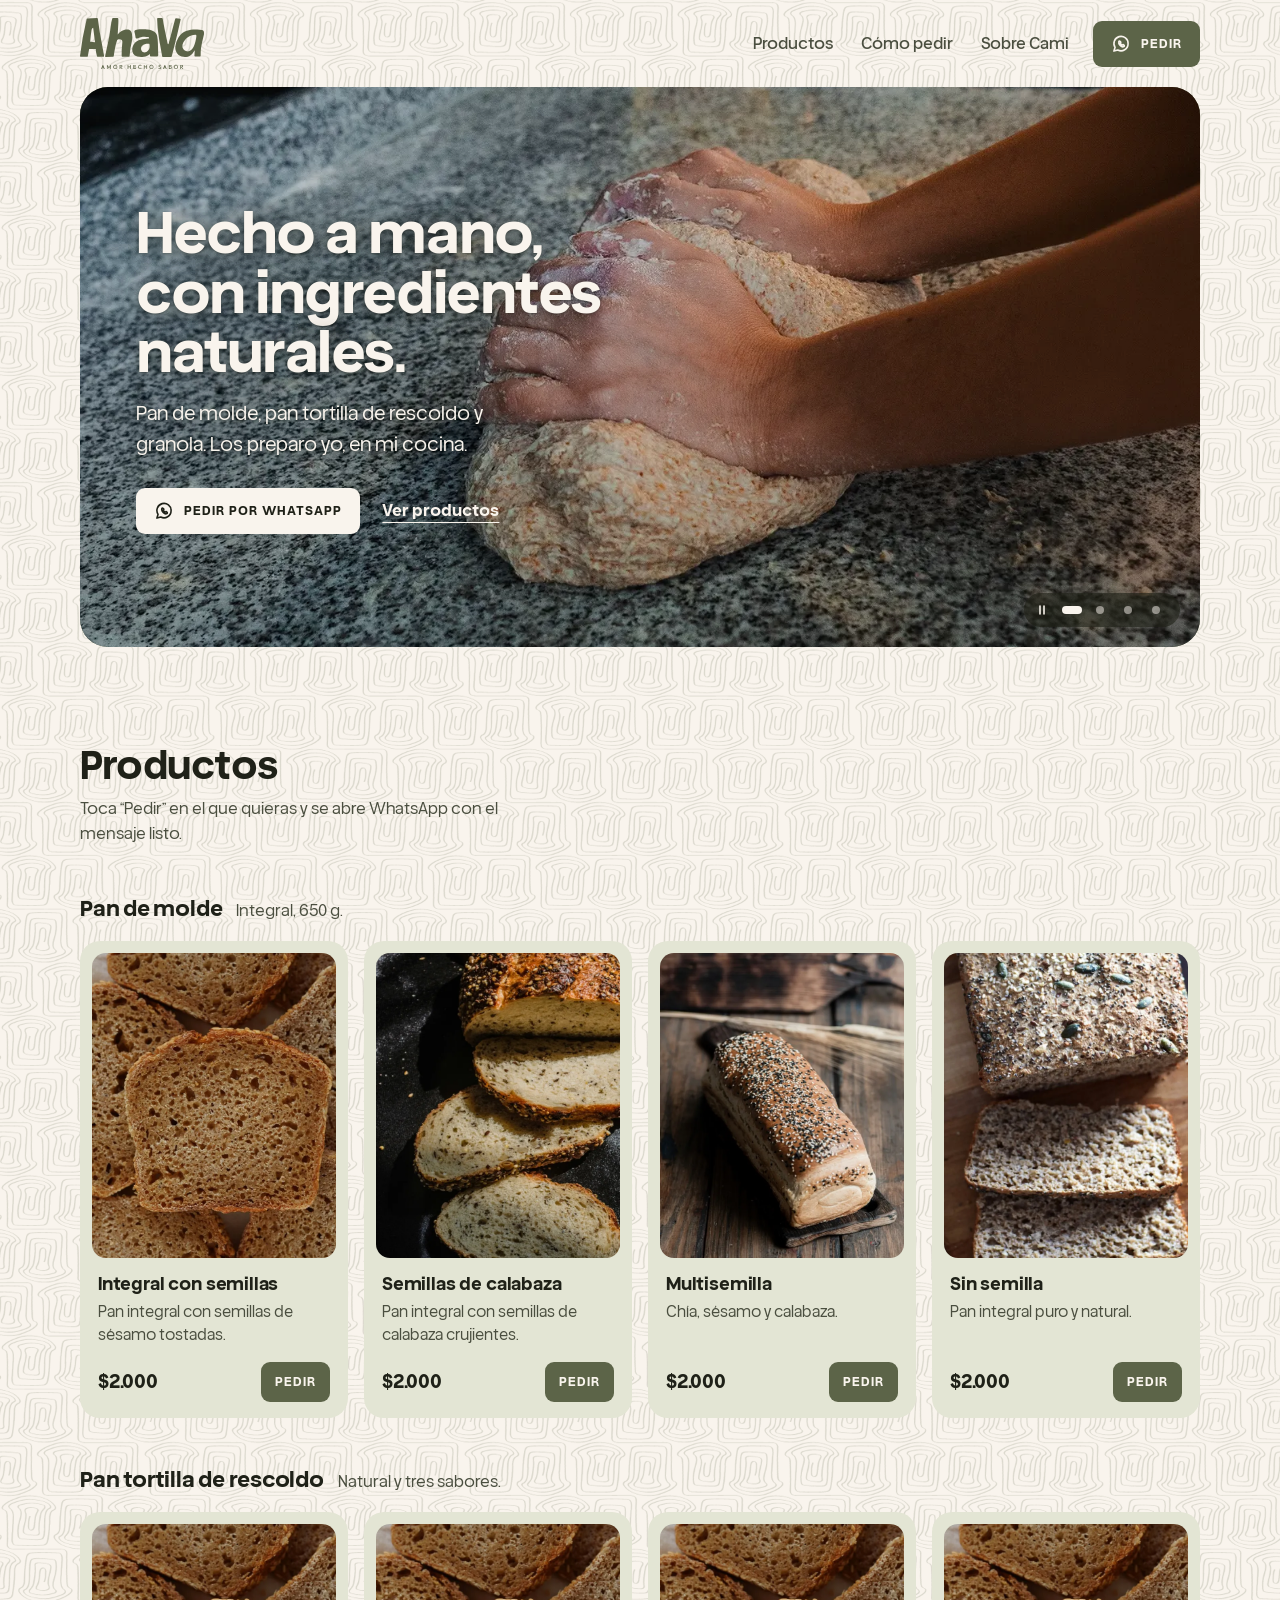
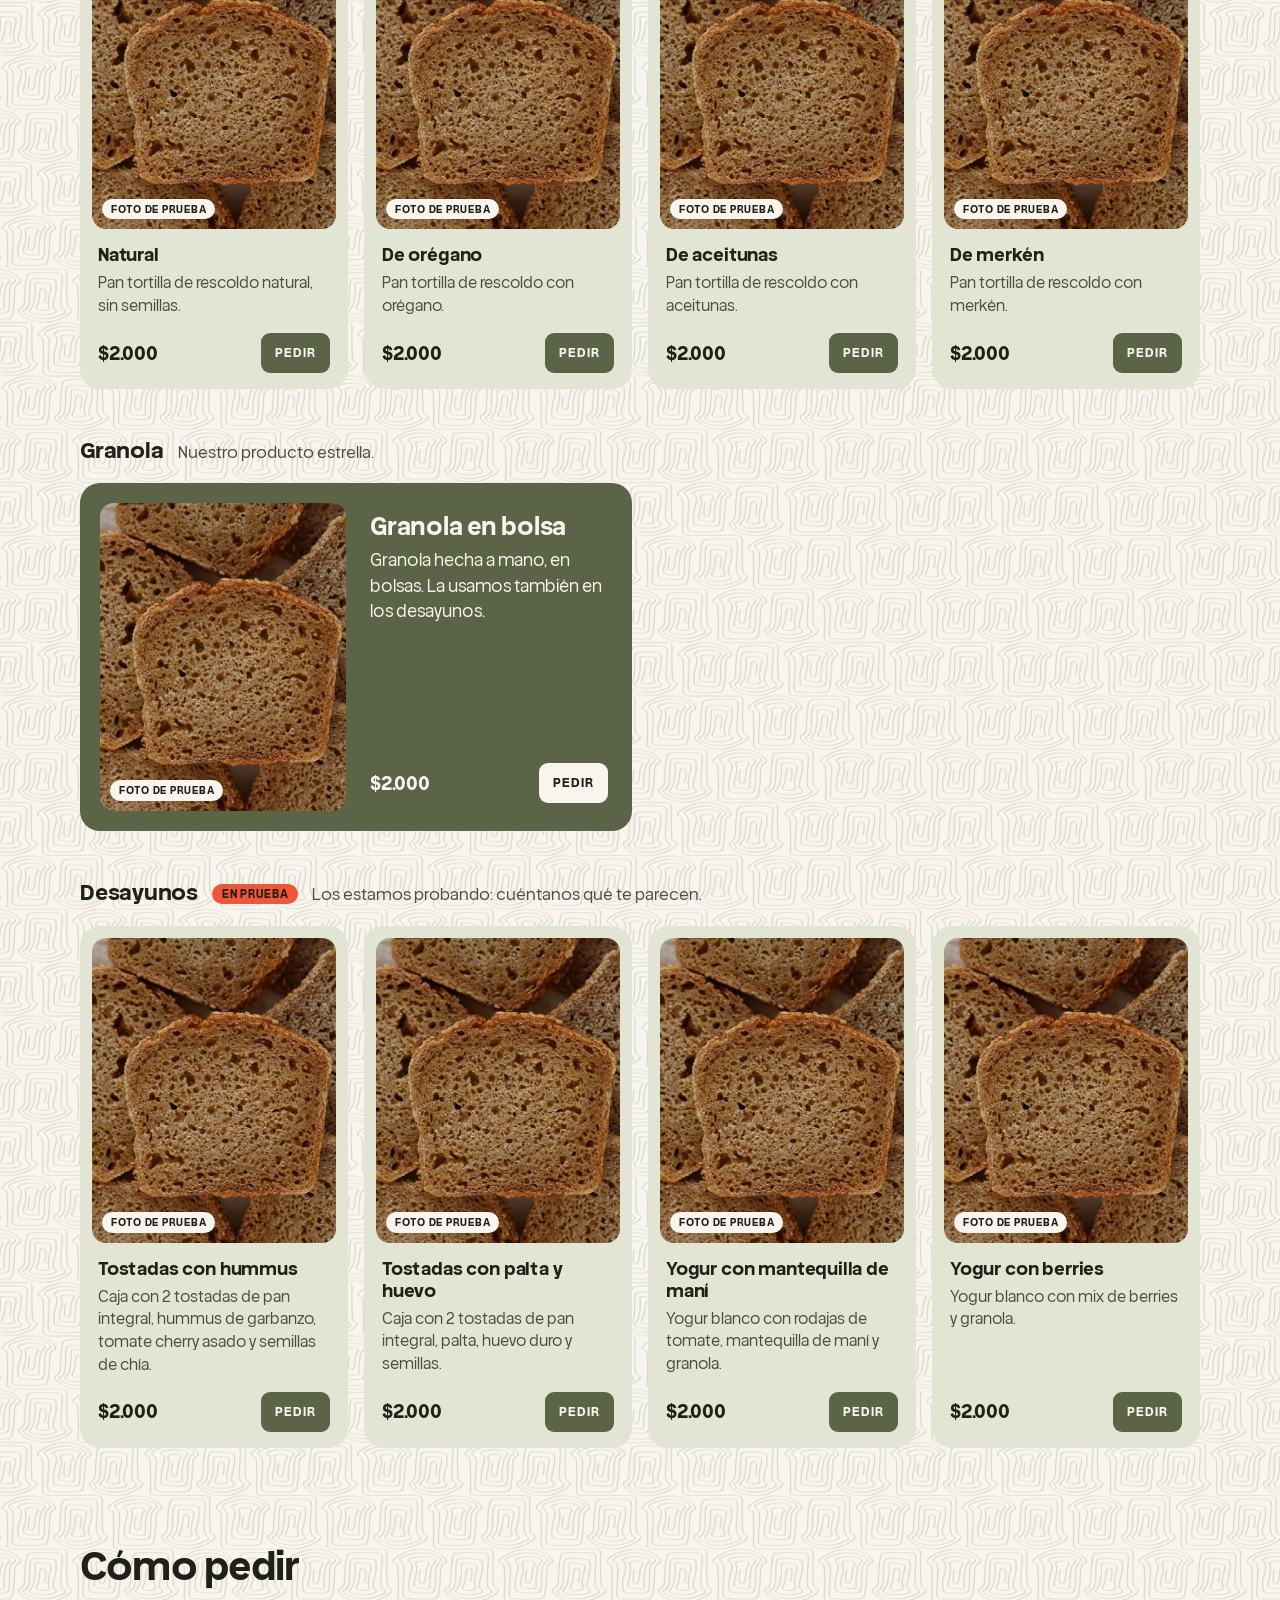
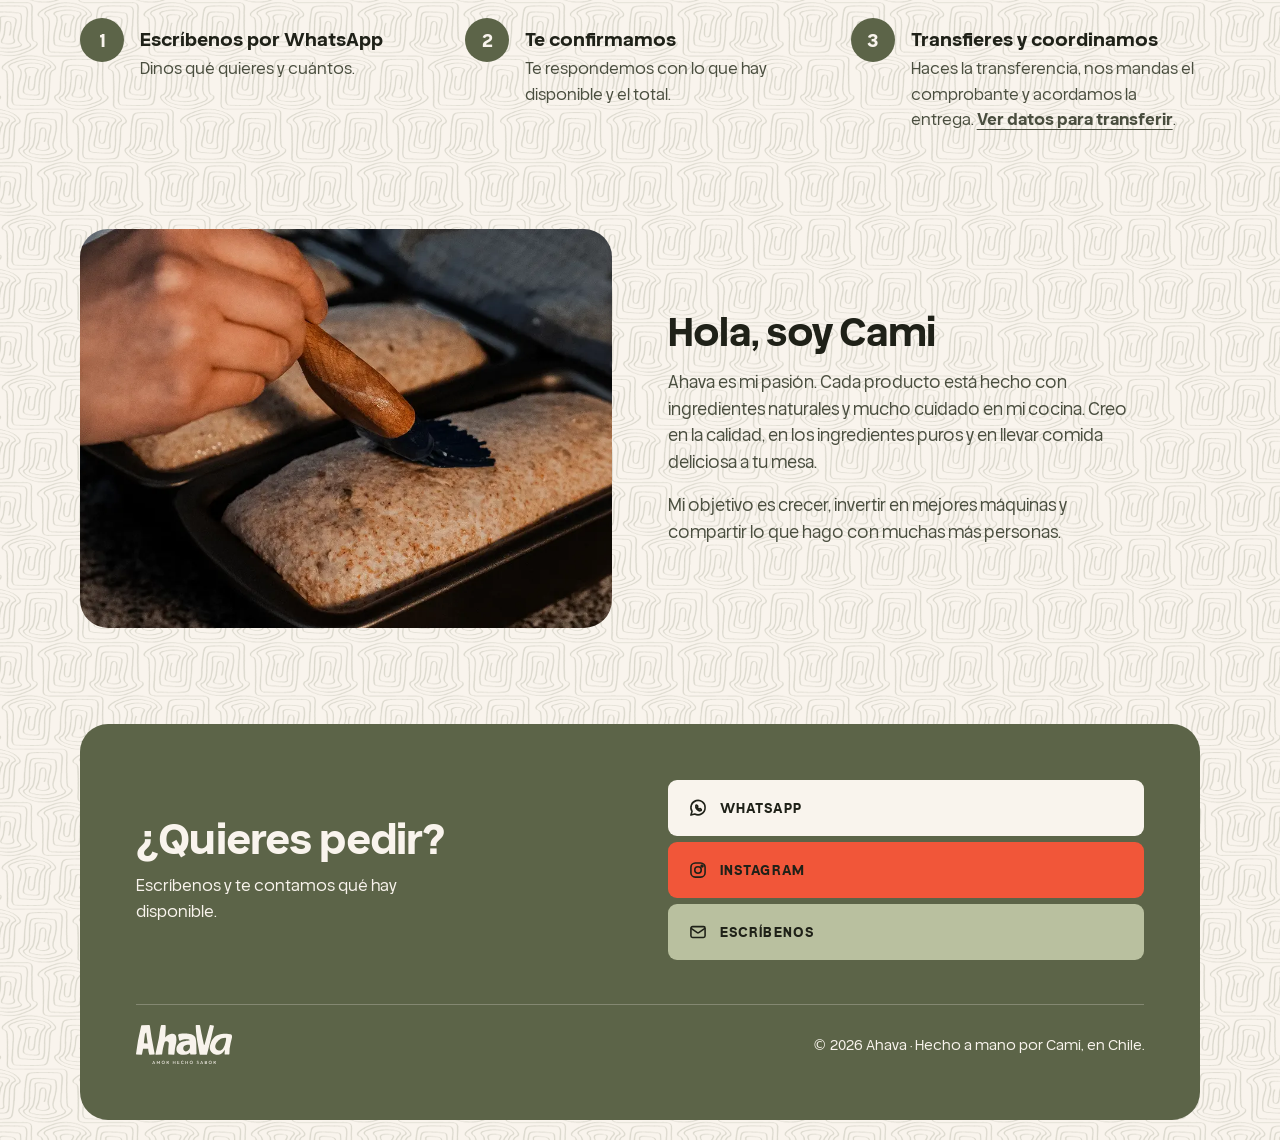
==== index.html @ 0518e3ad "Patrón en el fondo crema de la página, no en las cajas olivo El dibujo original son trazos olivo sob" ====
<!DOCTYPE html>
<html lang="es">
<head>
  <meta charset="UTF-8">
  <meta name="viewport" content="width=device-width, initial-scale=1.0">
  <title>Ahava — Pan de molde, pan tortilla de rescoldo y granola</title>
  <meta name="description" content="Pan de molde, pan tortilla de rescoldo y granola hechos a mano por Cami, con ingredientes naturales. Pídelos por WhatsApp.">
  <meta name="theme-color" content="#5C6448">

  <meta property="og:type" content="website">
  <meta property="og:url" content="https://ahava.cl/">
  <meta property="og:title" content="Ahava — Amor hecho sabor">
  <meta property="og:description" content="Pan de molde, pan tortilla de rescoldo y granola hechos a mano, con ingredientes naturales.">
  <meta property="og:image" content="https://ahava.cl/assets/images/og-cover.jpg">
  <meta property="og:image:width" content="1200">
  <meta property="og:image:height" content="630">
  <meta property="og:locale" content="es_CL">
  <meta name="twitter:card" content="summary_large_image">

  <link rel="icon" href="assets/images/favicon.svg" type="image/svg+xml">
  <link rel="preload" href="assets/fonts/Helvena-Regular.woff2" as="font" type="font/woff2" crossorigin>
  <link rel="preload" href="assets/fonts/Helvena-Bold.woff2" as="font" type="font/woff2" crossorigin>

  <style>
    @font-face { font-family: 'Helvena'; src: url('assets/fonts/Helvena-Regular.woff2') format('woff2'); font-weight: 400; font-style: normal; font-display: swap; }
    @font-face { font-family: 'Helvena'; src: url('assets/fonts/Helvena-Medium.woff2')  format('woff2'); font-weight: 500; font-style: normal; font-display: swap; }
    @font-face { font-family: 'Helvena'; src: url('assets/fonts/Helvena-Bold.woff2')    format('woff2'); font-weight: 700; font-style: normal; font-display: swap; }

    /* ---------------------------------------------------------------
       Ahava — sitio
       Una sola página corta. Tarjetas redondeadas sobre crema, una
       tarjeta de color grande al inicio y otra al final, productos con
       nombre y precio, y un botón para pedir por WhatsApp en todos lados.
       Paleta de la marca: crema, olivo y rojo.
       --------------------------------------------------------------- */
    :root {
      --cream:      #F9F4ED;   /* fondo de página */
      --olive:      #5C6448;   /* tarjetas de color; crema encima 5.64:1 */
      --sage:       #E3E5D4;   /* marco de las tarjetas de producto */
      --sage-deep:  #CFD3BA;
      --sage-mid:   #B9C09F;
      --red:        #F15639;   /* tinta encima 4.76:1 */
      --ink:        #1F2118;   /* sobre crema 15:1 */
      --ink-soft:   #4A4E3F;   /* sobre crema 8:1, sobre sage 6.6:1 */

      --r-card: 28px;
      --r-item: 20px;
      --r-btn: 9px;
      --gutter: 20px;
      --ease: cubic-bezier(0.16, 1, 0.3, 1);
    }

    *, *::before, *::after { margin: 0; padding: 0; box-sizing: border-box; }
    html { -webkit-text-size-adjust: 100%; scroll-behavior: smooth; scroll-padding-top: 24px; }
    body {
      font-family: 'Helvena', system-ui, -apple-system, 'Segoe UI', sans-serif;
      font-size: 1rem;
      line-height: 1.6;
      color: var(--ink);
      background: var(--cream);
    }
    img { display: block; max-width: 100%; height: auto; }
    a { color: inherit; }

    .wrap { width: min(1120px, calc(100% - var(--gutter) * 2)); margin-inline: auto; }

    .icon {
      width: 20px; height: 20px; flex: none;
      fill: none; stroke: currentColor; stroke-width: 1.9;
      stroke-linecap: round; stroke-linejoin: round;
    }
    .icon .solid { fill: currentColor; stroke: none; }

    :focus-visible { outline: 3px solid var(--red); outline-offset: 3px; border-radius: 4px; }

    .skip {
      position: absolute; left: var(--gutter); top: -60px;
      background: var(--olive); color: var(--cream);
      padding: 10px 14px; border-radius: var(--r-btn); z-index: 10;
    }
    .skip:focus { top: 12px; }

    /* --- Botones: color plano, esquina chica, versalitas espaciadas ---- */
    .btn {
      display: inline-flex; align-items: center; justify-content: center; gap: 10px;
      min-height: 46px; padding: 11px 18px;
      border-radius: var(--r-btn);
      font-family: inherit; font-size: 0.8rem; font-weight: 700;
      text-transform: uppercase; letter-spacing: 0.08em; line-height: 1.2;
      text-decoration: none; cursor: pointer; border: 0;
      transition: filter 160ms var(--ease), transform 160ms var(--ease);
    }
    .btn:hover { filter: brightness(1.08); }
    .btn:active { transform: translateY(1px); filter: brightness(0.95); }
    .btn-olive { background: var(--olive); color: var(--cream); }
    .btn-cream { background: var(--cream); color: var(--ink); }

    /* --- Cabecera ------------------------------------------------------ */
    .top { display: flex; align-items: center; justify-content: space-between; gap: 16px; padding: 18px 0; }
    .top .logo img { width: 124px; height: auto; }
    .nav { display: none; gap: 28px; margin-left: auto; margin-right: 8px; }
    .nav a { text-decoration: none; font-weight: 500; color: var(--ink-soft); }
    .nav a:hover { color: var(--ink); text-decoration: underline; text-underline-offset: 5px; }
    @media (min-width: 760px) { .nav { display: flex; } }

    /* --- Portada ------------------------------------------------------- */
    /* La caja entera es el banner: las fotos van a sangre detrás y el texto
       encima. */
    .hero {
      position: relative; isolation: isolate; overflow: hidden;
      background: var(--olive); color: var(--cream);
      border-radius: var(--r-card);
      min-height: 640px;
      padding: clamp(24px, 5vw, 56px);
      display: flex; align-items: flex-end;
    }
    .hero-copy { position: relative; z-index: 2; max-width: 34rem; pointer-events: none; }
    .hero-copy a { pointer-events: auto; }
    .hero h1 {
      font-size: clamp(2.1rem, 5.4vw, 3.6rem);
      font-weight: 700; line-height: 1.04; letter-spacing: -0.025em;
      text-wrap: balance;
    }
    .hero p { margin-top: 18px; font-size: clamp(1.05rem, 1.8vw, 1.2rem); max-width: 36ch; }
    .hero-actions { margin-top: 28px; display: flex; flex-wrap: wrap; align-items: center; gap: 12px 22px; }
    .hero-link { font-weight: 700; text-underline-offset: 6px; }
    /* Solo una capa oscura sutil (10%) sobre las fotos; sin color. */
    .hero-shade {
      position: absolute; inset: 0; z-index: 1; pointer-events: none;
      background: rgba(31, 33, 24, 0.10);
    }
    /* Sin base de color detrás, la única ayuda al texto es una sombra suave. */
    .hero-copy h1, .hero-copy p {
      text-shadow: 0 2px 22px rgba(31, 33, 24, 0.55), 0 1px 3px rgba(31, 33, 24, 0.35);
    }
    /* Banner de fotos: una pista que se desliza con el dedo (scroll-snap, sin
       librerías) y un par de controles encima. */
    .hero-photo { position: absolute; inset: 0; }
    .slides {
      display: flex; height: 100%;
      overflow-x: auto; overscroll-behavior-x: contain;
      scroll-snap-type: x mandatory; scrollbar-width: none;
    }
    .slides::-webkit-scrollbar { display: none; }
    .slide { flex: 0 0 100%; scroll-snap-align: start; scroll-snap-stop: always; }
    .slide img { width: 100%; height: 100%; object-fit: cover; }
    .slider-ui {
      position: absolute; z-index: 3; right: 16px; top: 16px;
      display: flex; align-items: center; gap: 2px;
      padding: 3px 10px 3px 4px; border-radius: 999px;
      background: rgba(31, 33, 24, 0.62);
    }
    .dots { display: flex; }
    .dot, .pp {
      width: 28px; height: 28px; display: grid; place-items: center;
      background: none; border: 0; cursor: pointer; color: var(--cream);
    }
    .dot::before {
      content: ""; width: 8px; height: 8px; border-radius: 999px;
      background: rgba(249, 244, 237, 0.5);
      transition: background-color 200ms var(--ease);
    }
    .dot[aria-current="true"]::before { width: 20px; background: var(--cream); }
    .pp .icon { width: 16px; height: 16px; stroke-width: 2.4; }
    .pp .icon-play { display: none; fill: currentColor; }
    .pp[data-estado="pausado"] .icon-pausa { display: none; }
    .pp[data-estado="pausado"] .icon-play { display: block; }
    @media (min-width: 820px) {
      .hero { min-height: 560px; align-items: center; }
      .slider-ui { top: auto; bottom: 20px; right: 20px; }
    }

    /* --- Secciones ----------------------------------------------------- */
    section { margin-top: clamp(56px, 9vw, 96px); }
    .section-head h2 {
      font-size: clamp(1.7rem, 3.6vw, 2.4rem);
      font-weight: 700; letter-spacing: -0.02em; line-height: 1.1;
    }
    .section-head p { margin-top: 10px; color: var(--ink-soft); max-width: 52ch; }

    /* --- Productos ----------------------------------------------------- */
    .group { margin-top: 44px; }
    .group-head { display: flex; flex-wrap: wrap; align-items: baseline; gap: 4px 14px; margin-bottom: 16px; }
    .group-head h3 { font-size: 1.35rem; font-weight: 700; letter-spacing: -0.01em; }
    .group-head p { color: var(--ink-soft); }
    .tag {
      display: inline-block; padding: 1px 10px; border-radius: 999px;
      background: var(--red); color: var(--ink);
      font-size: 0.72rem; font-weight: 700; text-transform: uppercase; letter-spacing: 0.07em;
      transform: translateY(-2px);
    }

    .cards { display: grid; gap: 16px; grid-template-columns: repeat(auto-fill, minmax(min(100%, 250px), 1fr)); }
    .card {
      display: flex; flex-direction: column;
      background: var(--sage); border-radius: var(--r-item);
      padding: 12px;
    }
    .card img {
      width: 100%; aspect-ratio: 1 / 1; object-fit: cover;
      border-radius: 14px; background: var(--sage-deep);
    }
    @media (min-width: 560px) { .card img { aspect-ratio: 4 / 5; } }
    .media { position: relative; }
    .media .prueba {
      position: absolute; left: 10px; bottom: 10px;
      background: var(--cream); color: var(--ink);
      padding: 3px 9px; border-radius: 999px;
      font-size: 0.66rem; font-weight: 700; text-transform: uppercase; letter-spacing: 0.07em; line-height: 1.4;
    }
    .card-body { flex: 1; display: flex; flex-direction: column; padding: 14px 6px 4px; }
    .card h4 { font-size: 1.1rem; font-weight: 700; line-height: 1.25; letter-spacing: -0.01em; }
    .card .desc { margin-top: 6px; color: var(--ink-soft); font-size: 0.95rem; line-height: 1.5; }
    .card-foot { margin-top: auto; padding-top: 16px; display: flex; align-items: center; justify-content: space-between; gap: 12px; }
    .price { font-size: 1.2rem; font-weight: 700; letter-spacing: -0.01em; }
    .card .btn { min-height: 40px; padding: 9px 14px; }

    /* Producto estrella: ocupa dos columnas y va en el color de la marca. */
    .card.star { background: var(--olive); color: var(--cream); }
    .card.star .desc { color: var(--cream); font-size: 1.05rem; }
    .card.star h4 { font-size: 1.5rem; }
    .card.star .btn { background: var(--cream); color: var(--ink); }
    @media (min-width: 560px) {
      .card.star { grid-column: span 2; padding: 20px; }
      /* Con foto, el destacado va en horizontal: foto a un lado, texto al otro,
         y queda de la misma altura que las tarjetas vecinas. */
      .card.star.with-photo { display: grid; grid-template-columns: 1fr 1fr; gap: 20px; }
      .card.star.with-photo .card-body { padding: 8px 4px; }
    }

    /* --- Cómo pedir ---------------------------------------------------- */
    .steps { margin-top: 32px; list-style: none; display: grid; gap: 28px; }
    .step { display: flex; gap: 16px; align-items: flex-start; }
    .step-n {
      flex: none;
      width: 44px; height: 44px; border-radius: 50%;
      background: var(--olive); color: var(--cream);
      display: grid; place-items: center;
      font-weight: 700; font-size: 1.15rem;
    }
    .step h3 { font-size: 1.15rem; font-weight: 700; line-height: 1.25; padding-top: 9px; }
    .step p { margin-top: 6px; color: var(--ink-soft); }
    .step a { font-weight: 700; text-underline-offset: 4px; }
    @media (min-width: 760px) { .steps { grid-template-columns: repeat(3, 1fr); gap: 36px; } }

    /* --- Sobre Cami ---------------------------------------------------- */
    .about { display: grid; gap: 28px; align-items: center; }
    .about img { width: 100%; aspect-ratio: 4 / 3; object-fit: cover; border-radius: var(--r-card); }
    .about h2 { font-size: clamp(1.7rem, 3.6vw, 2.4rem); font-weight: 700; letter-spacing: -0.02em; line-height: 1.1; }
    .about p { margin-top: 16px; color: var(--ink-soft); max-width: 46ch; font-size: 1.05rem; }
    @media (min-width: 820px) { .about { grid-template-columns: 1fr 1fr; gap: 56px; } }

    /* --- Cierre -------------------------------------------------------- */
    .closing {
      background: var(--olive); color: var(--cream);
      border-radius: var(--r-card);
      padding: clamp(24px, 5vw, 56px);
      margin-top: clamp(56px, 9vw, 96px);
      margin-bottom: 20px;
    }
    .closing-grid { display: grid; gap: 28px; align-items: center; }
    .closing h2 { font-size: clamp(1.8rem, 4vw, 2.6rem); font-weight: 700; letter-spacing: -0.02em; line-height: 1.1; }
    .closing p { margin-top: 12px; max-width: 36ch; }
    .bars { display: grid; gap: 6px; }
    .bar {
      display: flex; align-items: center; gap: 12px;
      min-height: 56px; padding: 0 20px;
      border-radius: var(--r-btn);
      font-size: 0.85rem; font-weight: 700; text-transform: uppercase; letter-spacing: 0.08em;
      text-decoration: none; color: var(--ink);
      transition: filter 160ms var(--ease);
    }
    .bar:hover { filter: brightness(1.06); }
    .bar-whatsapp { background: var(--cream); }
    .bar-instagram { background: var(--red); }
    .bar-mail { background: var(--sage-mid); }
    .legal {
      margin-top: clamp(28px, 5vw, 44px); padding-top: 20px;
      border-top: 1px solid rgba(249, 244, 237, 0.25);
      display: flex; flex-wrap: wrap; align-items: center; justify-content: space-between; gap: 12px 24px;
      font-size: 0.9rem;
    }
    .legal img { width: 96px; height: auto; }
    @media (min-width: 820px) { .closing-grid { grid-template-columns: 1fr 1fr; gap: 56px; } }

    /* Patrón de rebanadas de pan sobre el fondo crema de la página. El mosaico
       (480 px, trazos olivo con la opacidad ya incluida) se repite sin
       costuras; si no carga, el fondo sigue siendo crema liso. */
    body {
      background-image: url('assets/images/patron-tile-crema.png');
      background-size: 320px 320px;
    }

    @media (prefers-reduced-motion: reduce) {
      html { scroll-behavior: auto; }
      .btn, .bar { transition: none; }
    }
  </style>
</head>
<body>
  <svg width="0" height="0" style="position:absolute" aria-hidden="true" focusable="false">
    <defs>
      <symbol id="i-whatsapp" viewBox="0 0 24 24">
        <path d="M20.5 11.7a8.5 8.5 0 0 1-12.4 7.5L3.5 20.5l1.4-4.5A8.5 8.5 0 1 1 20.5 11.7Z"/>
        <path d="M9.4 9.1c.3-.6 1-.7 1.4-.3l.7.7c.3.3.3.7.1 1l-.3.5c-.1.2-.1.5.1.7l1.4 1.4c.2.2.5.2.7.1l.5-.3c.3-.2.8-.2 1 .1l.7.7c.4.4.3 1.1-.3 1.4-1.3.7-2.9.2-4.4-1.3s-2-3.1-1.6-4.7Z"/>
      </symbol>
      <symbol id="i-mail" viewBox="0 0 24 24">
        <path d="M3.5 7.5a2 2 0 0 1 2-2h13a2 2 0 0 1 2 2v9a2 2 0 0 1-2 2h-13a2 2 0 0 1-2-2Z"/>
        <path d="m4.2 8 6.9 4.8a1.6 1.6 0 0 0 1.8 0L19.8 8"/>
      </symbol>
      <symbol id="i-instagram" viewBox="0 0 24 24">
        <rect x="3.5" y="3.5" width="17" height="17" rx="5.2"/>
        <circle cx="12" cy="12" r="3.9"/>
        <circle class="solid" cx="16.9" cy="7.1" r="1.15"/>
      </symbol>
    </defs>
  </svg>

  <a class="skip" href="#productos">Ir a los productos</a>

  <div class="wrap">
    <header class="top">
      <a class="logo" href="#inicio" aria-label="Ahava, ir al inicio">
        <img src="assets/images/logo-ahava-olive.svg" alt="Ahava, amor hecho sabor" width="124" height="51">
      </a>
      <nav class="nav" aria-label="Principal">
        <a href="#productos">Productos</a>
        <a href="#como-pedir">Cómo pedir</a>
        <a href="#cami">Sobre Cami</a>
      </nav>
      <a class="btn btn-olive" data-wa="Hola Cami, quiero hacer un pedido." href="https://wa.me/56968284285" target="_blank" rel="noopener noreferrer">
        <svg class="icon" viewBox="0 0 24 24" aria-hidden="true"><use href="#i-whatsapp"/></svg>
        Pedir
      </a>
    </header>

    <main id="inicio">
      <div class="hero">
        <div class="hero-copy">
          <h1>Hecho a mano, con ingredientes naturales.</h1>
          <p>Pan de molde, pan tortilla de rescoldo y granola. Los preparo yo, en mi cocina.</p>
          <div class="hero-actions">
            <a class="btn btn-cream" data-wa="Hola Cami, quiero hacer un pedido." href="https://wa.me/56968284285" target="_blank" rel="noopener noreferrer">
              <svg class="icon" viewBox="0 0 24 24" aria-hidden="true"><use href="#i-whatsapp"/></svg>
              Pedir por WhatsApp
            </a>
            <a class="hero-link" href="#productos">Ver productos</a>
          </div>
        </div>
        <div class="hero-shade" aria-hidden="true"></div>
        <!-- Banner de fotos (toda la caja). Para agregar una: copiar un
             <figure class="slide"> más; los puntos, el autoavance y la pausa
             se arman solos. -->
        <div class="hero-photo" role="region" aria-roledescription="carrusel" aria-label="Fotos de Ahava">
          <div class="slides" id="slides">
            <figure class="slide">
              <img src="assets/images/hero-amasando.webp" alt="Las manos de Cami amasando masa integral sobre el mesón" width="1400" height="788" style="object-position: 62% 50%" fetchpriority="high">
            </figure>
            <figure class="slide">
              <img src="assets/images/banner-harina.webp" alt="Cami espolvoreando harina sobre dos masas, con el rodillo detrás" width="1500" height="844" decoding="async">
            </figure>
            <figure class="slide">
              <img src="assets/images/banner-moldes.webp" alt="Panes de molde con semillas, listos para el horno" width="1500" height="844" loading="lazy" decoding="async">
            </figure>
            <figure class="slide">
              <img src="assets/images/banner-corteza.webp" alt="Primer plano de panes de molde recién horneados, con semillas" width="1300" height="731" loading="lazy" decoding="async">
            </figure>
          </div>
          <div class="slider-ui">
            <button class="pp" id="pausa" type="button" aria-label="Pausar fotos">
              <svg class="icon icon-pausa" viewBox="0 0 24 24" aria-hidden="true"><path d="M9 6v12M15 6v12"/></svg>
              <svg class="icon icon-play" viewBox="0 0 24 24" aria-hidden="true"><path d="M8 5.5v13l10-6.5Z"/></svg>
            </button>
            <div class="dots" id="puntos"></div>
          </div>
        </div>
      </div>

      <section id="productos" aria-labelledby="productos-titulo">
        <div class="section-head">
          <h2 id="productos-titulo">Productos</h2>
          <p>Toca “Pedir” en el que quieras y se abre WhatsApp con el mensaje listo.</p>
        </div>
        <div id="grupos"></div>
        <noscript><p>Escríbenos por WhatsApp al +56 9 6828 4285 y te contamos qué hay disponible.</p></noscript>
      </section>

      <section id="como-pedir" aria-labelledby="pedir-titulo">
        <div class="section-head">
          <h2 id="pedir-titulo">Cómo pedir</h2>
        </div>
        <ol class="steps">
          <li class="step">
            <span class="step-n" aria-hidden="true">1</span>
            <div>
              <h3>Escríbenos por WhatsApp</h3>
              <p>Dinos qué quieres y cuántos.</p>
            </div>
          </li>
          <li class="step">
            <span class="step-n" aria-hidden="true">2</span>
            <div>
              <h3>Te confirmamos</h3>
              <p>Te respondemos con lo que hay disponible y el total.</p>
            </div>
          </li>
          <li class="step">
            <span class="step-n" aria-hidden="true">3</span>
            <div>
              <h3>Transfieres y coordinamos</h3>
              <p>Haces la transferencia, nos mandas el comprobante y acordamos la entrega. <a href="/transferir">Ver datos para transferir</a>.</p>
            </div>
          </li>
        </ol>
      </section>

      <section id="cami" class="about" aria-labelledby="cami-titulo">
        <img src="assets/images/cami-pincelando.webp" alt="Cami pincelando panes de molde antes de hornearlos" width="1200" height="675" loading="lazy">
        <div>
          <h2 id="cami-titulo">Hola, soy Cami</h2>
          <p>Ahava es mi pasión. Cada producto está hecho con ingredientes naturales y mucho cuidado en mi cocina. Creo en la calidad, en los ingredientes puros y en llevar comida deliciosa a tu mesa.</p>
          <p>Mi objetivo es crecer, invertir en mejores máquinas y compartir lo que hago con muchas más personas.</p>
        </div>
      </section>
    </main>

    <footer class="closing" id="contacto">
      <div class="closing-grid">
        <div>
          <h2>¿Quieres pedir?</h2>
          <p>Escríbenos y te contamos qué hay disponible.</p>
        </div>
        <div class="bars">
          <a class="bar bar-whatsapp" data-wa="Hola Cami, quiero hacer un pedido." href="https://wa.me/56968284285" target="_blank" rel="noopener noreferrer">
            <svg class="icon" viewBox="0 0 24 24" aria-hidden="true"><use href="#i-whatsapp"/></svg>
            WhatsApp
          </a>
          <a class="bar bar-instagram" href="https://instagram.com/ahava.sabor" target="_blank" rel="noopener noreferrer">
            <svg class="icon" viewBox="0 0 24 24" aria-hidden="true"><use href="#i-instagram"/></svg>
            Instagram
          </a>
          <a class="bar bar-mail" href="mailto:cam.sepulvedao@gmail.com?subject=Consulta%20desde%20ahava.cl">
            <svg class="icon" viewBox="0 0 24 24" aria-hidden="true"><use href="#i-mail"/></svg>
            Escríbenos
          </a>
        </div>
      </div>
      <div class="legal">
        <img src="assets/images/logo-ahava.svg" alt="Ahava" width="96" height="40" loading="lazy">
        <span>© <span id="anio">2026</span> Ahava · Hecho a mano por Cami, en Chile.</span>
      </div>
    </footer>
  </div>

  <script>
    var WHATSAPP = '56968284285';
    // Precio provisorio: todos los productos a $2.000 hasta que se definan.
    var PRECIO = 2000;
    var clp = new Intl.NumberFormat('es-CL', { style: 'currency', currency: 'CLP', maximumFractionDigits: 0 });

    // FOTO DE PRUEBA: mientras no existan las fotos reales, esta imagen se repite
    // en los productos sin foto, solo para ver cómo se acomoda el diseño.
    // Cada una lleva la etiqueta "Foto de prueba". Para apagarla: dejar en ''.
    var FOTO_DE_PRUEBA = 'molde-01.webp';

    // Para cambiar un producto, un precio o agregar una foto, se edita acá.
    // img: nombre de archivo en assets/images/ (sin foto, la tarjeta va solo con texto).
    // precio: opcional por producto; si no está, usa PRECIO.
    var GRUPOS = [
      {
        titulo: 'Pan de molde', nota: 'Integral, 650 g.', prefijo: 'Pan de molde ',
        items: [
          { nombre: 'Integral con semillas', desc: 'Pan integral con semillas de sésamo tostadas.', img: 'molde-01.webp' },
          { nombre: 'Semillas de calabaza', desc: 'Pan integral con semillas de calabaza crujientes.', img: 'molde-02.webp' },
          { nombre: 'Multisemilla', desc: 'Chía, sésamo y calabaza.', img: 'molde-03.webp' },
          { nombre: 'Sin semilla', desc: 'Pan integral puro y natural.', img: 'molde-04.webp' }
        ]
      },
      {
        titulo: 'Pan tortilla de rescoldo', nota: 'Natural y tres sabores.', prefijo: 'Pan tortilla de rescoldo ',
        items: [
          { nombre: 'Natural', desc: 'Pan tortilla de rescoldo natural, sin semillas.' },
          { nombre: 'De orégano', desc: 'Pan tortilla de rescoldo con orégano.' },
          { nombre: 'De aceitunas', desc: 'Pan tortilla de rescoldo con aceitunas.' },
          { nombre: 'De merkén', desc: 'Pan tortilla de rescoldo con merkén.' }
        ]
      },
      {
        titulo: 'Granola', nota: 'Nuestro producto estrella.', prefijo: '',
        items: [
          { nombre: 'Granola en bolsa', desc: 'Granola hecha a mano, en bolsas. La usamos también en los desayunos.', estrella: true }
        ]
      },
      {
        titulo: 'Desayunos', etiqueta: 'En prueba', nota: 'Los estamos probando: cuéntanos qué te parecen.', prefijo: 'Desayuno: ',
        items: [
          { nombre: 'Tostadas con hummus', desc: 'Caja con 2 tostadas de pan integral, hummus de garbanzo, tomate cherry asado y semillas de chía.' },
          { nombre: 'Tostadas con palta y huevo', desc: 'Caja con 2 tostadas de pan integral, palta, huevo duro y semillas.' },
          { nombre: 'Yogur con mantequilla de maní', desc: 'Yogur blanco con rodajas de tomate, mantequilla de maní y granola.' },
          { nombre: 'Yogur con berries', desc: 'Yogur blanco con mix de berries y granola.' }
        ]
      }
    ];

    function enlaceWhatsApp(texto) {
      return 'https://wa.me/' + WHATSAPP + '?text=' + encodeURIComponent(texto);
    }

    function el(tag, className, text) {
      var n = document.createElement(tag);
      if (className) n.className = className;
      if (text) n.textContent = text;
      return n;
    }

    var contenedor = document.getElementById('grupos');
    GRUPOS.forEach(function (g) {
      var grupo = el('div', 'group');
      var cabecera = el('div', 'group-head');
      cabecera.appendChild(el('h3', null, g.titulo));
      if (g.etiqueta) cabecera.appendChild(el('span', 'tag', g.etiqueta));
      if (g.nota) cabecera.appendChild(el('p', null, g.nota));
      grupo.appendChild(cabecera);

      var tarjetas = el('div', 'cards');
      g.items.forEach(function (p) {
        var tarjeta = el('article', p.estrella ? 'card star' : 'card');
        // "Pan de molde" + "Sin semilla" => "Pan de molde sin semilla"
        var nombreEnFrase = g.prefijo ? p.nombre.charAt(0).toLowerCase() + p.nombre.slice(1) : p.nombre;
        var completo = g.prefijo + nombreEnFrase;

        var archivo = p.img || FOTO_DE_PRUEBA;
        var esPrueba = !p.img && !!FOTO_DE_PRUEBA;
        if (archivo) {
          var media = el('div', 'media');
          var foto = document.createElement('img');
          foto.src = 'assets/images/' + archivo;
          foto.alt = esPrueba ? '' : completo;
          foto.width = 720;
          foto.height = 960;
          foto.loading = 'lazy';
          media.appendChild(foto);
          if (esPrueba) media.appendChild(el('span', 'prueba', 'Foto de prueba'));
          tarjeta.appendChild(media);
          tarjeta.className += ' with-photo';
        }

        var cuerpo = el('div', 'card-body');
        cuerpo.appendChild(el('h4', null, p.nombre));
        cuerpo.appendChild(el('p', 'desc', p.desc));

        var pie = el('div', 'card-foot');
        pie.appendChild(el('span', 'price', clp.format(p.precio || PRECIO)));
        var pedir = el('a', 'btn btn-olive', 'Pedir');
        pedir.href = enlaceWhatsApp('Hola Cami, quiero pedir: ' + completo + '.');
        pedir.target = '_blank';
        pedir.rel = 'noopener noreferrer';
        pedir.setAttribute('aria-label', 'Pedir ' + completo + ' por WhatsApp');
        pie.appendChild(pedir);

        cuerpo.appendChild(pie);
        tarjeta.appendChild(cuerpo);
        tarjetas.appendChild(tarjeta);
      });
      grupo.appendChild(tarjetas);
      contenedor.appendChild(grupo);
    });

    // Botones generales de pedido: mensaje inicial prellenado.
    document.querySelectorAll('[data-wa]').forEach(function (a) {
      a.href = enlaceWhatsApp(a.getAttribute('data-wa'));
    });

    document.getElementById('anio').textContent = new Date().getFullYear();

    // --- Banner de fotos -------------------------------------------------
    // Avanza solo cada 5,5 s. Se detiene si la persona lo toca, desliza,
    // pasa el mouse o enfoca un control; y tiene un botón de pausa (una
    // animación que arranca sola debe poder detenerse). Con "reducir
    // movimiento" activado en el teléfono no avanza solo.
    (function () {
      var pista = document.getElementById('slides');
      var contenedorPuntos = document.getElementById('puntos');
      var botonPausa = document.getElementById('pausa');
      var fotos = [].slice.call(pista.querySelectorAll('.slide'));
      var total = fotos.length;
      var reducido = window.matchMedia('(prefers-reduced-motion: reduce)').matches;
      var actual = 0;
      var timer = null;
      var pausadoPorPersona = reducido;
      var puntos = [];

      fotos.forEach(function (foto, i) {
        foto.setAttribute('role', 'group');
        foto.setAttribute('aria-roledescription', 'diapositiva');
        foto.setAttribute('aria-label', (i + 1) + ' de ' + total);
        var punto = el('button', 'dot');
        punto.type = 'button';
        punto.setAttribute('aria-label', 'Ver foto ' + (i + 1) + ' de ' + total);
        punto.addEventListener('click', function () { pausar(true); ir(i); });
        contenedorPuntos.appendChild(punto);
        puntos.push(punto);
      });

      if (total < 2) { document.querySelector('.slider-ui').hidden = true; return; }

      function marcar(i) {
        actual = i;
        puntos.forEach(function (p, n) { p.setAttribute('aria-current', n === i ? 'true' : 'false'); });
      }
      function ir(i) {
        pista.scrollTo({ left: i * pista.clientWidth, behavior: reducido ? 'auto' : 'smooth' });
        marcar(i);
      }
      function arrancar() {
        detener();
        if (pausadoPorPersona || document.hidden) return;
        timer = setInterval(function () { ir((actual + 1) % total); }, 5500);
        pista.setAttribute('aria-live', 'off');
      }
      function detener() {
        if (timer) { clearInterval(timer); timer = null; }
        pista.setAttribute('aria-live', 'polite');
      }
      function pausar(porPersona) {
        if (porPersona) pausadoPorPersona = true;
        detener();
        botonPausa.dataset.estado = 'pausado';
        botonPausa.setAttribute('aria-label', 'Reanudar fotos');
      }
      function reanudar() {
        pausadoPorPersona = false;
        botonPausa.dataset.estado = 'activo';
        botonPausa.setAttribute('aria-label', 'Pausar fotos');
        arrancar();
      }

      botonPausa.addEventListener('click', function () {
        if (pausadoPorPersona) reanudar(); else pausar(true);
      });

      // Seguir con el dedo o el trackpad: marcar el punto de la foto visible.
      var esperando = false;
      pista.addEventListener('scroll', function () {
        if (esperando) return;
        esperando = true;
        requestAnimationFrame(function () {
          esperando = false;
          marcar(Math.round(pista.scrollLeft / pista.clientWidth));
        });
      }, { passive: true });

      // Si la persona la toca o desliza, ya no avanza sola.
      ['pointerdown', 'touchstart', 'wheel'].forEach(function (ev) {
        pista.addEventListener(ev, function () { pausar(true); }, { passive: true });
      });

      var zona = document.querySelector('.hero');
      zona.addEventListener('mouseenter', detener);
      zona.addEventListener('mouseleave', arrancar);
      zona.addEventListener('focusin', detener);
      zona.addEventListener('focusout', arrancar);
      document.addEventListener('visibilitychange', function () { document.hidden ? detener() : arrancar(); });
      window.addEventListener('resize', function () { pista.scrollLeft = actual * pista.clientWidth; });

      marcar(0);
      if (reducido) {
        botonPausa.dataset.estado = 'pausado';
        botonPausa.setAttribute('aria-label', 'Reanudar fotos');
      } else {
        arrancar();
      }
    })();
  </script>
</body>
</html>
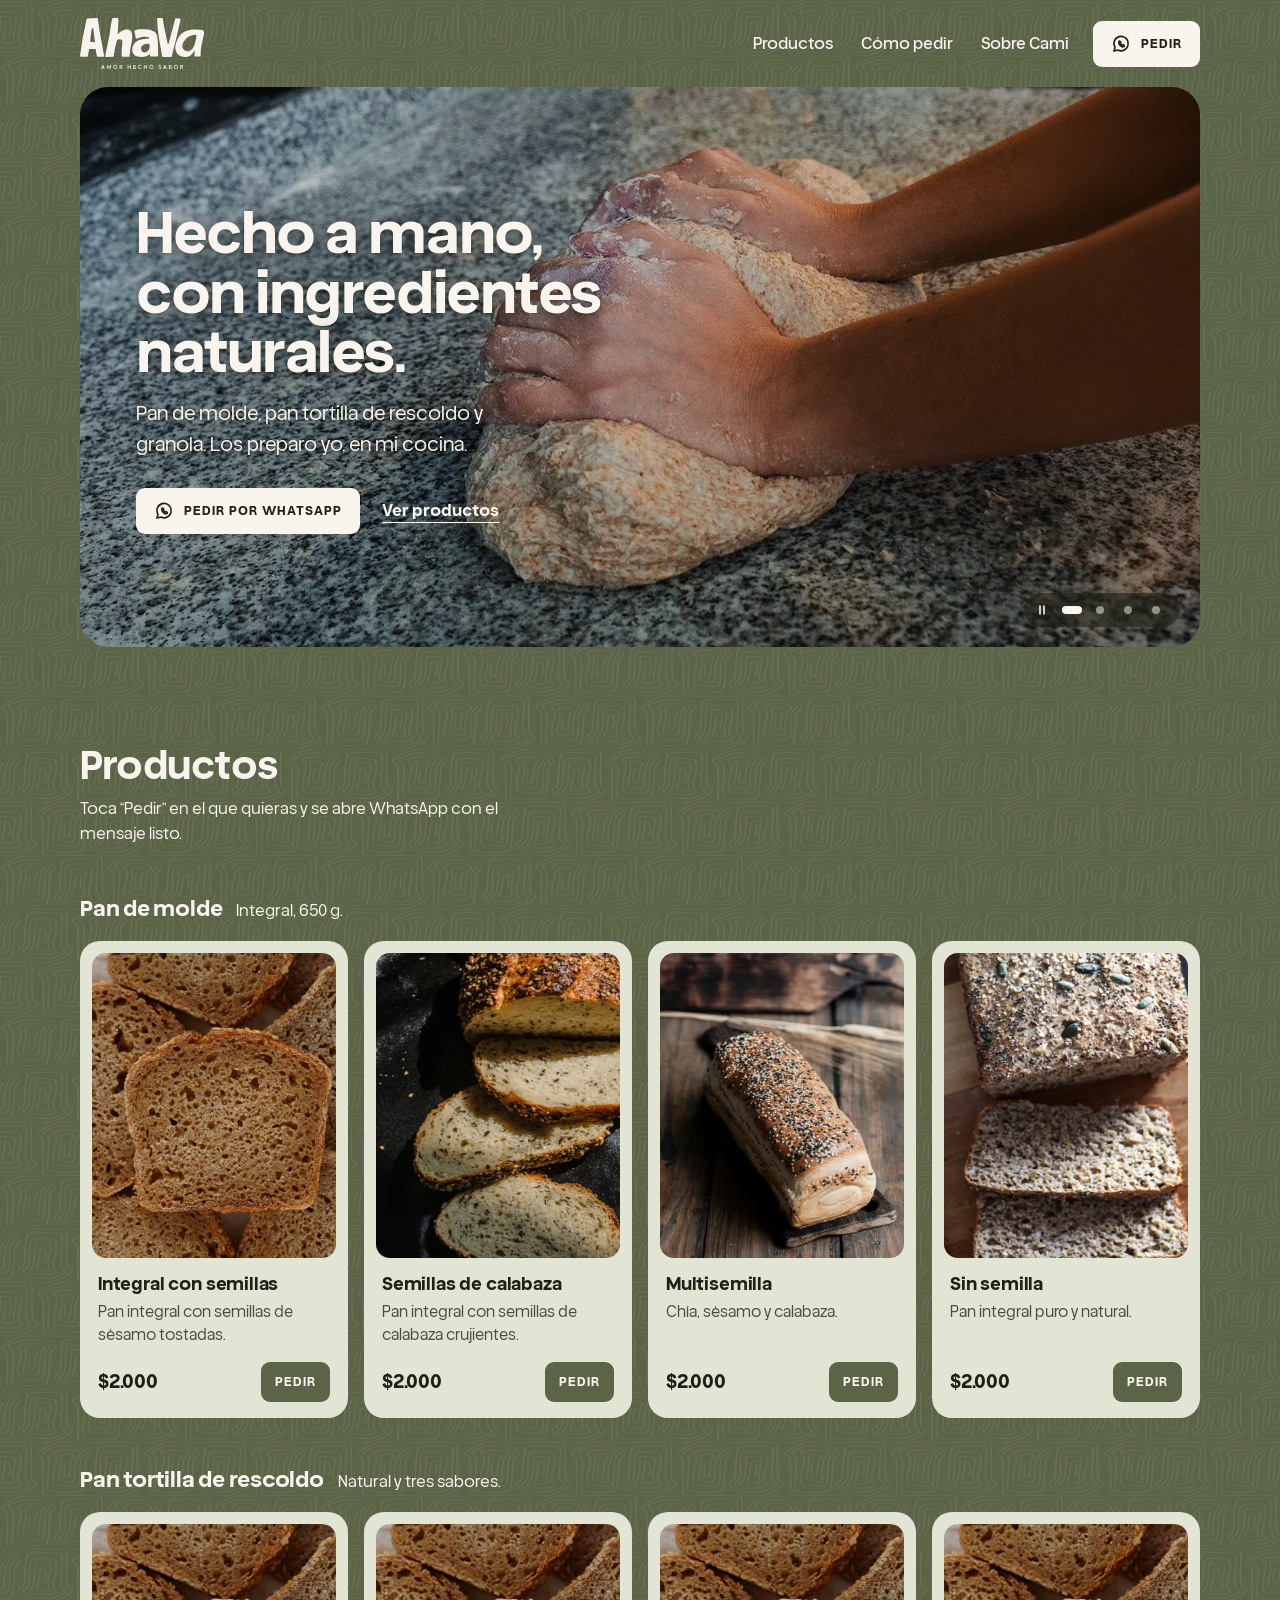
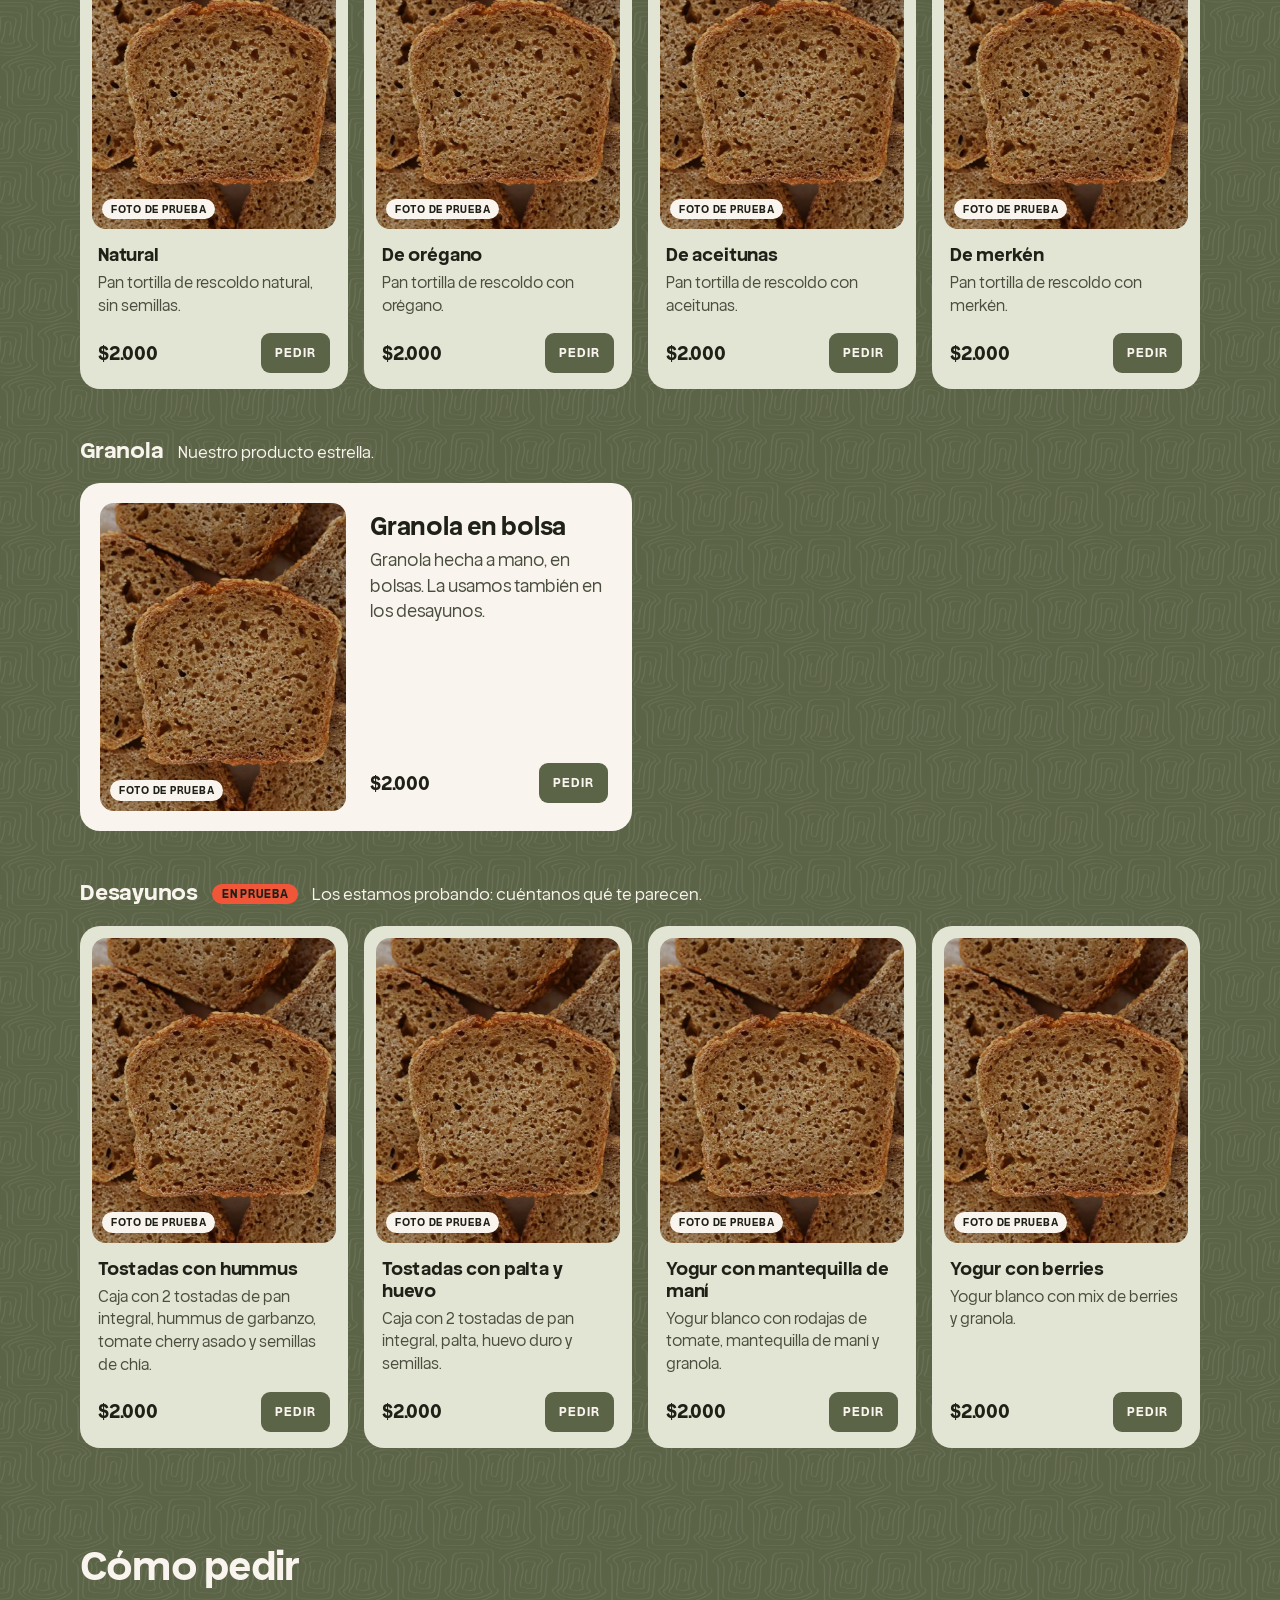
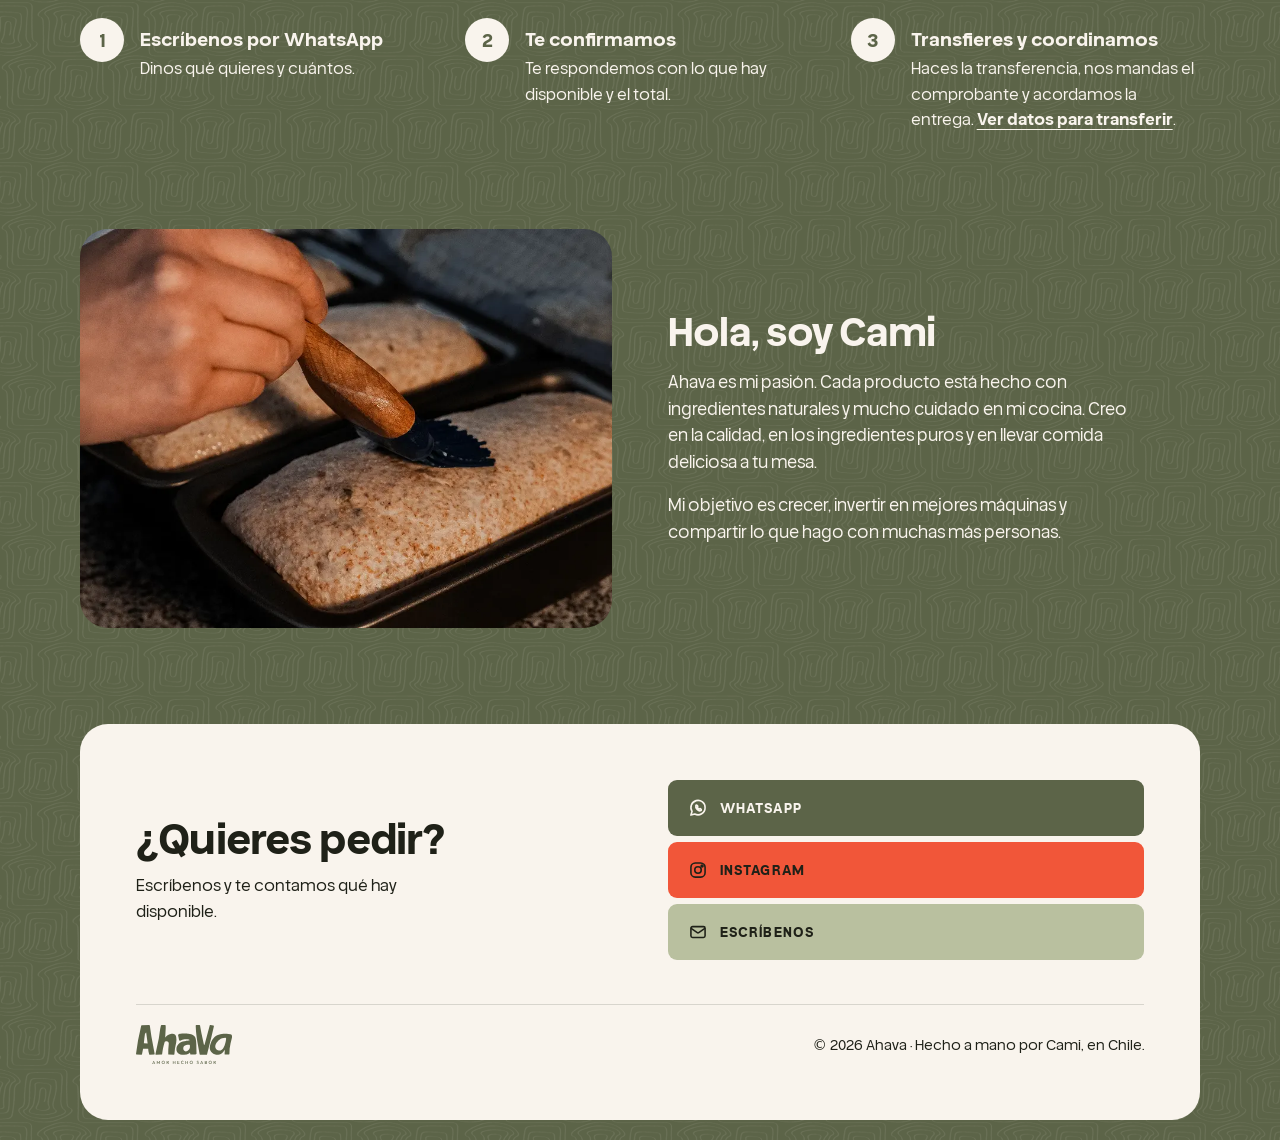
==== commit 0f81260f: "Fondo de página en olivo, con el patrón en trazos crema El fondo pasa de crema a olivo (#5C6448). Pa" ====
--- a/index.html
+++ b/index.html
@@ -56,8 +56,8 @@
       font-family: 'Helvena', system-ui, -apple-system, 'Segoe UI', sans-serif;
       font-size: 1rem;
       line-height: 1.6;
-      color: var(--ink);
-      background: var(--cream);
+      color: var(--cream);
+      background-color: var(--olive);
     }
     img { display: block; max-width: 100%; height: auto; }
     a { color: inherit; }
@@ -71,11 +71,16 @@
     }
     .icon .solid { fill: currentColor; stroke: none; }
 
-    :focus-visible { outline: 3px solid var(--red); outline-offset: 3px; border-radius: 4px; }
+    /* Doble anillo (tinta por dentro, crema por fuera): se ve igual sobre el
+       olivo de la página que sobre las tarjetas claras. */
+    :focus-visible {
+      outline: 3px solid var(--cream); outline-offset: 3px;
+      box-shadow: 0 0 0 3px var(--ink); border-radius: 4px;
+    }
 
     .skip {
       position: absolute; left: var(--gutter); top: -60px;
-      background: var(--olive); color: var(--cream);
+      background: var(--cream); color: var(--ink);
       padding: 10px 14px; border-radius: var(--r-btn); z-index: 10;
     }
     .skip:focus { top: 12px; }
@@ -99,8 +104,8 @@
     .top { display: flex; align-items: center; justify-content: space-between; gap: 16px; padding: 18px 0; }
     .top .logo img { width: 124px; height: auto; }
     .nav { display: none; gap: 28px; margin-left: auto; margin-right: 8px; }
-    .nav a { text-decoration: none; font-weight: 500; color: var(--ink-soft); }
-    .nav a:hover { color: var(--ink); text-decoration: underline; text-underline-offset: 5px; }
+    .nav a { text-decoration: none; font-weight: 500; }
+    .nav a:hover { text-decoration: underline; text-underline-offset: 5px; }
     @media (min-width: 760px) { .nav { display: flex; } }
 
     /* --- Portada ------------------------------------------------------- */
@@ -176,13 +181,12 @@
       font-size: clamp(1.7rem, 3.6vw, 2.4rem);
       font-weight: 700; letter-spacing: -0.02em; line-height: 1.1;
     }
-    .section-head p { margin-top: 10px; color: var(--ink-soft); max-width: 52ch; }
+    .section-head p { margin-top: 10px; max-width: 52ch; }
 
     /* --- Productos ----------------------------------------------------- */
     .group { margin-top: 44px; }
     .group-head { display: flex; flex-wrap: wrap; align-items: baseline; gap: 4px 14px; margin-bottom: 16px; }
     .group-head h3 { font-size: 1.35rem; font-weight: 700; letter-spacing: -0.01em; }
-    .group-head p { color: var(--ink-soft); }
     .tag {
       display: inline-block; padding: 1px 10px; border-radius: 999px;
       background: var(--red); color: var(--ink);
@@ -193,7 +197,7 @@
     .cards { display: grid; gap: 16px; grid-template-columns: repeat(auto-fill, minmax(min(100%, 250px), 1fr)); }
     .card {
       display: flex; flex-direction: column;
-      background: var(--sage); border-radius: var(--r-item);
+      background: var(--sage); color: var(--ink); border-radius: var(--r-item);
       padding: 12px;
     }
     .card img {
@@ -216,10 +220,9 @@
     .card .btn { min-height: 40px; padding: 9px 14px; }
 
     /* Producto estrella: ocupa dos columnas y va en el color de la marca. */
-    .card.star { background: var(--olive); color: var(--cream); }
-    .card.star .desc { color: var(--cream); font-size: 1.05rem; }
+    .card.star { background: var(--cream); }
+    .card.star .desc { font-size: 1.05rem; }
     .card.star h4 { font-size: 1.5rem; }
-    .card.star .btn { background: var(--cream); color: var(--ink); }
     @media (min-width: 560px) {
       .card.star { grid-column: span 2; padding: 20px; }
       /* Con foto, el destacado va en horizontal: foto a un lado, texto al otro,
@@ -234,12 +237,12 @@
     .step-n {
       flex: none;
       width: 44px; height: 44px; border-radius: 50%;
-      background: var(--olive); color: var(--cream);
+      background: var(--cream); color: var(--olive);
       display: grid; place-items: center;
       font-weight: 700; font-size: 1.15rem;
     }
     .step h3 { font-size: 1.15rem; font-weight: 700; line-height: 1.25; padding-top: 9px; }
-    .step p { margin-top: 6px; color: var(--ink-soft); }
+    .step p { margin-top: 6px; }
     .step a { font-weight: 700; text-underline-offset: 4px; }
     @media (min-width: 760px) { .steps { grid-template-columns: repeat(3, 1fr); gap: 36px; } }
 
@@ -247,12 +250,12 @@
     .about { display: grid; gap: 28px; align-items: center; }
     .about img { width: 100%; aspect-ratio: 4 / 3; object-fit: cover; border-radius: var(--r-card); }
     .about h2 { font-size: clamp(1.7rem, 3.6vw, 2.4rem); font-weight: 700; letter-spacing: -0.02em; line-height: 1.1; }
-    .about p { margin-top: 16px; color: var(--ink-soft); max-width: 46ch; font-size: 1.05rem; }
+    .about p { margin-top: 16px; max-width: 46ch; font-size: 1.05rem; }
     @media (min-width: 820px) { .about { grid-template-columns: 1fr 1fr; gap: 56px; } }
 
     /* --- Cierre -------------------------------------------------------- */
     .closing {
-      background: var(--olive); color: var(--cream);
+      background: var(--cream); color: var(--ink);
       border-radius: var(--r-card);
       padding: clamp(24px, 5vw, 56px);
       margin-top: clamp(56px, 9vw, 96px);
@@ -271,23 +274,24 @@
       transition: filter 160ms var(--ease);
     }
     .bar:hover { filter: brightness(1.06); }
-    .bar-whatsapp { background: var(--cream); }
+    .bar-whatsapp { background: var(--olive); color: var(--cream); }
     .bar-instagram { background: var(--red); }
     .bar-mail { background: var(--sage-mid); }
     .legal {
       margin-top: clamp(28px, 5vw, 44px); padding-top: 20px;
-      border-top: 1px solid rgba(249, 244, 237, 0.25);
+      border-top: 1px solid rgba(31, 33, 24, 0.15);
       display: flex; flex-wrap: wrap; align-items: center; justify-content: space-between; gap: 12px 24px;
       font-size: 0.9rem;
     }
     .legal img { width: 96px; height: auto; }
     @media (min-width: 820px) { .closing-grid { grid-template-columns: 1fr 1fr; gap: 56px; } }
 
-    /* Patrón de rebanadas de pan sobre el fondo crema de la página. El mosaico
-       (480 px, trazos olivo con la opacidad ya incluida) se repite sin
-       costuras; si no carga, el fondo sigue siendo crema liso. */
+    /* Patrón de rebanadas de pan sobre el olivo de la página. El mosaico
+       (480 px, trazos crema al 10% ya incluido) se repite sin costuras; si
+       no carga, el fondo sigue siendo olivo liso. Con el 10% el peor caso de
+       lectura (un trazo bajo el texto crema) queda en 4,57:1. */
     body {
-      background-image: url('assets/images/patron-tile-crema.png');
+      background-image: url('assets/images/patron-tile-olivo.png');
       background-size: 320px 320px;
     }
 
@@ -321,14 +325,14 @@
   <div class="wrap">
     <header class="top">
       <a class="logo" href="#inicio" aria-label="Ahava, ir al inicio">
-        <img src="assets/images/logo-ahava-olive.svg" alt="Ahava, amor hecho sabor" width="124" height="51">
+        <img src="assets/images/logo-ahava.svg" alt="Ahava, amor hecho sabor" width="124" height="51">
       </a>
       <nav class="nav" aria-label="Principal">
         <a href="#productos">Productos</a>
         <a href="#como-pedir">Cómo pedir</a>
         <a href="#cami">Sobre Cami</a>
       </nav>
-      <a class="btn btn-olive" data-wa="Hola Cami, quiero hacer un pedido." href="https://wa.me/56968284285" target="_blank" rel="noopener noreferrer">
+      <a class="btn btn-cream" data-wa="Hola Cami, quiero hacer un pedido." href="https://wa.me/56968284285" target="_blank" rel="noopener noreferrer">
         <svg class="icon" viewBox="0 0 24 24" aria-hidden="true"><use href="#i-whatsapp"/></svg>
         Pedir
       </a>
@@ -446,7 +450,7 @@
         </div>
       </div>
       <div class="legal">
-        <img src="assets/images/logo-ahava.svg" alt="Ahava" width="96" height="40" loading="lazy">
+        <img src="assets/images/logo-ahava-olive.svg" alt="Ahava" width="96" height="40" loading="lazy">
         <span>© <span id="anio">2026</span> Ahava · Hecho a mano por Cami, en Chile.</span>
       </div>
     </footer>
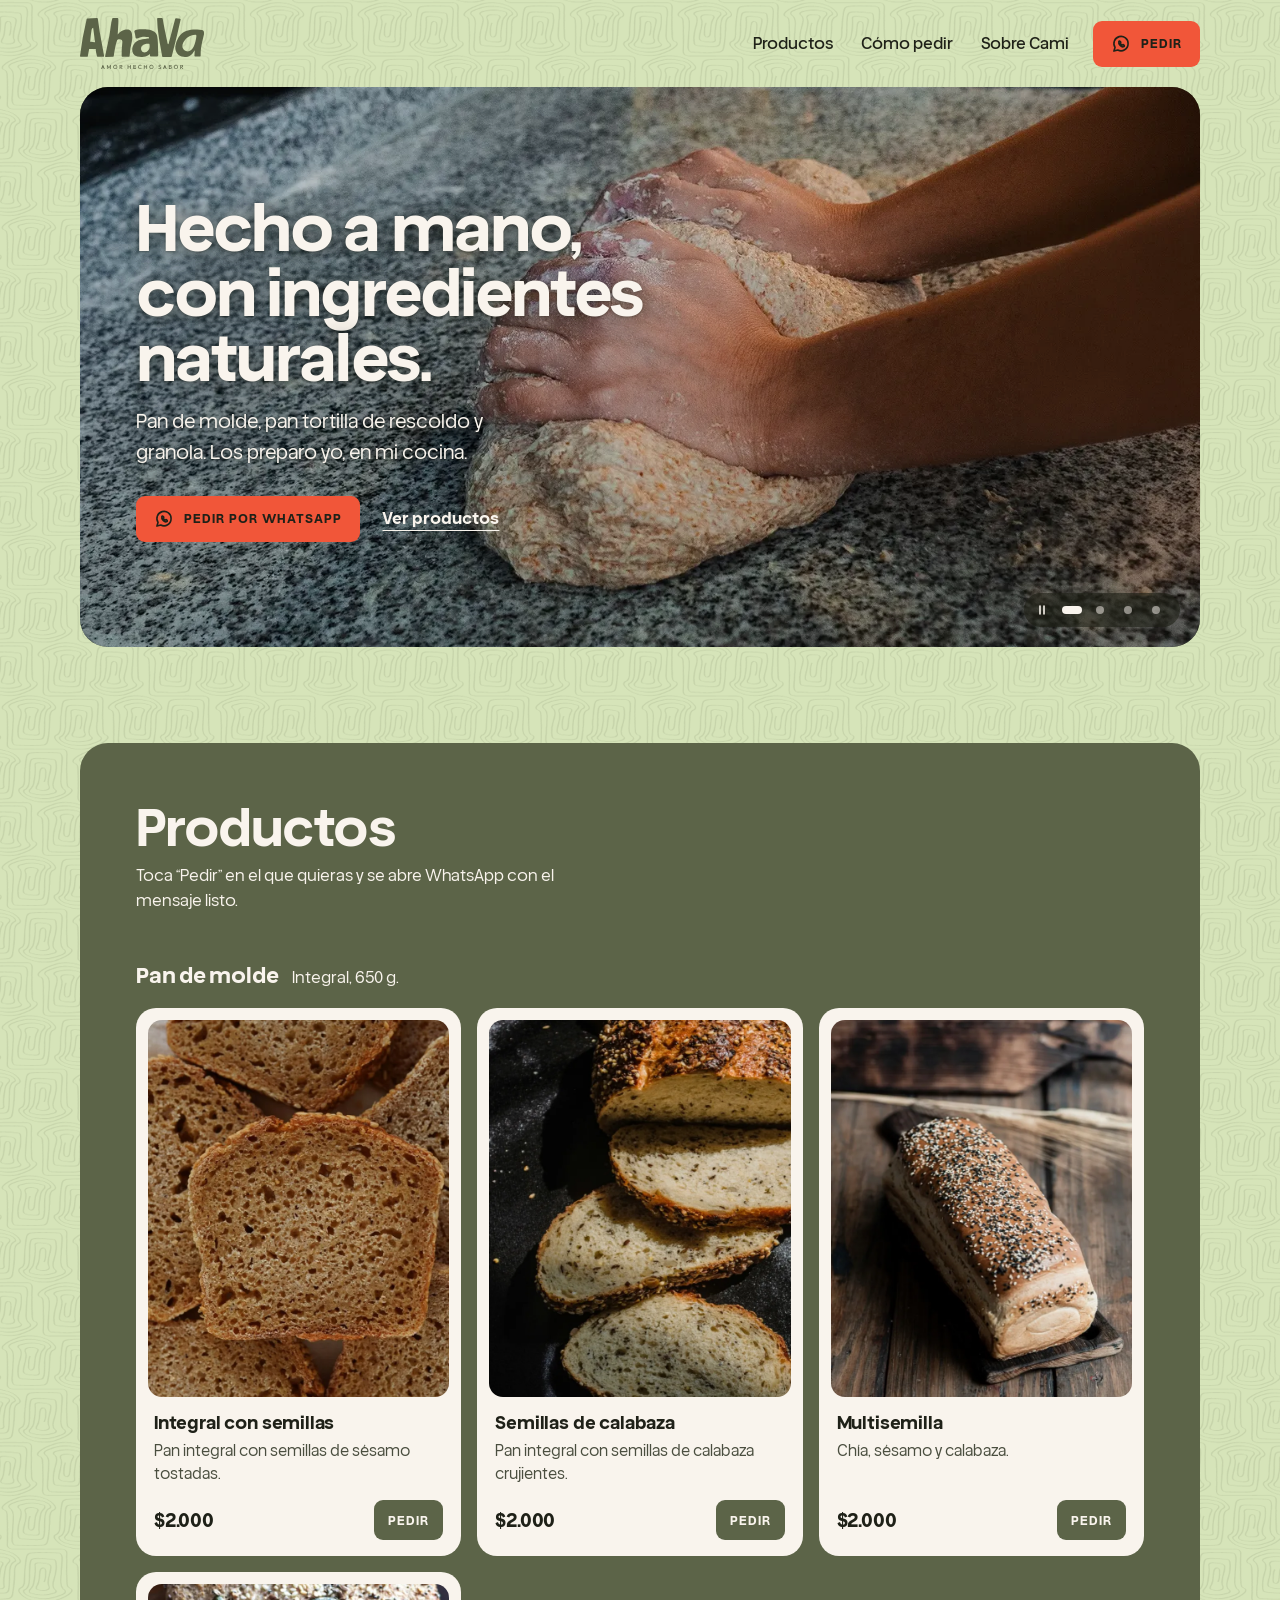
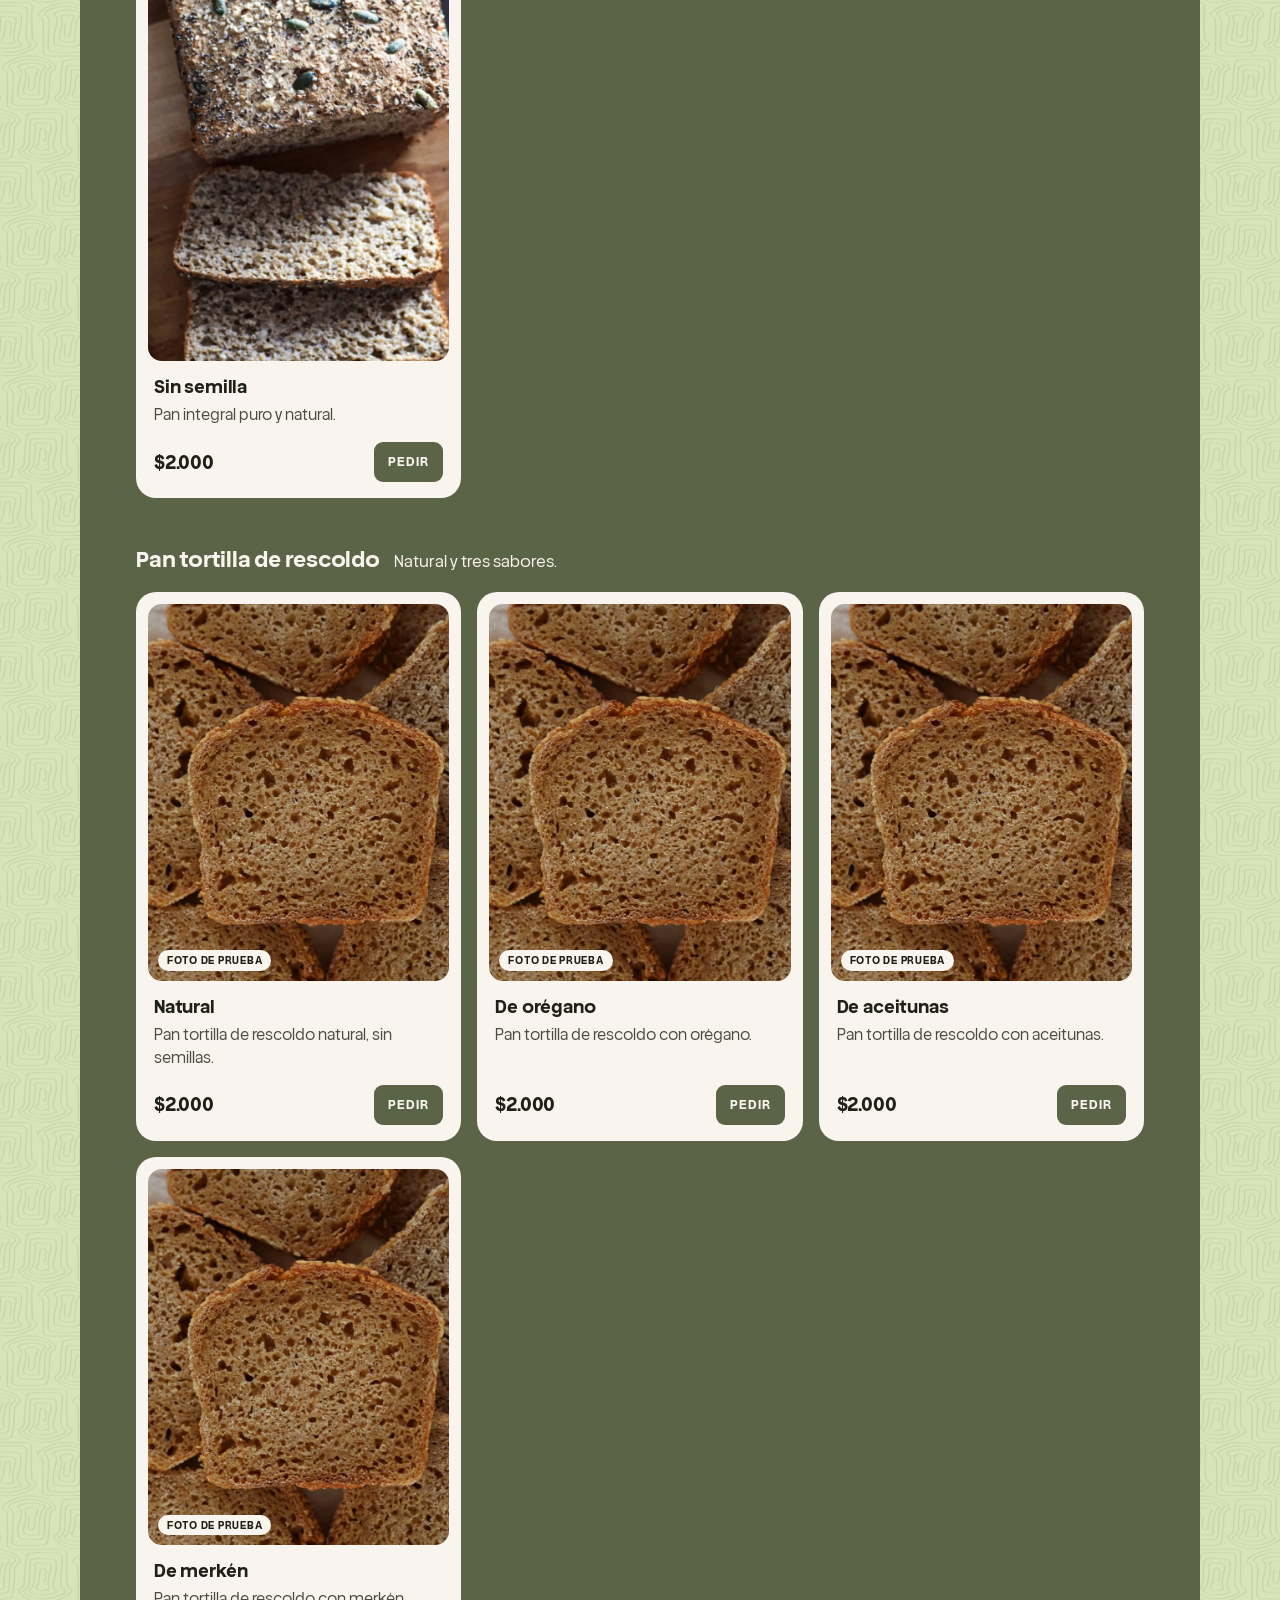
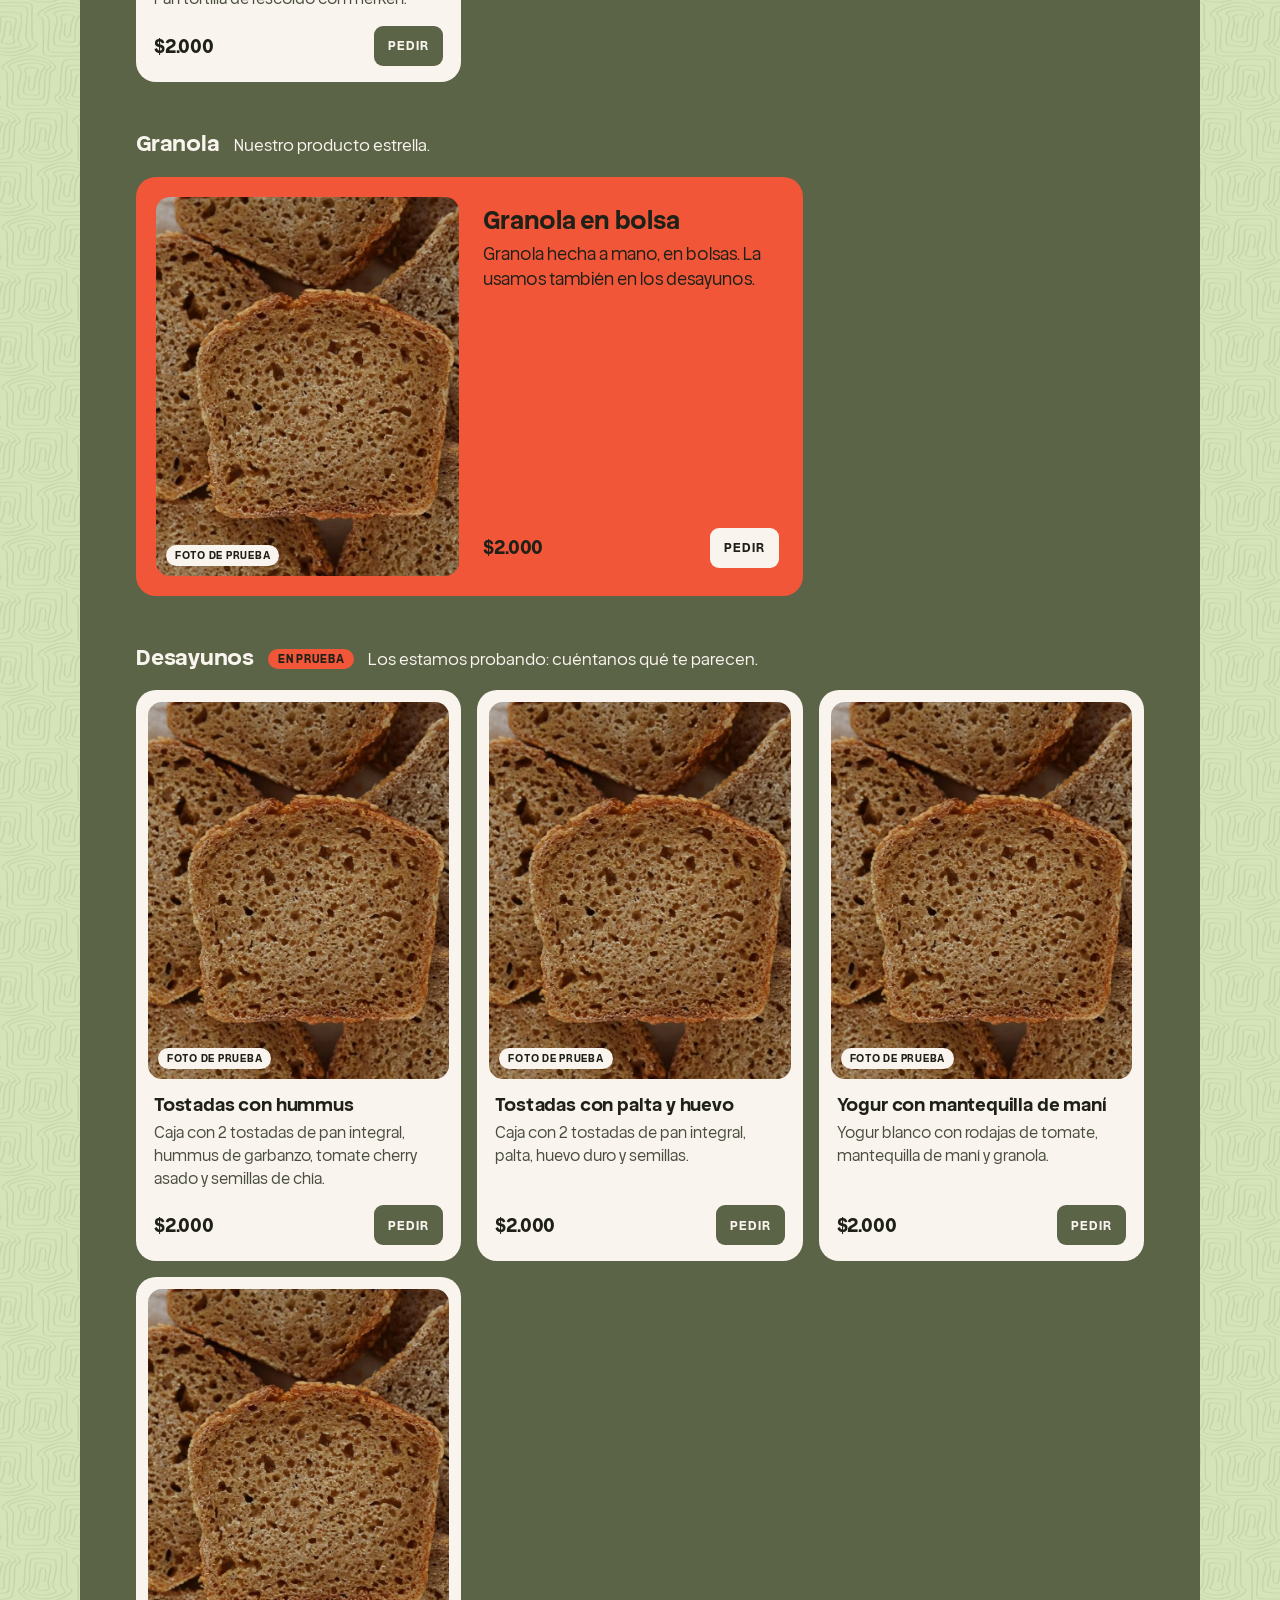
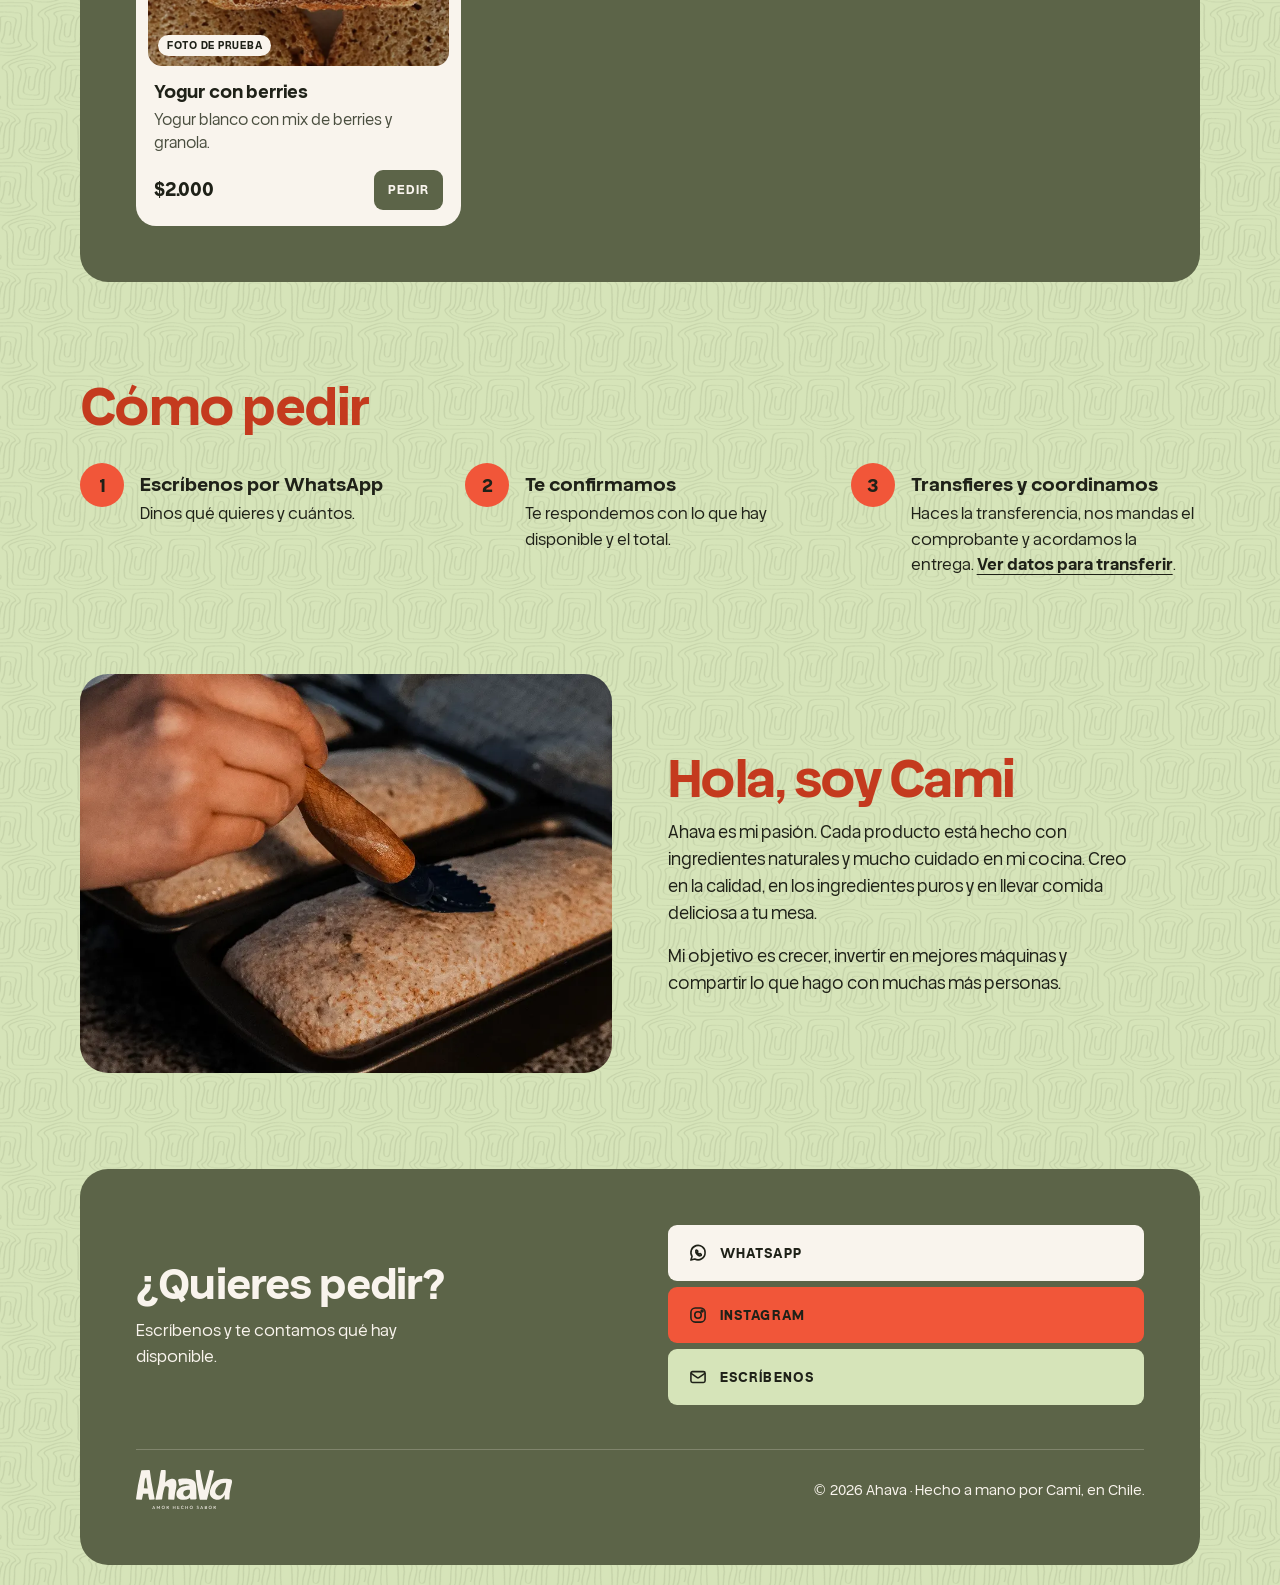
==== commit e3299308: "Look refrescante: pared menta, mesa olivo y naranja como toque vivo Fondo de página en menta con el " ====
--- a/index.html
+++ b/index.html
@@ -5,7 +5,7 @@
   <meta name="viewport" content="width=device-width, initial-scale=1.0">
   <title>Ahava — Pan de molde, pan tortilla de rescoldo y granola</title>
   <meta name="description" content="Pan de molde, pan tortilla de rescoldo y granola hechos a mano por Cami, con ingredientes naturales. Pídelos por WhatsApp.">
-  <meta name="theme-color" content="#5C6448">
+  <meta name="theme-color" content="#D6E4B9">
 
   <meta property="og:type" content="website">
   <meta property="og:url" content="https://ahava.cl/">
@@ -28,20 +28,23 @@
 
     /* ---------------------------------------------------------------
        Ahava — sitio
-       Una sola página corta. Tarjetas redondeadas sobre crema, una
-       tarjeta de color grande al inicio y otra al final, productos con
-       nombre y precio, y un botón para pedir por WhatsApp en todos lados.
-       Paleta de la marca: crema, olivo y rojo.
+       Una sola página corta, pensada fresca: pared menta de fondo, una
+       "mesa" olivo para los productos y el cierre, y el naranja-rojo como
+       el toque vivo (botones, destacado, títulos grandes). Tarjetas
+       redondeadas, un botón para pedir por WhatsApp en todos lados.
+       Paleta de la marca: crema, olivo y rojo, más la menta de la pared.
        --------------------------------------------------------------- */
     :root {
-      --cream:      #F9F4ED;   /* fondo de página */
-      --olive:      #5C6448;   /* tarjetas de color; crema encima 5.64:1 */
-      --sage:       #E3E5D4;   /* marco de las tarjetas de producto */
+      --mint:       #D6E4B9;   /* pared: fondo de página; tinta encima 12:1 */
+      --cream:      #F9F4ED;   /* tarjetas claras y texto sobre olivo */
+      --olive:      #5C6448;   /* mesa; crema encima 5.69:1, menta 4.64:1 */
+      --sage:       #E3E5D4;
       --sage-deep:  #CFD3BA;
       --sage-mid:   #B9C09F;
-      --red:        #F15639;   /* tinta encima 4.76:1 */
+      --red:        #F15639;   /* fondos con tinta encima 4.76:1 */
+      --orange:     #C43A1E;   /* títulos grandes sobre menta; 3,9:1 liso, 3,2:1 sobre un trazo */
       --ink:        #1F2118;   /* sobre crema 15:1 */
-      --ink-soft:   #4A4E3F;   /* sobre crema 8:1, sobre sage 6.6:1 */
+      --ink-soft:   #4A4E3F;   /* sobre crema 8:1 */
 
       --r-card: 28px;
       --r-item: 20px;
@@ -56,8 +59,8 @@
       font-family: 'Helvena', system-ui, -apple-system, 'Segoe UI', sans-serif;
       font-size: 1rem;
       line-height: 1.6;
-      color: var(--cream);
-      background-color: var(--olive);
+      color: var(--ink);
+      background-color: var(--mint);
     }
     img { display: block; max-width: 100%; height: auto; }
     a { color: inherit; }
@@ -71,8 +74,8 @@
     }
     .icon .solid { fill: currentColor; stroke: none; }
 
-    /* Doble anillo (tinta por dentro, crema por fuera): se ve igual sobre el
-       olivo de la página que sobre las tarjetas claras. */
+    /* Doble anillo (tinta por dentro, crema por fuera): se ve igual sobre la
+       menta de la página que sobre el olivo de la mesa. */
     :focus-visible {
       outline: 3px solid var(--cream); outline-offset: 3px;
       box-shadow: 0 0 0 3px var(--ink); border-radius: 4px;
@@ -99,6 +102,7 @@
     .btn:active { transform: translateY(1px); filter: brightness(0.95); }
     .btn-olive { background: var(--olive); color: var(--cream); }
     .btn-cream { background: var(--cream); color: var(--ink); }
+    .btn-red { background: var(--red); color: var(--ink); }
 
     /* --- Cabecera ------------------------------------------------------ */
     .top { display: flex; align-items: center; justify-content: space-between; gap: 16px; padding: 18px 0; }
@@ -122,8 +126,8 @@
     .hero-copy { position: relative; z-index: 2; max-width: 34rem; pointer-events: none; }
     .hero-copy a { pointer-events: auto; }
     .hero h1 {
-      font-size: clamp(2.1rem, 5.4vw, 3.6rem);
-      font-weight: 700; line-height: 1.04; letter-spacing: -0.025em;
+      font-size: clamp(2.2rem, 5.8vw, 4rem);
+      font-weight: 700; line-height: 1.02; letter-spacing: -0.03em;
       text-wrap: balance;
     }
     .hero p { margin-top: 18px; font-size: clamp(1.05rem, 1.8vw, 1.2rem); max-width: 36ch; }
@@ -177,13 +181,22 @@
 
     /* --- Secciones ----------------------------------------------------- */
     section { margin-top: clamp(56px, 9vw, 96px); }
-    .section-head h2 {
-      font-size: clamp(1.7rem, 3.6vw, 2.4rem);
-      font-weight: 700; letter-spacing: -0.02em; line-height: 1.1;
+    /* Títulos grandes y anchos, en naranja sobre la menta (como el cartel
+       de referencia). */
+    .section-head h2, .about h2 {
+      font-size: clamp(2rem, 5vw, 3.2rem);
+      font-weight: 700; letter-spacing: -0.03em; line-height: 1.04;
+      color: var(--orange);
     }
     .section-head p { margin-top: 10px; max-width: 52ch; }
 
-    /* --- Productos ----------------------------------------------------- */
+    /* --- Productos: la "mesa" olivo ------------------------------------ */
+    .table {
+      background: var(--olive); color: var(--cream);
+      border-radius: var(--r-card);
+      padding: clamp(24px, 5vw, 56px);
+    }
+    .table .section-head h2 { color: var(--cream); }
     .group { margin-top: 44px; }
     .group-head { display: flex; flex-wrap: wrap; align-items: baseline; gap: 4px 14px; margin-bottom: 16px; }
     .group-head h3 { font-size: 1.35rem; font-weight: 700; letter-spacing: -0.01em; }
@@ -197,7 +210,7 @@
     .cards { display: grid; gap: 16px; grid-template-columns: repeat(auto-fill, minmax(min(100%, 250px), 1fr)); }
     .card {
       display: flex; flex-direction: column;
-      background: var(--sage); color: var(--ink); border-radius: var(--r-item);
+      background: var(--cream); color: var(--ink); border-radius: var(--r-item);
       padding: 12px;
     }
     .card img {
@@ -219,9 +232,10 @@
     .price { font-size: 1.2rem; font-weight: 700; letter-spacing: -0.01em; }
     .card .btn { min-height: 40px; padding: 9px 14px; }
 
-    /* Producto estrella: ocupa dos columnas y va en el color de la marca. */
-    .card.star { background: var(--cream); }
-    .card.star .desc { font-size: 1.05rem; }
+    /* Producto estrella: ocupa dos columnas y es el toque vivo de la mesa. */
+    .card.star { background: var(--red); }
+    .card.star .desc { color: var(--ink); font-size: 1.05rem; }
+    .card.star .btn { background: var(--cream); color: var(--ink); }
     .card.star h4 { font-size: 1.5rem; }
     @media (min-width: 560px) {
       .card.star { grid-column: span 2; padding: 20px; }
@@ -237,7 +251,7 @@
     .step-n {
       flex: none;
       width: 44px; height: 44px; border-radius: 50%;
-      background: var(--cream); color: var(--olive);
+      background: var(--red); color: var(--ink);
       display: grid; place-items: center;
       font-weight: 700; font-size: 1.15rem;
     }
@@ -249,13 +263,12 @@
     /* --- Sobre Cami ---------------------------------------------------- */
     .about { display: grid; gap: 28px; align-items: center; }
     .about img { width: 100%; aspect-ratio: 4 / 3; object-fit: cover; border-radius: var(--r-card); }
-    .about h2 { font-size: clamp(1.7rem, 3.6vw, 2.4rem); font-weight: 700; letter-spacing: -0.02em; line-height: 1.1; }
     .about p { margin-top: 16px; max-width: 46ch; font-size: 1.05rem; }
     @media (min-width: 820px) { .about { grid-template-columns: 1fr 1fr; gap: 56px; } }
 
     /* --- Cierre -------------------------------------------------------- */
     .closing {
-      background: var(--cream); color: var(--ink);
+      background: var(--olive); color: var(--cream);
       border-radius: var(--r-card);
       padding: clamp(24px, 5vw, 56px);
       margin-top: clamp(56px, 9vw, 96px);
@@ -274,24 +287,24 @@
       transition: filter 160ms var(--ease);
     }
     .bar:hover { filter: brightness(1.06); }
-    .bar-whatsapp { background: var(--olive); color: var(--cream); }
+    .bar-whatsapp { background: var(--cream); }
     .bar-instagram { background: var(--red); }
-    .bar-mail { background: var(--sage-mid); }
+    .bar-mail { background: var(--mint); }
     .legal {
       margin-top: clamp(28px, 5vw, 44px); padding-top: 20px;
-      border-top: 1px solid rgba(31, 33, 24, 0.15);
+      border-top: 1px solid rgba(249, 244, 237, 0.22);
       display: flex; flex-wrap: wrap; align-items: center; justify-content: space-between; gap: 12px 24px;
       font-size: 0.9rem;
     }
     .legal img { width: 96px; height: auto; }
     @media (min-width: 820px) { .closing-grid { grid-template-columns: 1fr 1fr; gap: 56px; } }
 
-    /* Patrón de rebanadas de pan sobre el olivo de la página. El mosaico
-       (480 px, trazos crema al 10% ya incluido) se repite sin costuras; si
-       no carga, el fondo sigue siendo olivo liso. Con el 10% el peor caso de
-       lectura (un trazo bajo el texto crema) queda en 4,57:1. */
+    /* Patrón de rebanadas de pan sobre la menta de la página. El mosaico
+       (480 px, trazos olivo al 14% ya incluido) se repite sin costuras; si
+       no carga, el fondo sigue siendo menta lisa. El peor caso de lectura
+       (un trazo bajo el texto de tinta) queda en 10:1. */
     body {
-      background-image: url('assets/images/patron-tile-olivo.png');
+      background-image: url('assets/images/patron-tile-menta.png');
       background-size: 320px 320px;
     }
 
@@ -325,14 +338,14 @@
   <div class="wrap">
     <header class="top">
       <a class="logo" href="#inicio" aria-label="Ahava, ir al inicio">
-        <img src="assets/images/logo-ahava.svg" alt="Ahava, amor hecho sabor" width="124" height="51">
+        <img src="assets/images/logo-ahava-olive.svg" alt="Ahava, amor hecho sabor" width="124" height="51">
       </a>
       <nav class="nav" aria-label="Principal">
         <a href="#productos">Productos</a>
         <a href="#como-pedir">Cómo pedir</a>
         <a href="#cami">Sobre Cami</a>
       </nav>
-      <a class="btn btn-cream" data-wa="Hola Cami, quiero hacer un pedido." href="https://wa.me/56968284285" target="_blank" rel="noopener noreferrer">
+      <a class="btn btn-red" data-wa="Hola Cami, quiero hacer un pedido." href="https://wa.me/56968284285" target="_blank" rel="noopener noreferrer">
         <svg class="icon" viewBox="0 0 24 24" aria-hidden="true"><use href="#i-whatsapp"/></svg>
         Pedir
       </a>
@@ -344,7 +357,7 @@
           <h1>Hecho a mano, con ingredientes naturales.</h1>
           <p>Pan de molde, pan tortilla de rescoldo y granola. Los preparo yo, en mi cocina.</p>
           <div class="hero-actions">
-            <a class="btn btn-cream" data-wa="Hola Cami, quiero hacer un pedido." href="https://wa.me/56968284285" target="_blank" rel="noopener noreferrer">
+            <a class="btn btn-red" data-wa="Hola Cami, quiero hacer un pedido." href="https://wa.me/56968284285" target="_blank" rel="noopener noreferrer">
               <svg class="icon" viewBox="0 0 24 24" aria-hidden="true"><use href="#i-whatsapp"/></svg>
               Pedir por WhatsApp
             </a>
@@ -380,7 +393,7 @@
         </div>
       </div>
 
-      <section id="productos" aria-labelledby="productos-titulo">
+      <section id="productos" class="table" aria-labelledby="productos-titulo">
         <div class="section-head">
           <h2 id="productos-titulo">Productos</h2>
           <p>Toca “Pedir” en el que quieras y se abre WhatsApp con el mensaje listo.</p>
@@ -450,7 +463,7 @@
         </div>
       </div>
       <div class="legal">
-        <img src="assets/images/logo-ahava-olive.svg" alt="Ahava" width="96" height="40" loading="lazy">
+        <img src="assets/images/logo-ahava.svg" alt="Ahava" width="96" height="40" loading="lazy">
         <span>© <span id="anio">2026</span> Ahava · Hecho a mano por Cami, en Chile.</span>
       </div>
     </footer>
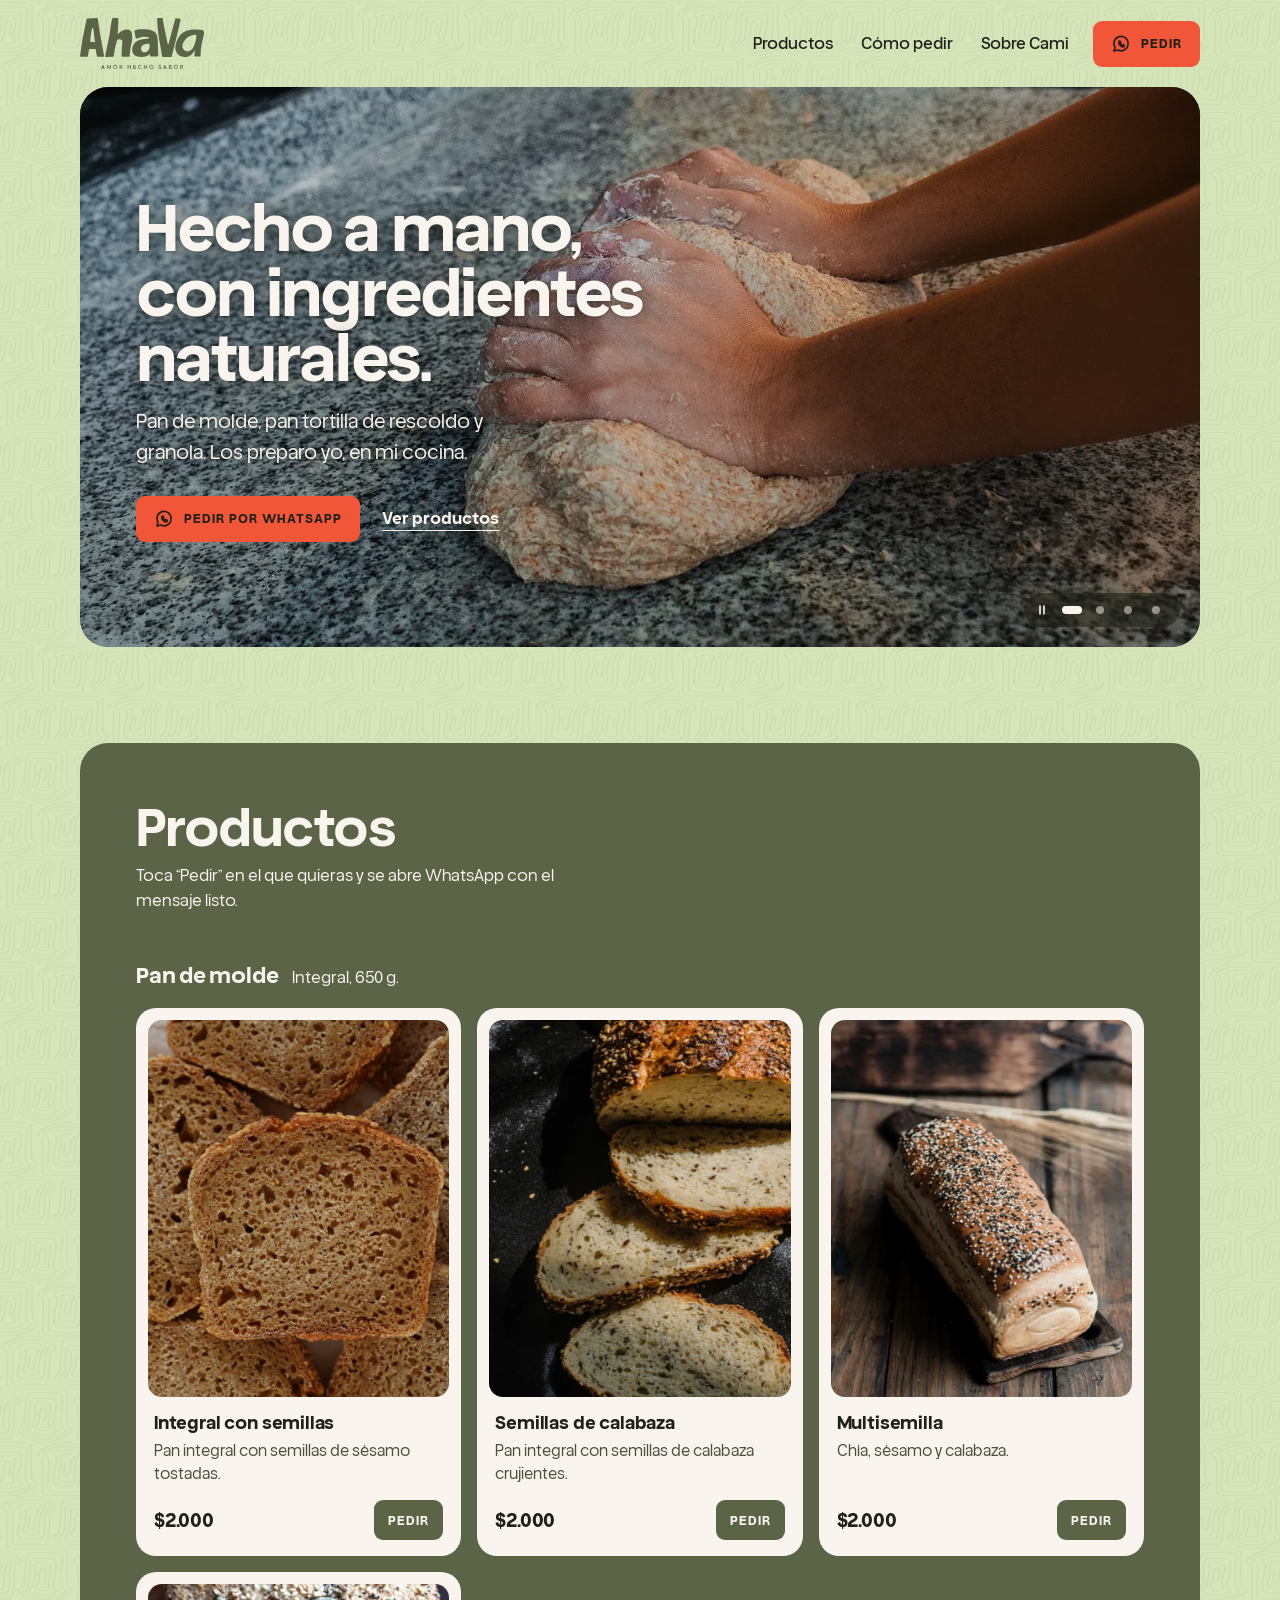
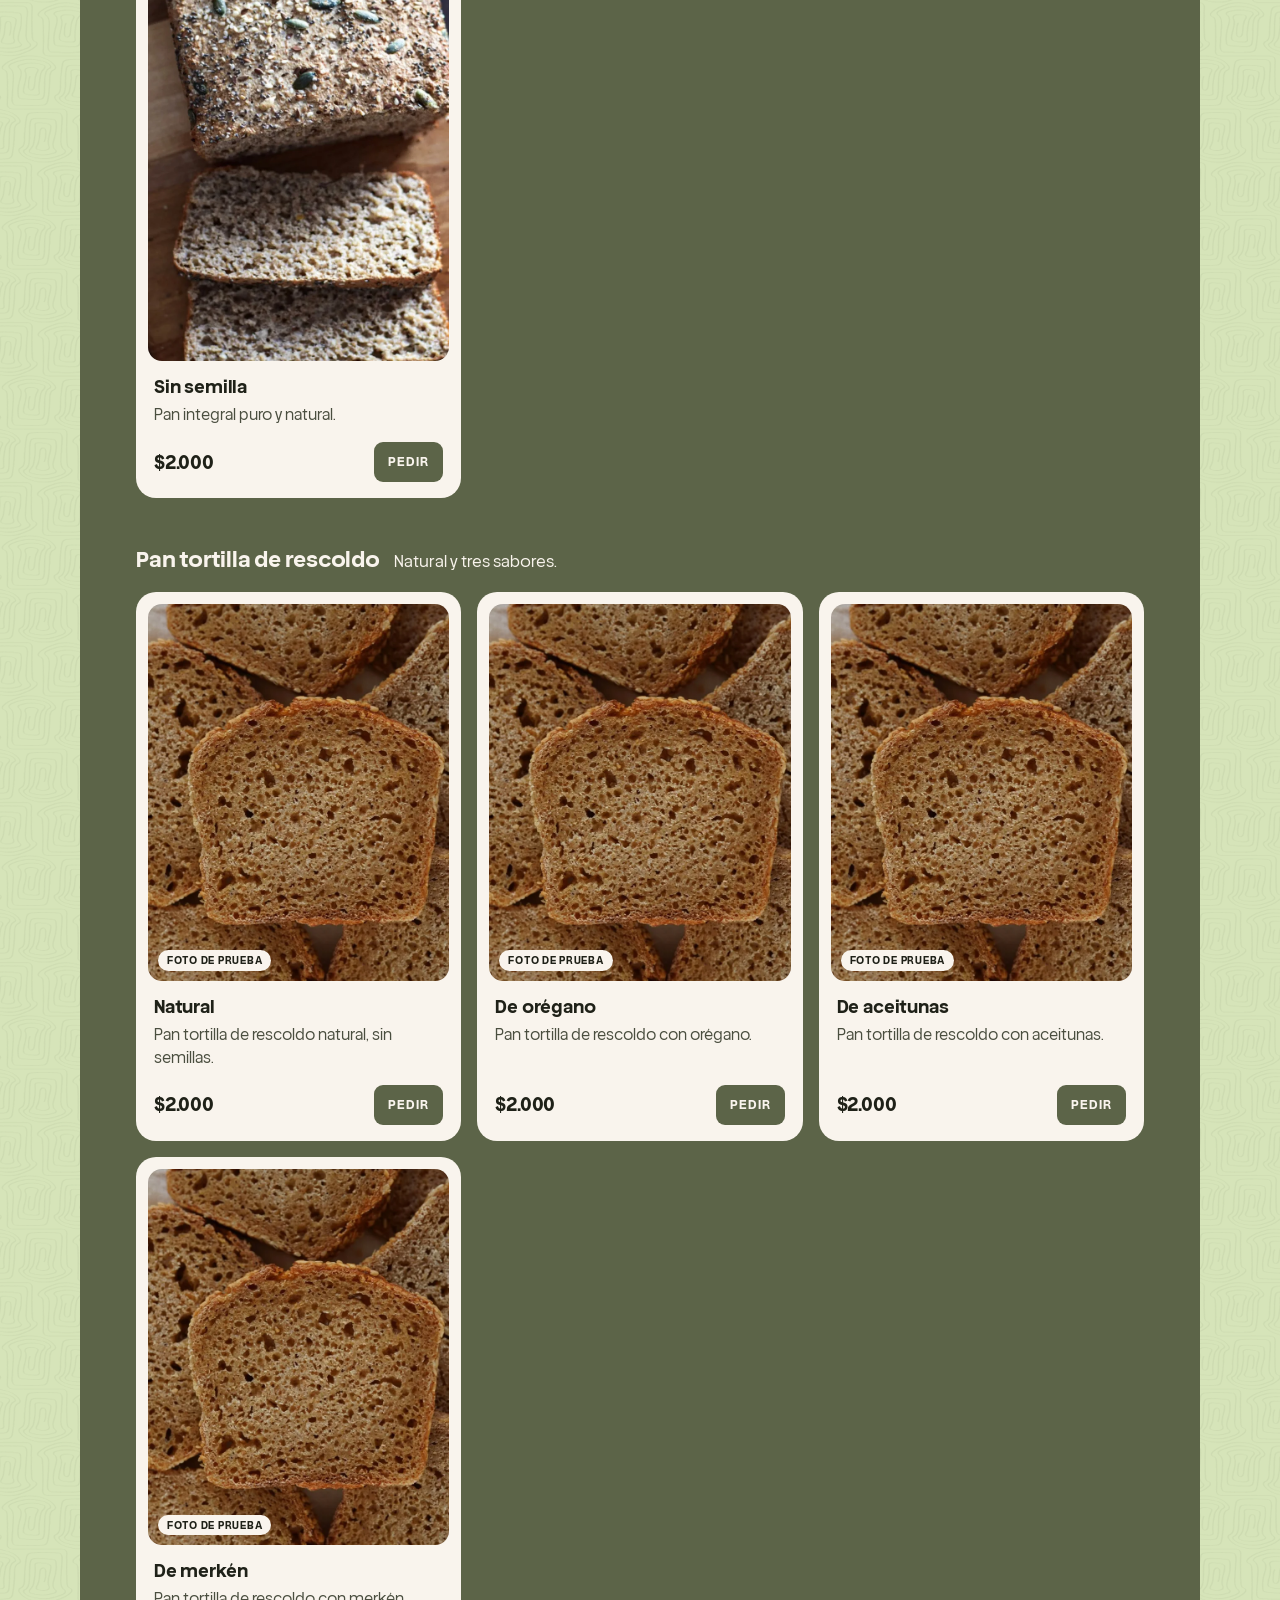
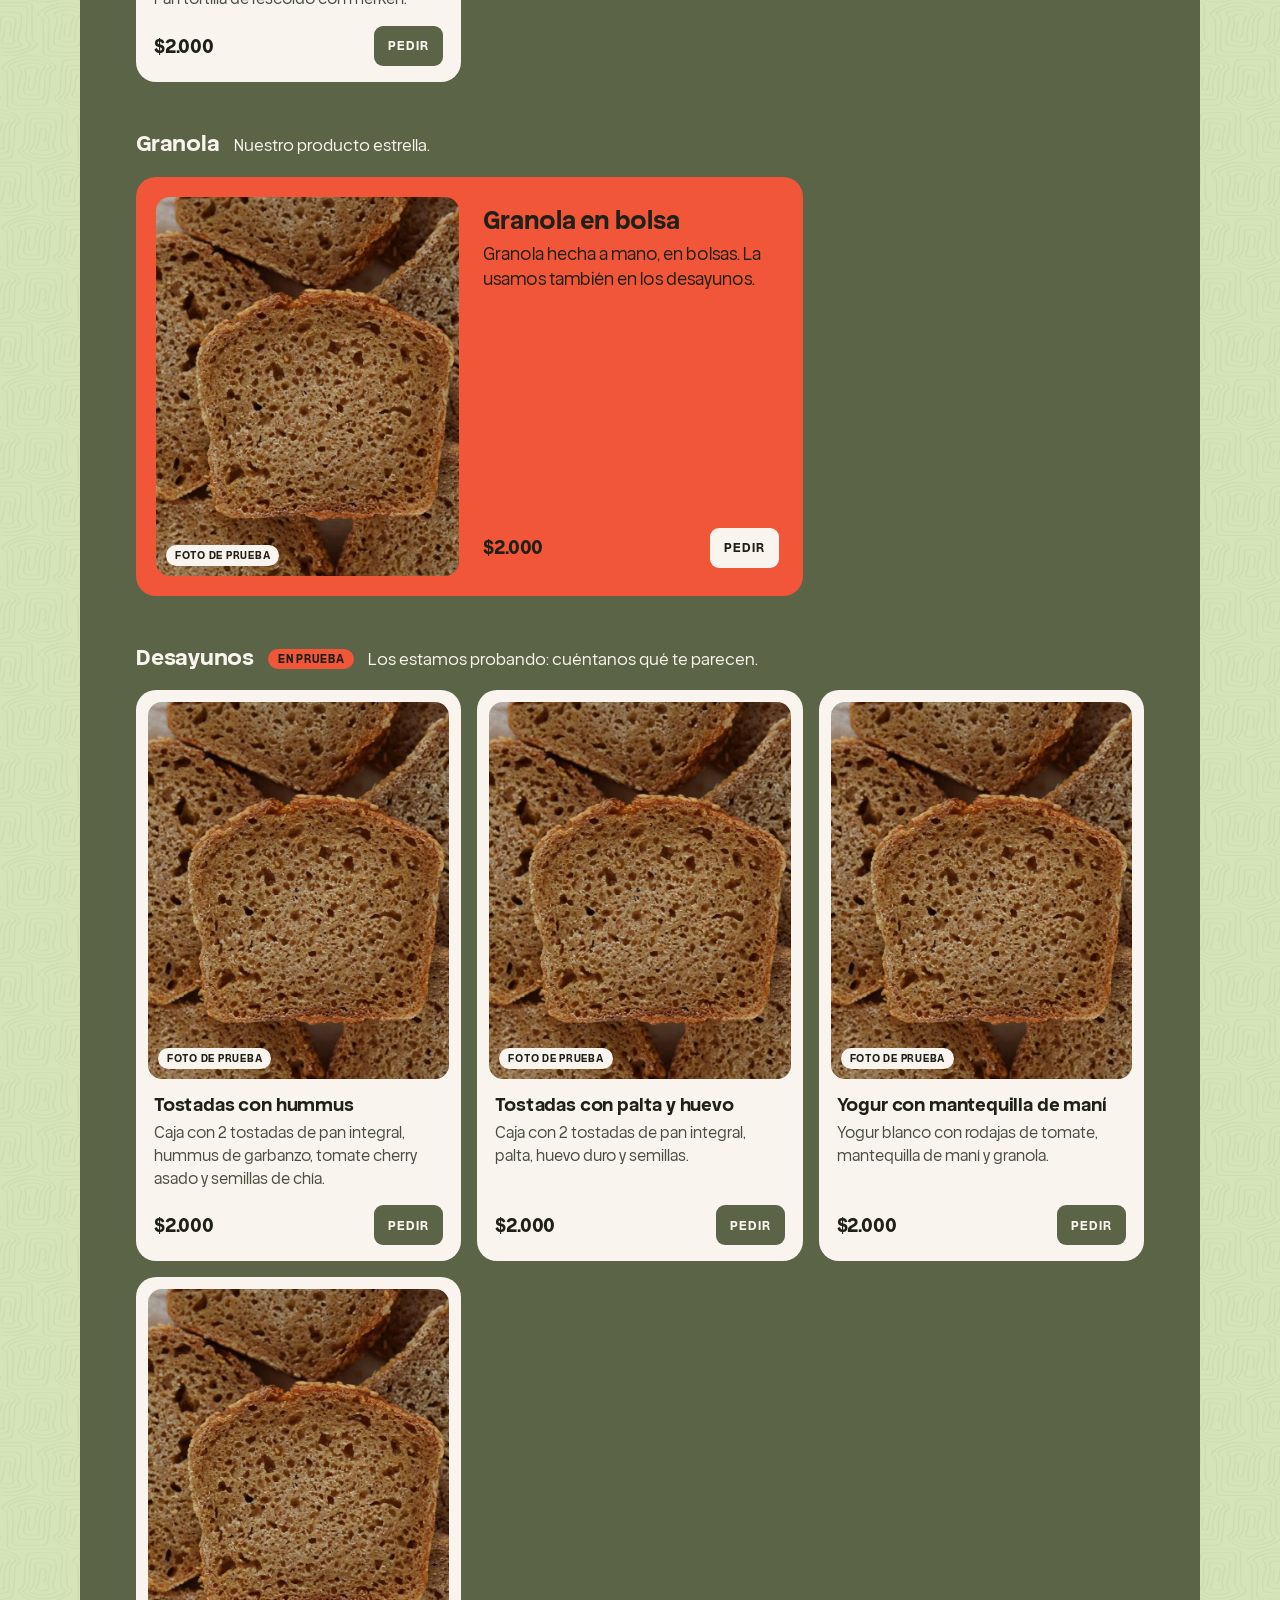
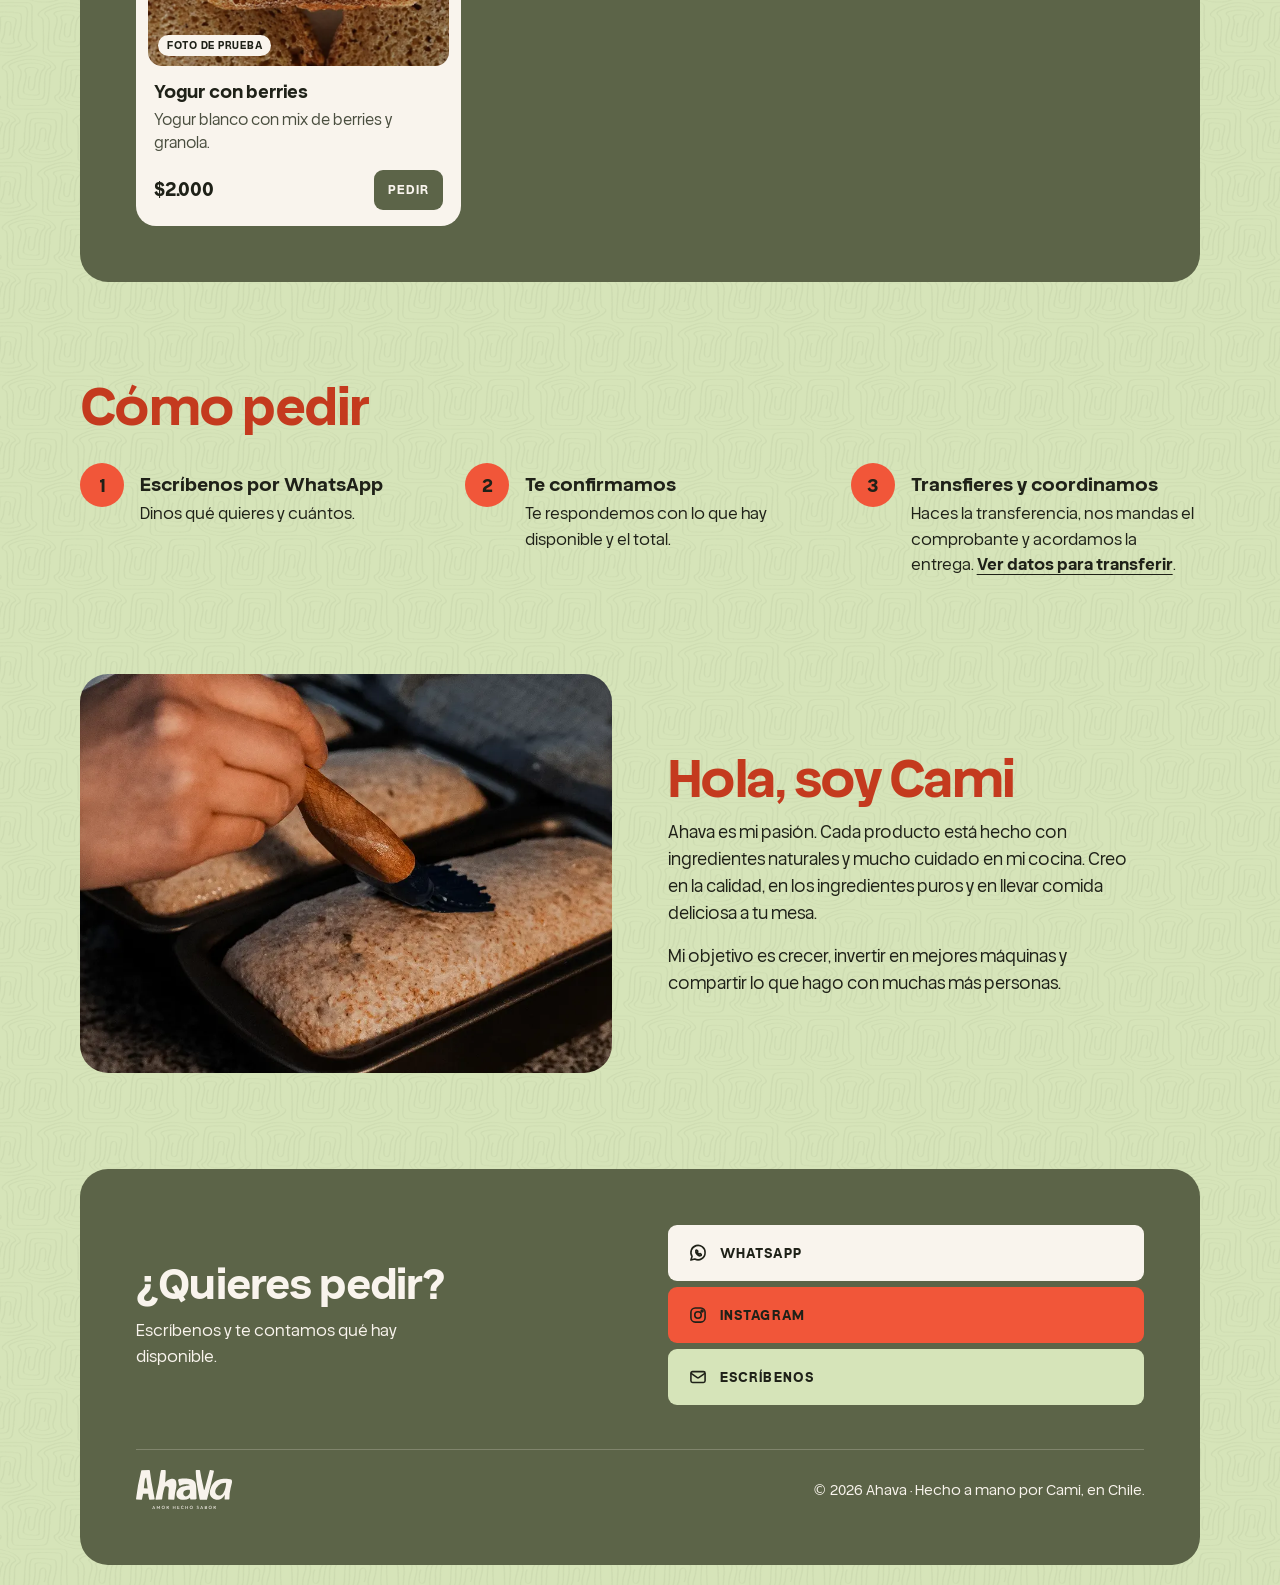
==== commit 8ea0bf7a: "Patrón de fondo más sutil: trazos al 7% Co-Authored-By: Claude Sonnet 5.5 <noreply@anthropic.com>" ====
--- a/index.html
+++ b/index.html
@@ -300,9 +300,9 @@
     @media (min-width: 820px) { .closing-grid { grid-template-columns: 1fr 1fr; gap: 56px; } }
 
     /* Patrón de rebanadas de pan sobre la menta de la página. El mosaico
-       (480 px, trazos olivo al 14% ya incluido) se repite sin costuras; si
-       no carga, el fondo sigue siendo menta lisa. El peor caso de lectura
-       (un trazo bajo el texto de tinta) queda en 10:1. */
+       (480 px, trazos olivo al 7% ya incluido) se repite sin costuras; si
+       no carga, el fondo sigue siendo menta lisa. Es solo una textura: el
+       peor caso de lectura (un trazo bajo el texto) queda sobre 11:1. */
     body {
       background-image: url('assets/images/patron-tile-menta.png');
       background-size: 320px 320px;
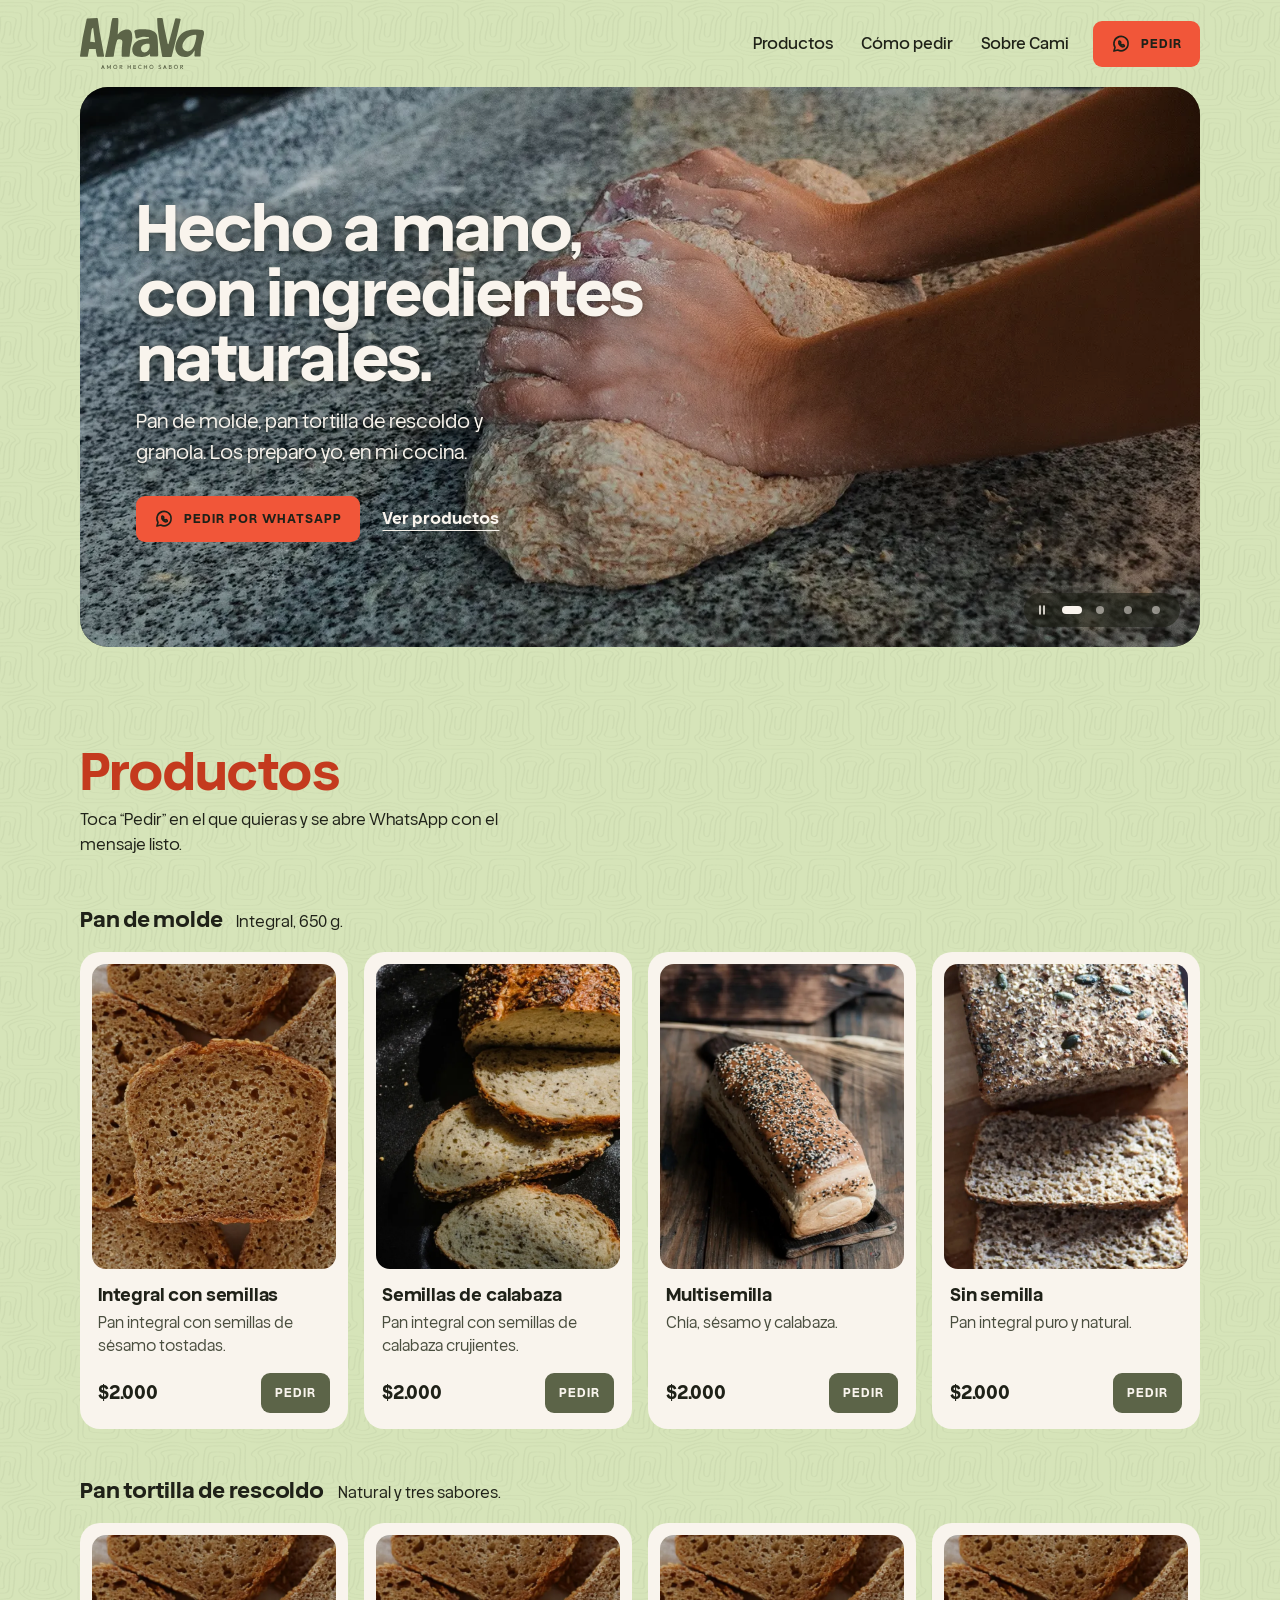
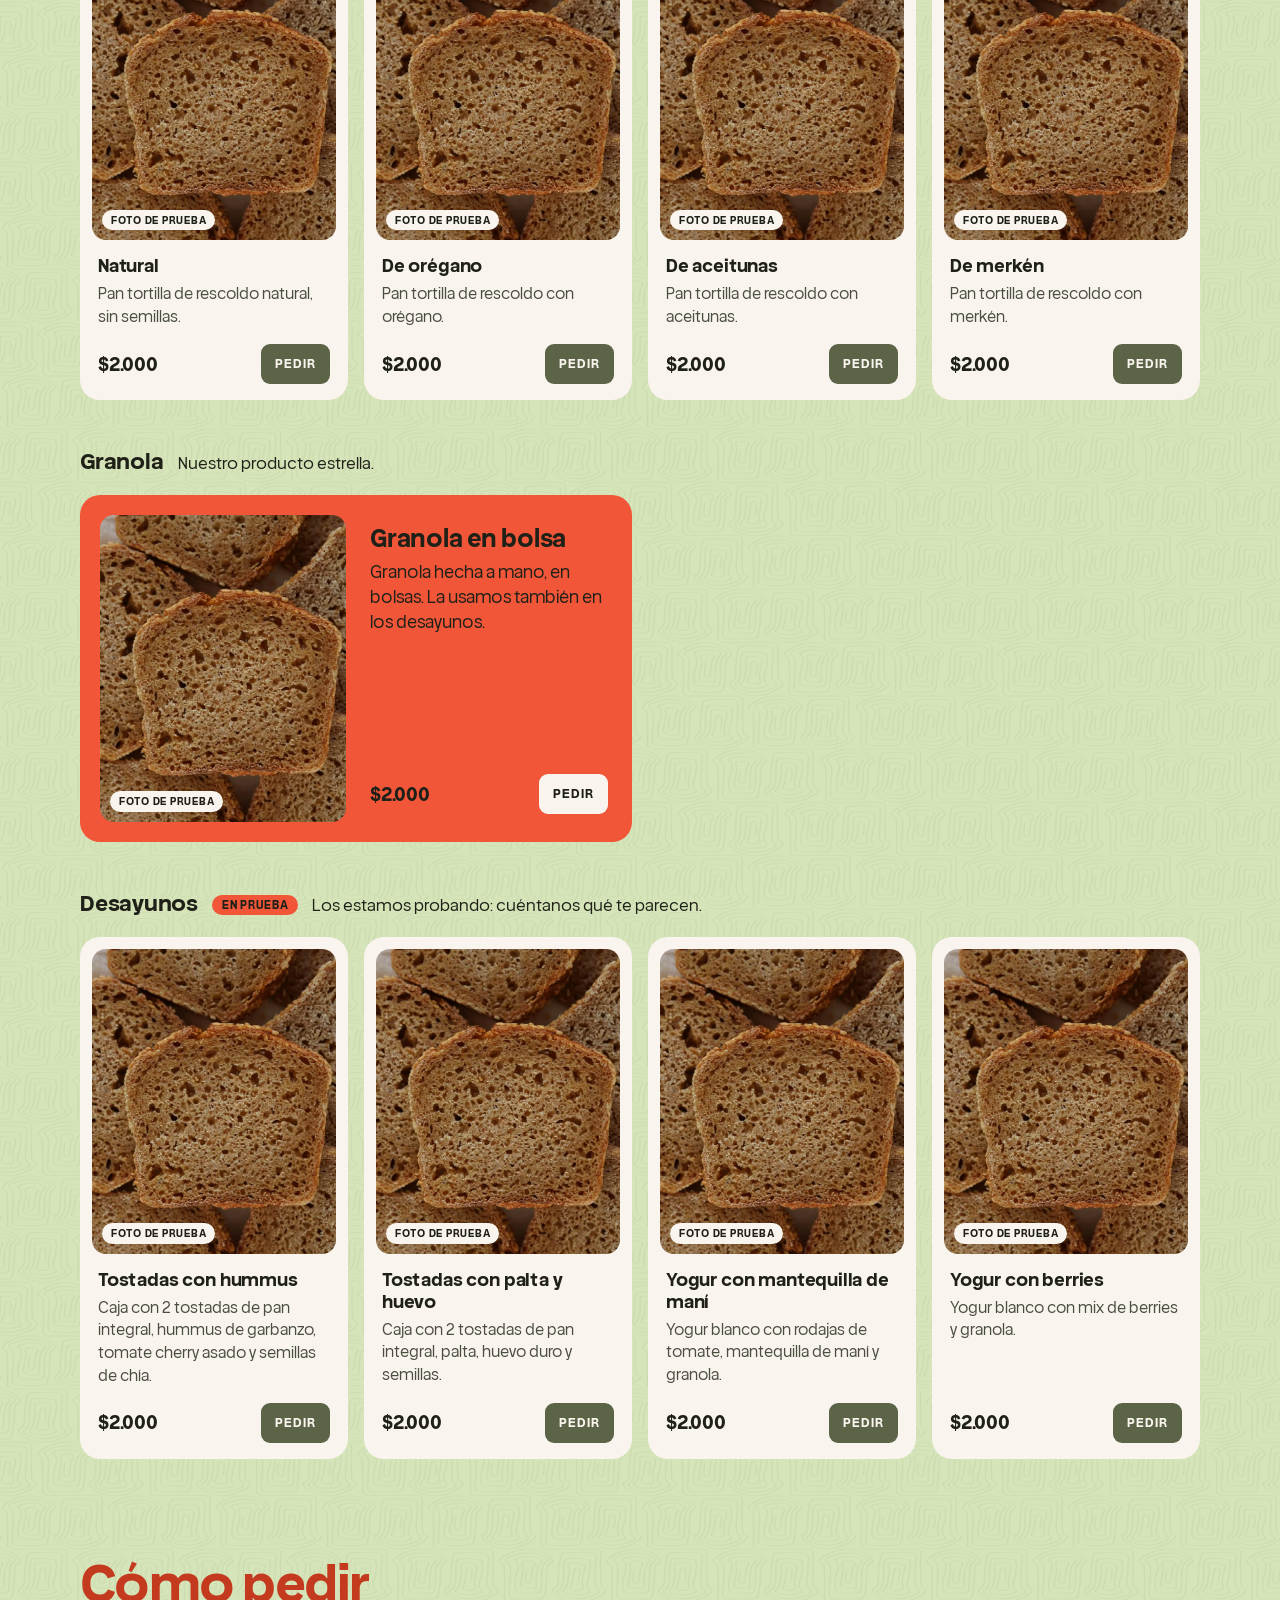
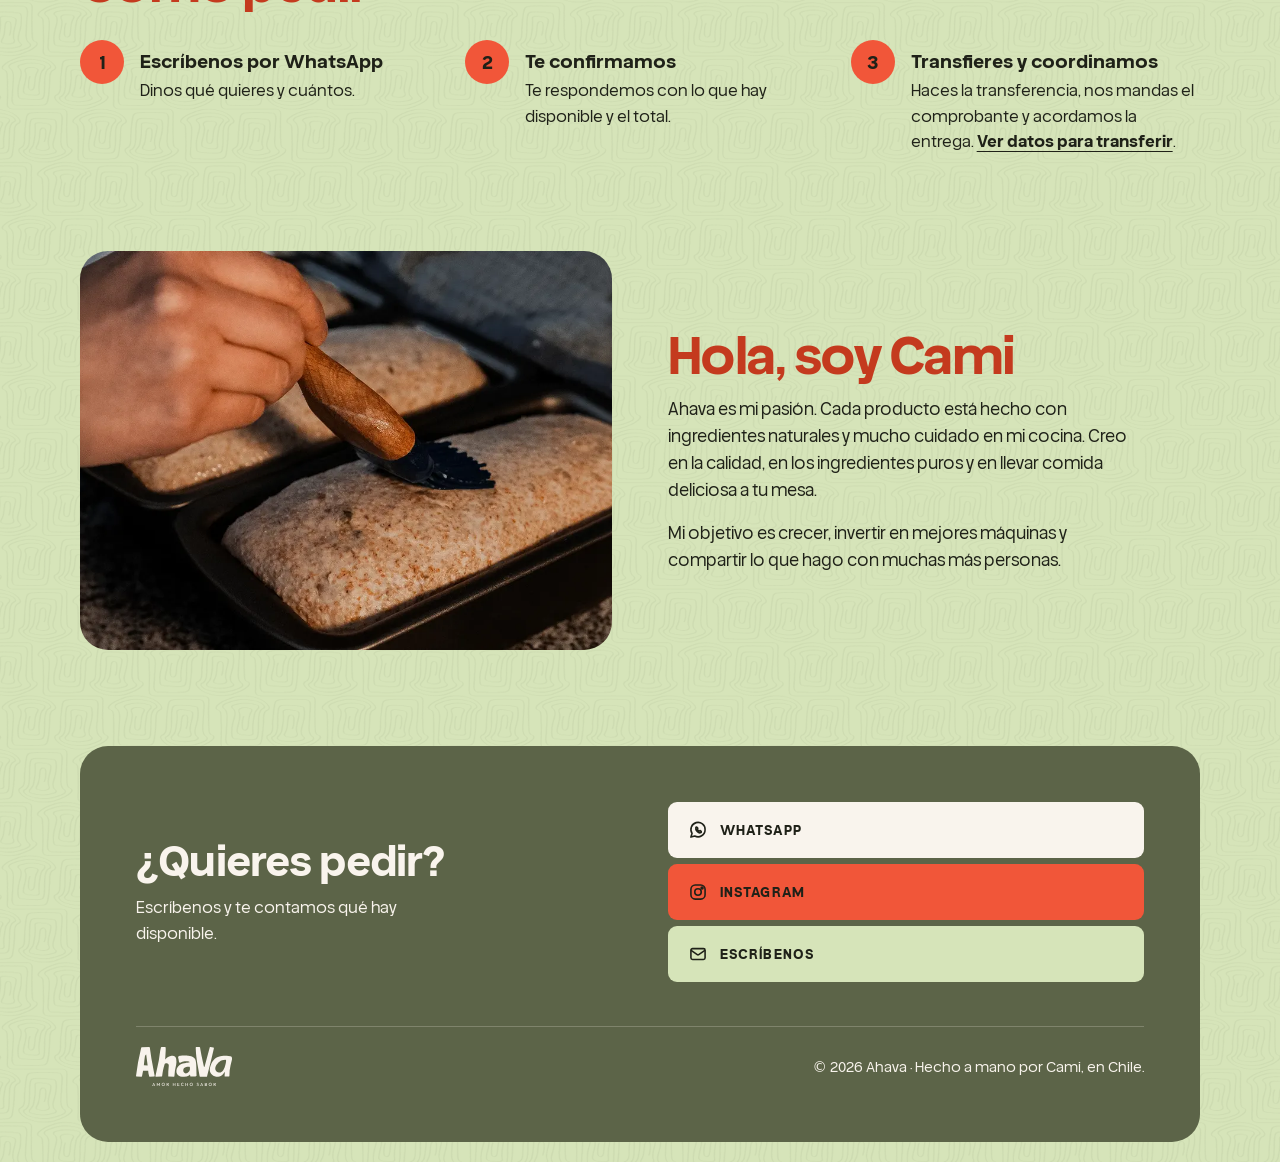
==== commit 2480618f: "Productos directo sobre la menta, sin la caja olivo Co-Authored-By: Claude Sonnet 5.5 <noreply@anthr" ====
--- a/index.html
+++ b/index.html
@@ -28,10 +28,10 @@
 
     /* ---------------------------------------------------------------
        Ahava — sitio
-       Una sola página corta, pensada fresca: pared menta de fondo, una
-       "mesa" olivo para los productos y el cierre, y el naranja-rojo como
-       el toque vivo (botones, destacado, títulos grandes). Tarjetas
-       redondeadas, un botón para pedir por WhatsApp en todos lados.
+       Una sola página corta, pensada fresca: pared menta de fondo, un
+       bloque olivo solo en el cierre, y el naranja-rojo como el toque
+       vivo (botones, destacado, títulos grandes). Tarjetas redondeadas,
+       un botón para pedir por WhatsApp en todos lados.
        Paleta de la marca: crema, olivo y rojo, más la menta de la pared.
        --------------------------------------------------------------- */
     :root {
@@ -190,13 +190,7 @@
     }
     .section-head p { margin-top: 10px; max-width: 52ch; }
 
-    /* --- Productos: la "mesa" olivo ------------------------------------ */
-    .table {
-      background: var(--olive); color: var(--cream);
-      border-radius: var(--r-card);
-      padding: clamp(24px, 5vw, 56px);
-    }
-    .table .section-head h2 { color: var(--cream); }
+    /* --- Productos ----------------------------------------------------- */
     .group { margin-top: 44px; }
     .group-head { display: flex; flex-wrap: wrap; align-items: baseline; gap: 4px 14px; margin-bottom: 16px; }
     .group-head h3 { font-size: 1.35rem; font-weight: 700; letter-spacing: -0.01em; }
@@ -393,7 +387,7 @@
         </div>
       </div>
 
-      <section id="productos" class="table" aria-labelledby="productos-titulo">
+      <section id="productos" aria-labelledby="productos-titulo">
         <div class="section-head">
           <h2 id="productos-titulo">Productos</h2>
           <p>Toca “Pedir” en el que quieras y se abre WhatsApp con el mensaje listo.</p>
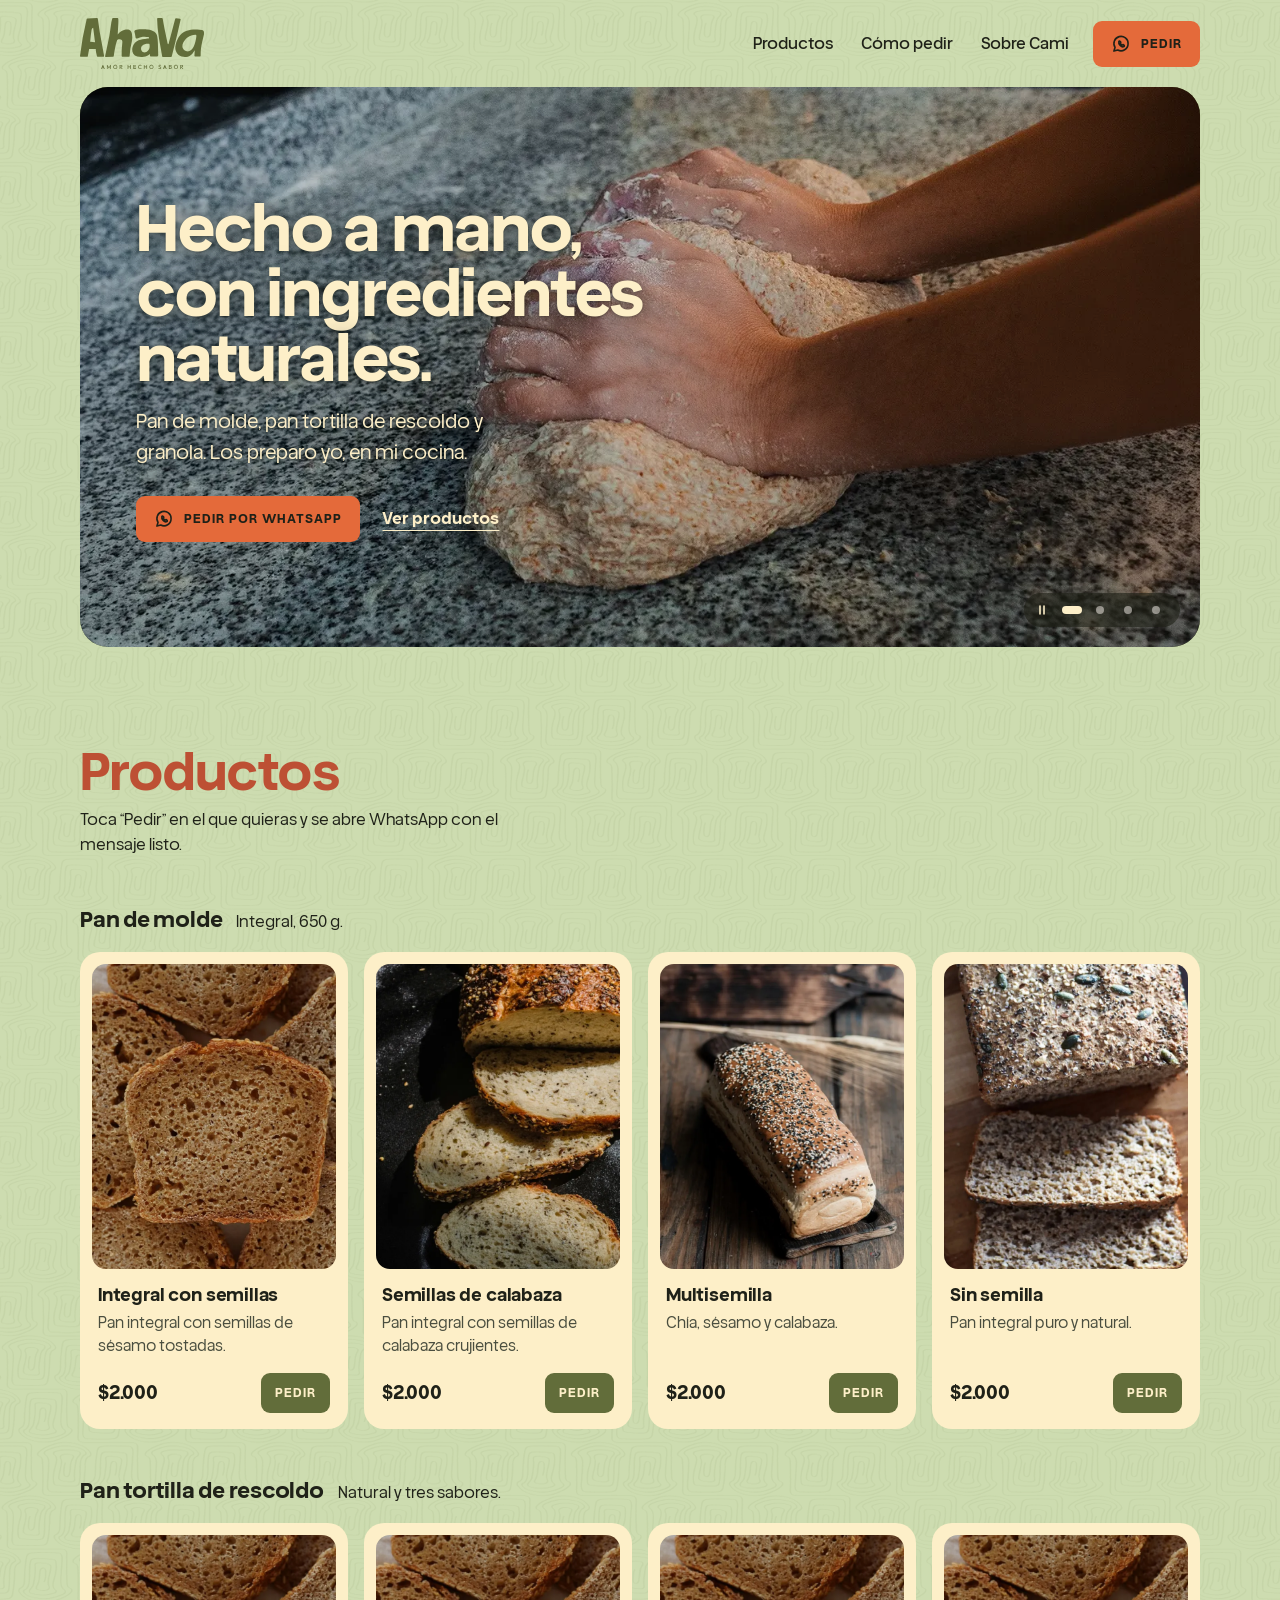
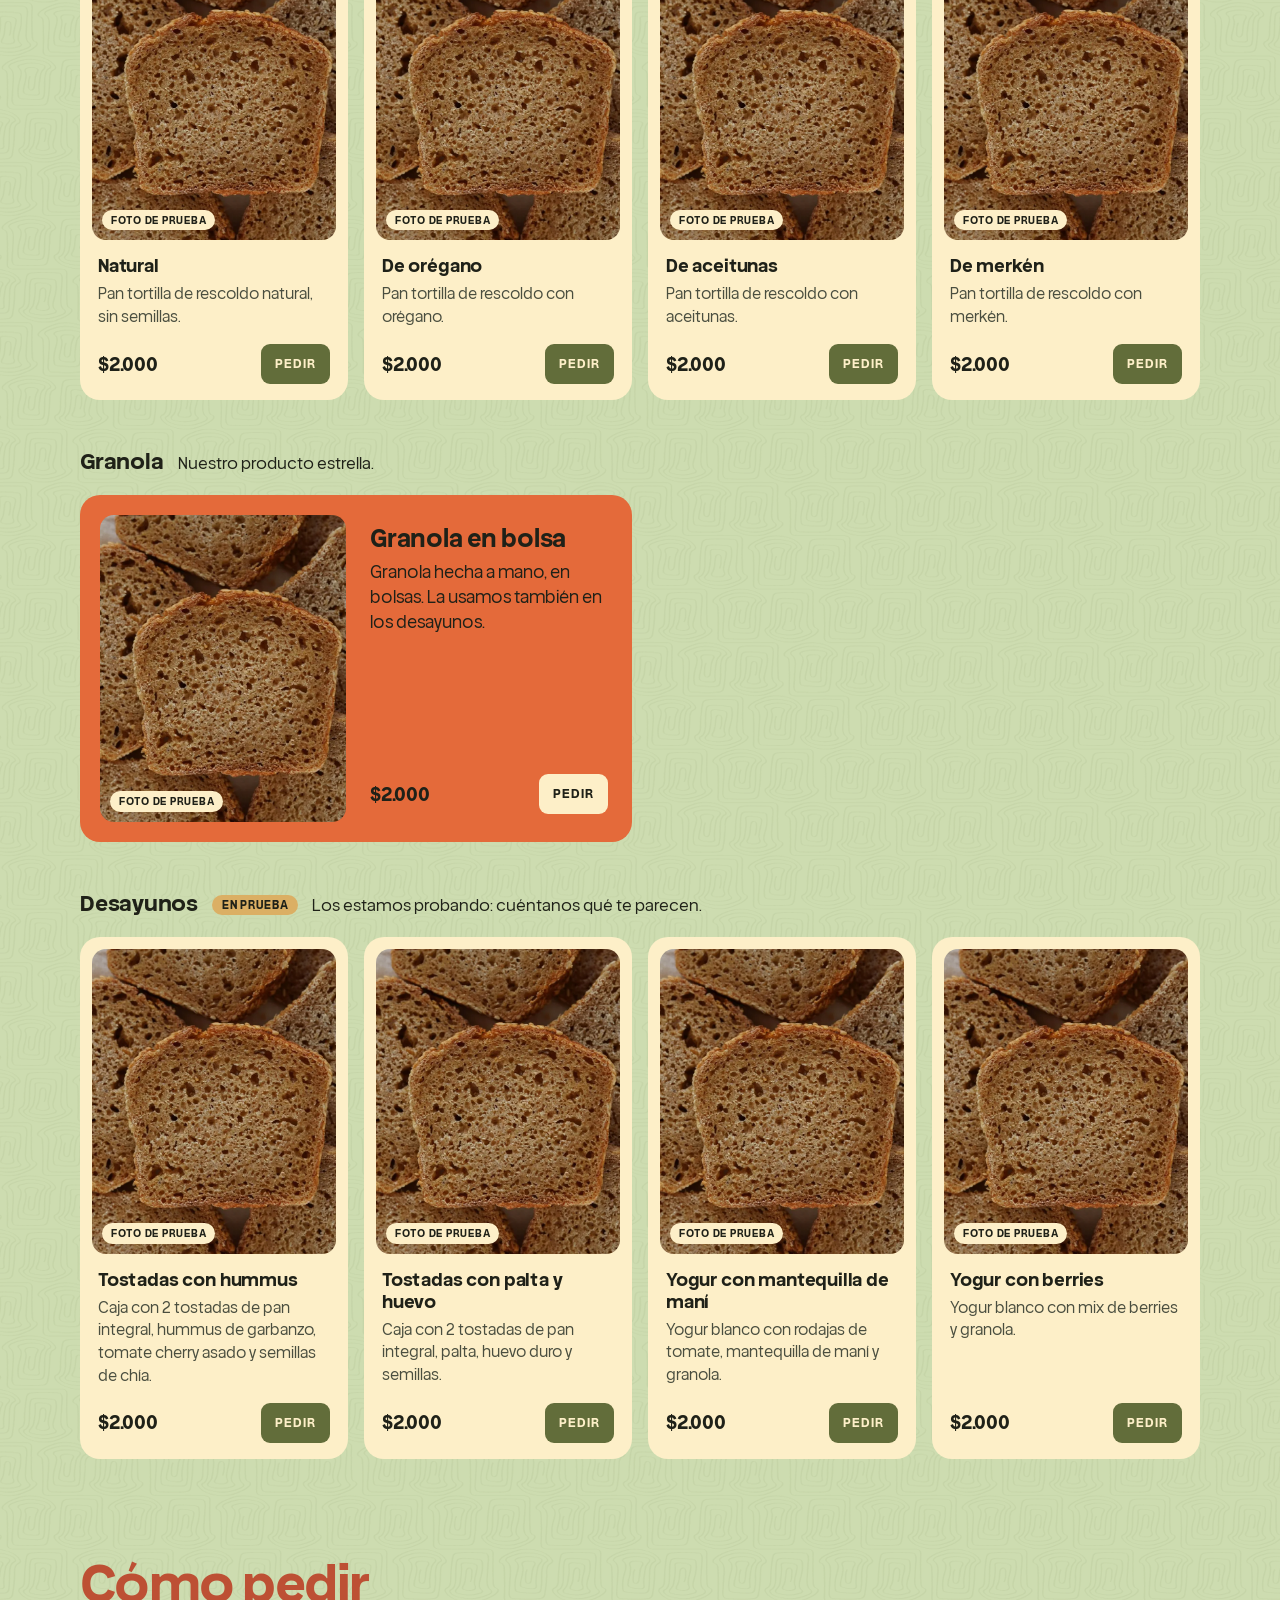
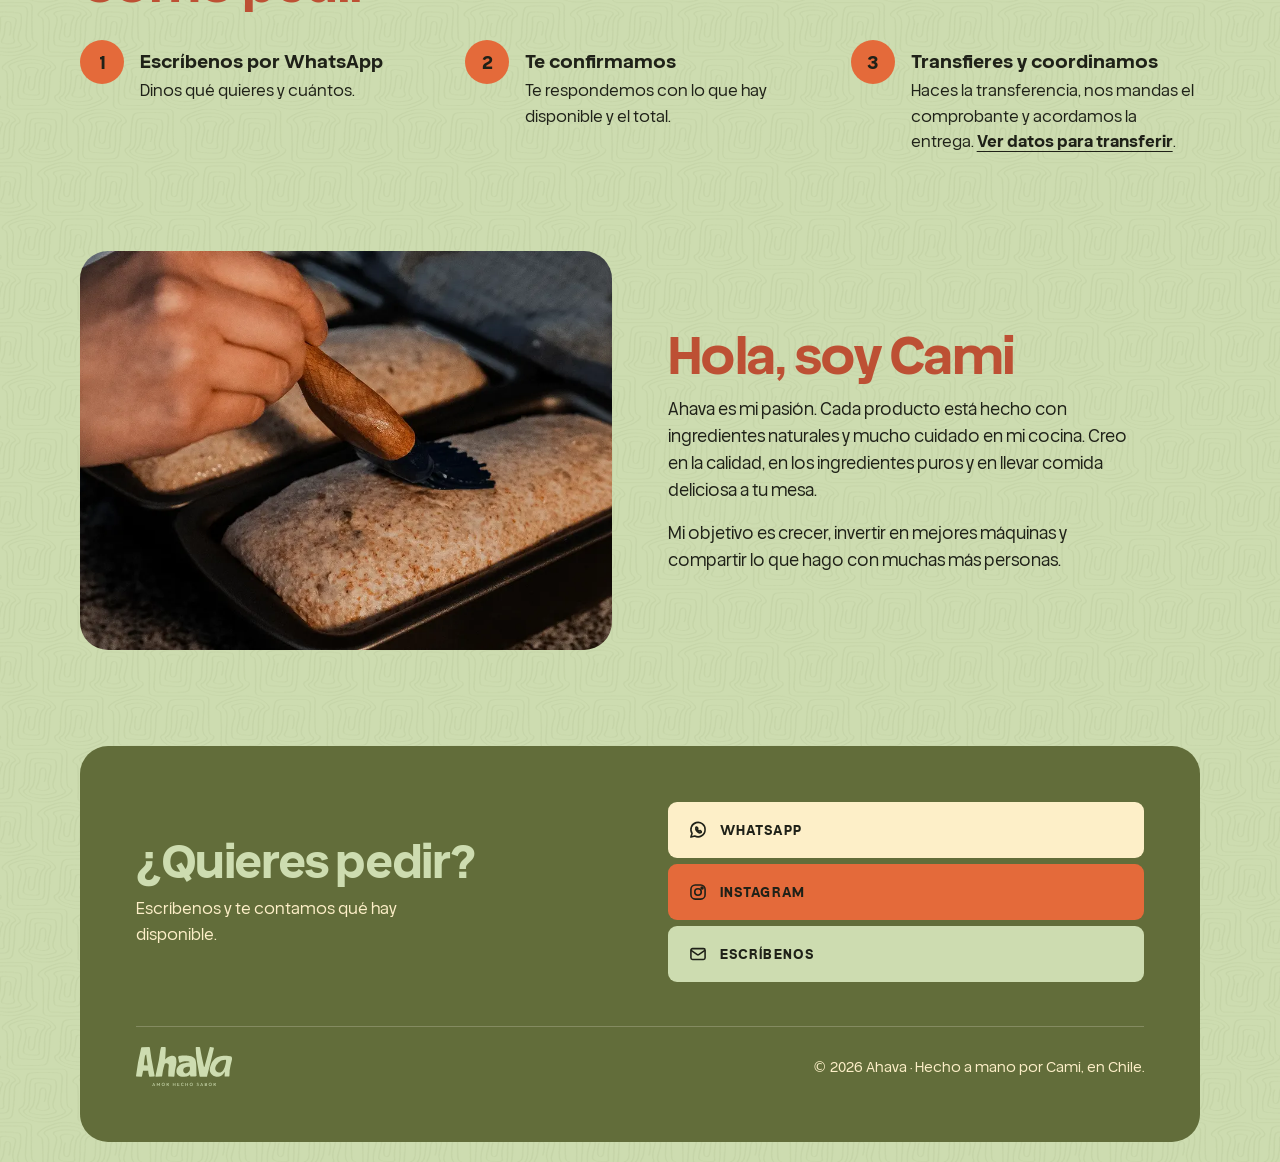
==== commit 14e5d869: "Paleta oficial de la marca: menta, olivo, naranja, terracota, mostaza y crema Co-Authored-By: Claude" ====
--- a/index.html
+++ b/index.html
@@ -5,7 +5,7 @@
   <meta name="viewport" content="width=device-width, initial-scale=1.0">
   <title>Ahava — Pan de molde, pan tortilla de rescoldo y granola</title>
   <meta name="description" content="Pan de molde, pan tortilla de rescoldo y granola hechos a mano por Cami, con ingredientes naturales. Pídelos por WhatsApp.">
-  <meta name="theme-color" content="#D6E4B9">
+  <meta name="theme-color" content="#CDDCB0">
 
   <meta property="og:type" content="website">
   <meta property="og:url" content="https://ahava.cl/">
@@ -35,16 +35,16 @@
        Paleta de la marca: crema, olivo y rojo, más la menta de la pared.
        --------------------------------------------------------------- */
     :root {
-      --mint:       #D6E4B9;   /* pared: fondo de página; tinta encima 12:1 */
-      --cream:      #F9F4ED;   /* tarjetas claras y texto sobre olivo */
-      --olive:      #5C6448;   /* mesa; crema encima 5.69:1, menta 4.64:1 */
-      --sage:       #E3E5D4;
-      --sage-deep:  #CFD3BA;
-      --sage-mid:   #B9C09F;
-      --red:        #F15639;   /* fondos con tinta encima 4.76:1 */
-      --orange:     #C43A1E;   /* títulos grandes sobre menta; 3,9:1 liso, 3,2:1 sobre un trazo */
-      --ink:        #1F2118;   /* sobre crema 15:1 */
-      --ink-soft:   #4A4E3F;   /* sobre crema 8:1 */
+      /* Paleta de la marca (oct-2026): tres familias, cada una en oscuro,
+         medio y claro. Acá solo van las que se usan. */
+      --mint:       #CDDCB0;   /* pared: fondo de página; tinta encima 11,2:1 */
+      --olive:      #626D3A;   /* bloques y botones; crema encima 4,9:1 */
+      --orange:     #E46A3A;   /* fondos vivos; tinta encima 5,0:1 */
+      --terracotta: #BD5034;   /* títulos grandes sobre menta; 3,3:1 liso, 3,1:1 bajo un trazo */
+      --mustard:    #DBAF64;   /* etiqueta "En prueba"; tinta encima 8:1 */
+      --cream:      #FDEFC8;   /* tarjetas y texto sobre olivo */
+      --ink:        #1F2118;   /* sobre crema 14,2:1 */
+      --ink-soft:   #4A4E3F;   /* sobre crema 7,5:1 */
 
       --r-card: 28px;
       --r-item: 20px;
@@ -102,7 +102,7 @@
     .btn:active { transform: translateY(1px); filter: brightness(0.95); }
     .btn-olive { background: var(--olive); color: var(--cream); }
     .btn-cream { background: var(--cream); color: var(--ink); }
-    .btn-red { background: var(--red); color: var(--ink); }
+    .btn-orange { background: var(--orange); color: var(--ink); }
 
     /* --- Cabecera ------------------------------------------------------ */
     .top { display: flex; align-items: center; justify-content: space-between; gap: 16px; padding: 18px 0; }
@@ -186,7 +186,7 @@
     .section-head h2, .about h2 {
       font-size: clamp(2rem, 5vw, 3.2rem);
       font-weight: 700; letter-spacing: -0.03em; line-height: 1.04;
-      color: var(--orange);
+      color: var(--terracotta);
     }
     .section-head p { margin-top: 10px; max-width: 52ch; }
 
@@ -196,7 +196,7 @@
     .group-head h3 { font-size: 1.35rem; font-weight: 700; letter-spacing: -0.01em; }
     .tag {
       display: inline-block; padding: 1px 10px; border-radius: 999px;
-      background: var(--red); color: var(--ink);
+      background: var(--mustard); color: var(--ink);
       font-size: 0.72rem; font-weight: 700; text-transform: uppercase; letter-spacing: 0.07em;
       transform: translateY(-2px);
     }
@@ -209,7 +209,7 @@
     }
     .card img {
       width: 100%; aspect-ratio: 1 / 1; object-fit: cover;
-      border-radius: 14px; background: var(--sage-deep);
+      border-radius: 14px; background: var(--mint);
     }
     @media (min-width: 560px) { .card img { aspect-ratio: 4 / 5; } }
     .media { position: relative; }
@@ -227,7 +227,7 @@
     .card .btn { min-height: 40px; padding: 9px 14px; }
 
     /* Producto estrella: ocupa dos columnas y es el toque vivo de la mesa. */
-    .card.star { background: var(--red); }
+    .card.star { background: var(--orange); }
     .card.star .desc { color: var(--ink); font-size: 1.05rem; }
     .card.star .btn { background: var(--cream); color: var(--ink); }
     .card.star h4 { font-size: 1.5rem; }
@@ -245,7 +245,7 @@
     .step-n {
       flex: none;
       width: 44px; height: 44px; border-radius: 50%;
-      background: var(--red); color: var(--ink);
+      background: var(--orange); color: var(--ink);
       display: grid; place-items: center;
       font-weight: 700; font-size: 1.15rem;
     }
@@ -269,7 +269,7 @@
       margin-bottom: 20px;
     }
     .closing-grid { display: grid; gap: 28px; align-items: center; }
-    .closing h2 { font-size: clamp(1.8rem, 4vw, 2.6rem); font-weight: 700; letter-spacing: -0.02em; line-height: 1.1; }
+    .closing h2 { font-size: clamp(1.9rem, 4.4vw, 2.9rem); font-weight: 700; letter-spacing: -0.03em; line-height: 1.04; color: var(--mint); }
     .closing p { margin-top: 12px; max-width: 36ch; }
     .bars { display: grid; gap: 6px; }
     .bar {
@@ -282,7 +282,7 @@
     }
     .bar:hover { filter: brightness(1.06); }
     .bar-whatsapp { background: var(--cream); }
-    .bar-instagram { background: var(--red); }
+    .bar-instagram { background: var(--orange); }
     .bar-mail { background: var(--mint); }
     .legal {
       margin-top: clamp(28px, 5vw, 44px); padding-top: 20px;
@@ -294,9 +294,9 @@
     @media (min-width: 820px) { .closing-grid { grid-template-columns: 1fr 1fr; gap: 56px; } }
 
     /* Patrón de rebanadas de pan sobre la menta de la página. El mosaico
-       (480 px, trazos olivo al 7% ya incluido) se repite sin costuras; si
+       (480 px, trazos olivo al 7% ya incluidos) se repite sin costuras; si
        no carga, el fondo sigue siendo menta lisa. Es solo una textura: el
-       peor caso de lectura (un trazo bajo el texto) queda sobre 11:1. */
+       peor caso de lectura (un trazo bajo el texto) queda sobre 10:1. */
     body {
       background-image: url('assets/images/patron-tile-menta.png');
       background-size: 320px 320px;
@@ -339,7 +339,7 @@
         <a href="#como-pedir">Cómo pedir</a>
         <a href="#cami">Sobre Cami</a>
       </nav>
-      <a class="btn btn-red" data-wa="Hola Cami, quiero hacer un pedido." href="https://wa.me/56968284285" target="_blank" rel="noopener noreferrer">
+      <a class="btn btn-orange" data-wa="Hola Cami, quiero hacer un pedido." href="https://wa.me/56968284285" target="_blank" rel="noopener noreferrer">
         <svg class="icon" viewBox="0 0 24 24" aria-hidden="true"><use href="#i-whatsapp"/></svg>
         Pedir
       </a>
@@ -351,7 +351,7 @@
           <h1>Hecho a mano, con ingredientes naturales.</h1>
           <p>Pan de molde, pan tortilla de rescoldo y granola. Los preparo yo, en mi cocina.</p>
           <div class="hero-actions">
-            <a class="btn btn-red" data-wa="Hola Cami, quiero hacer un pedido." href="https://wa.me/56968284285" target="_blank" rel="noopener noreferrer">
+            <a class="btn btn-orange" data-wa="Hola Cami, quiero hacer un pedido." href="https://wa.me/56968284285" target="_blank" rel="noopener noreferrer">
               <svg class="icon" viewBox="0 0 24 24" aria-hidden="true"><use href="#i-whatsapp"/></svg>
               Pedir por WhatsApp
             </a>
@@ -457,7 +457,7 @@
         </div>
       </div>
       <div class="legal">
-        <img src="assets/images/logo-ahava.svg" alt="Ahava" width="96" height="40" loading="lazy">
+        <img src="assets/images/logo-ahava-menta.svg" alt="Ahava" width="96" height="40" loading="lazy">
         <span>© <span id="anio">2026</span> Ahava · Hecho a mano por Cami, en Chile.</span>
       </div>
     </footer>
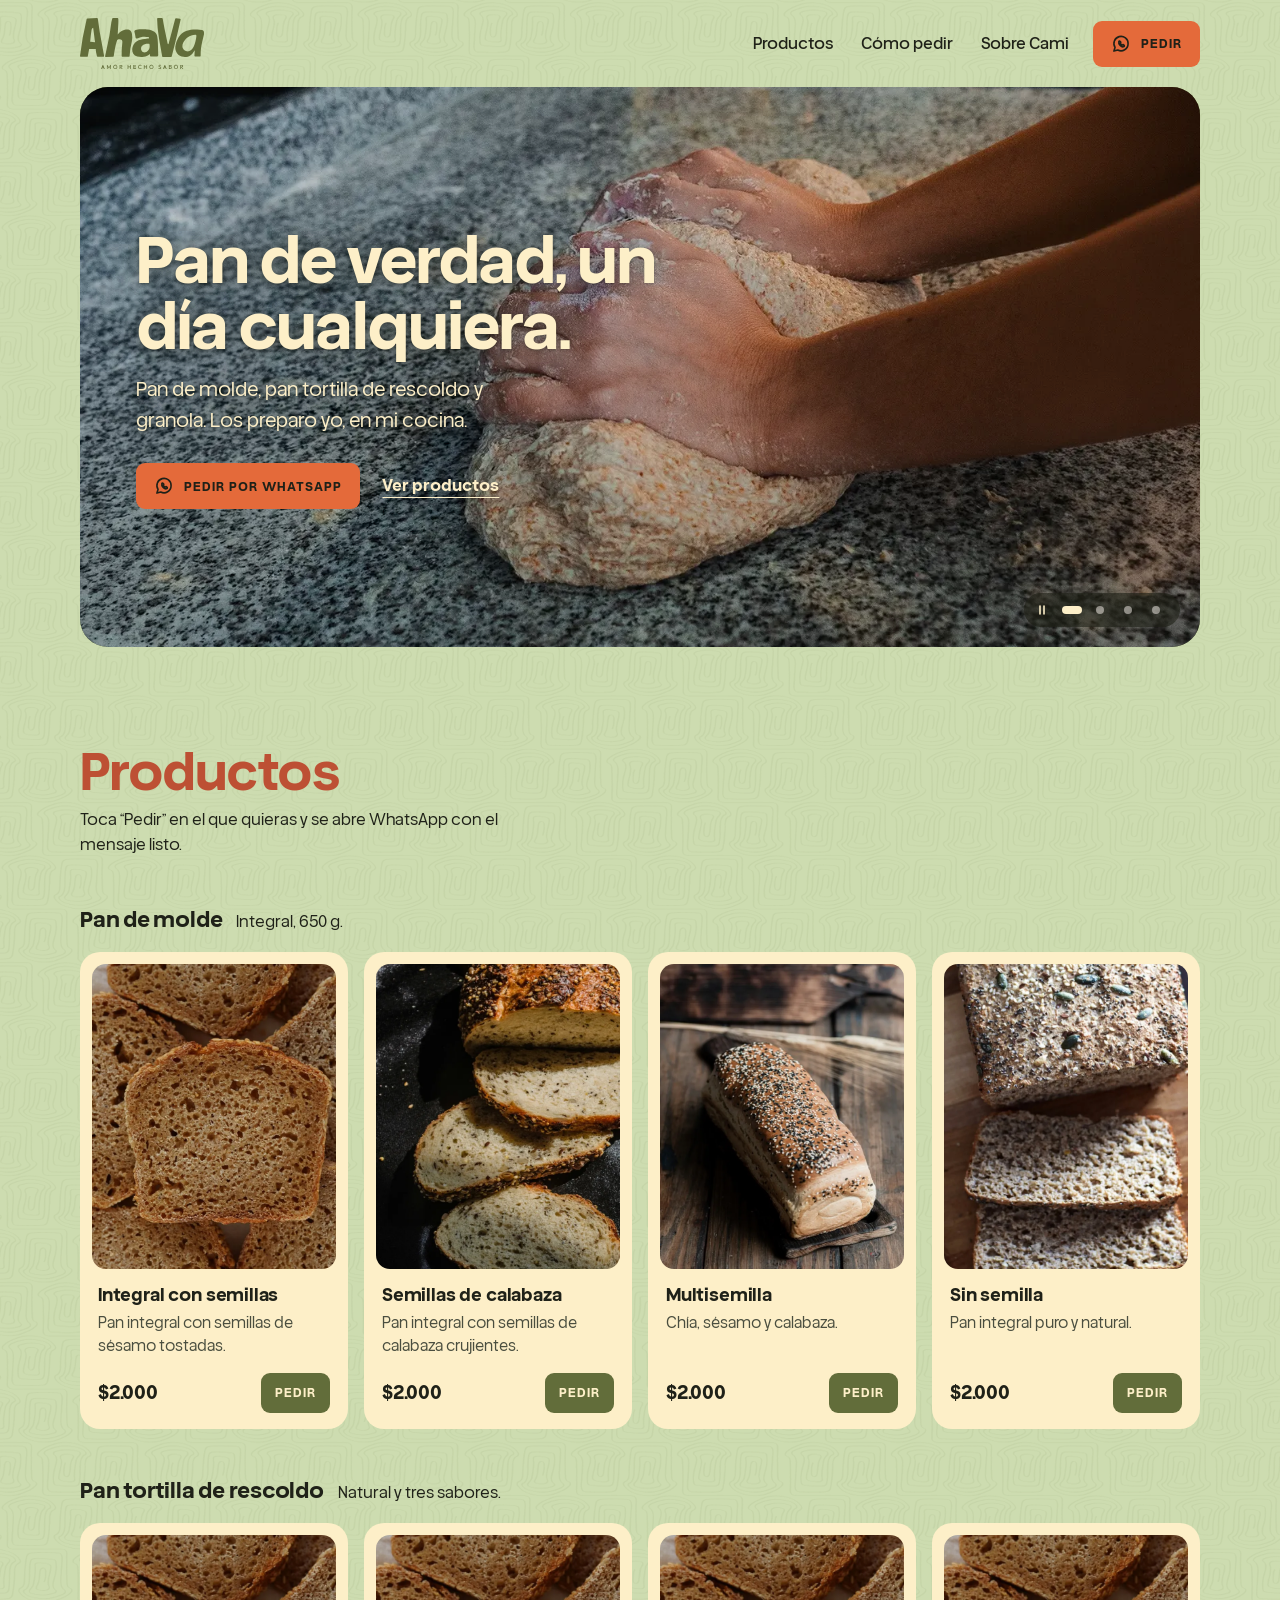
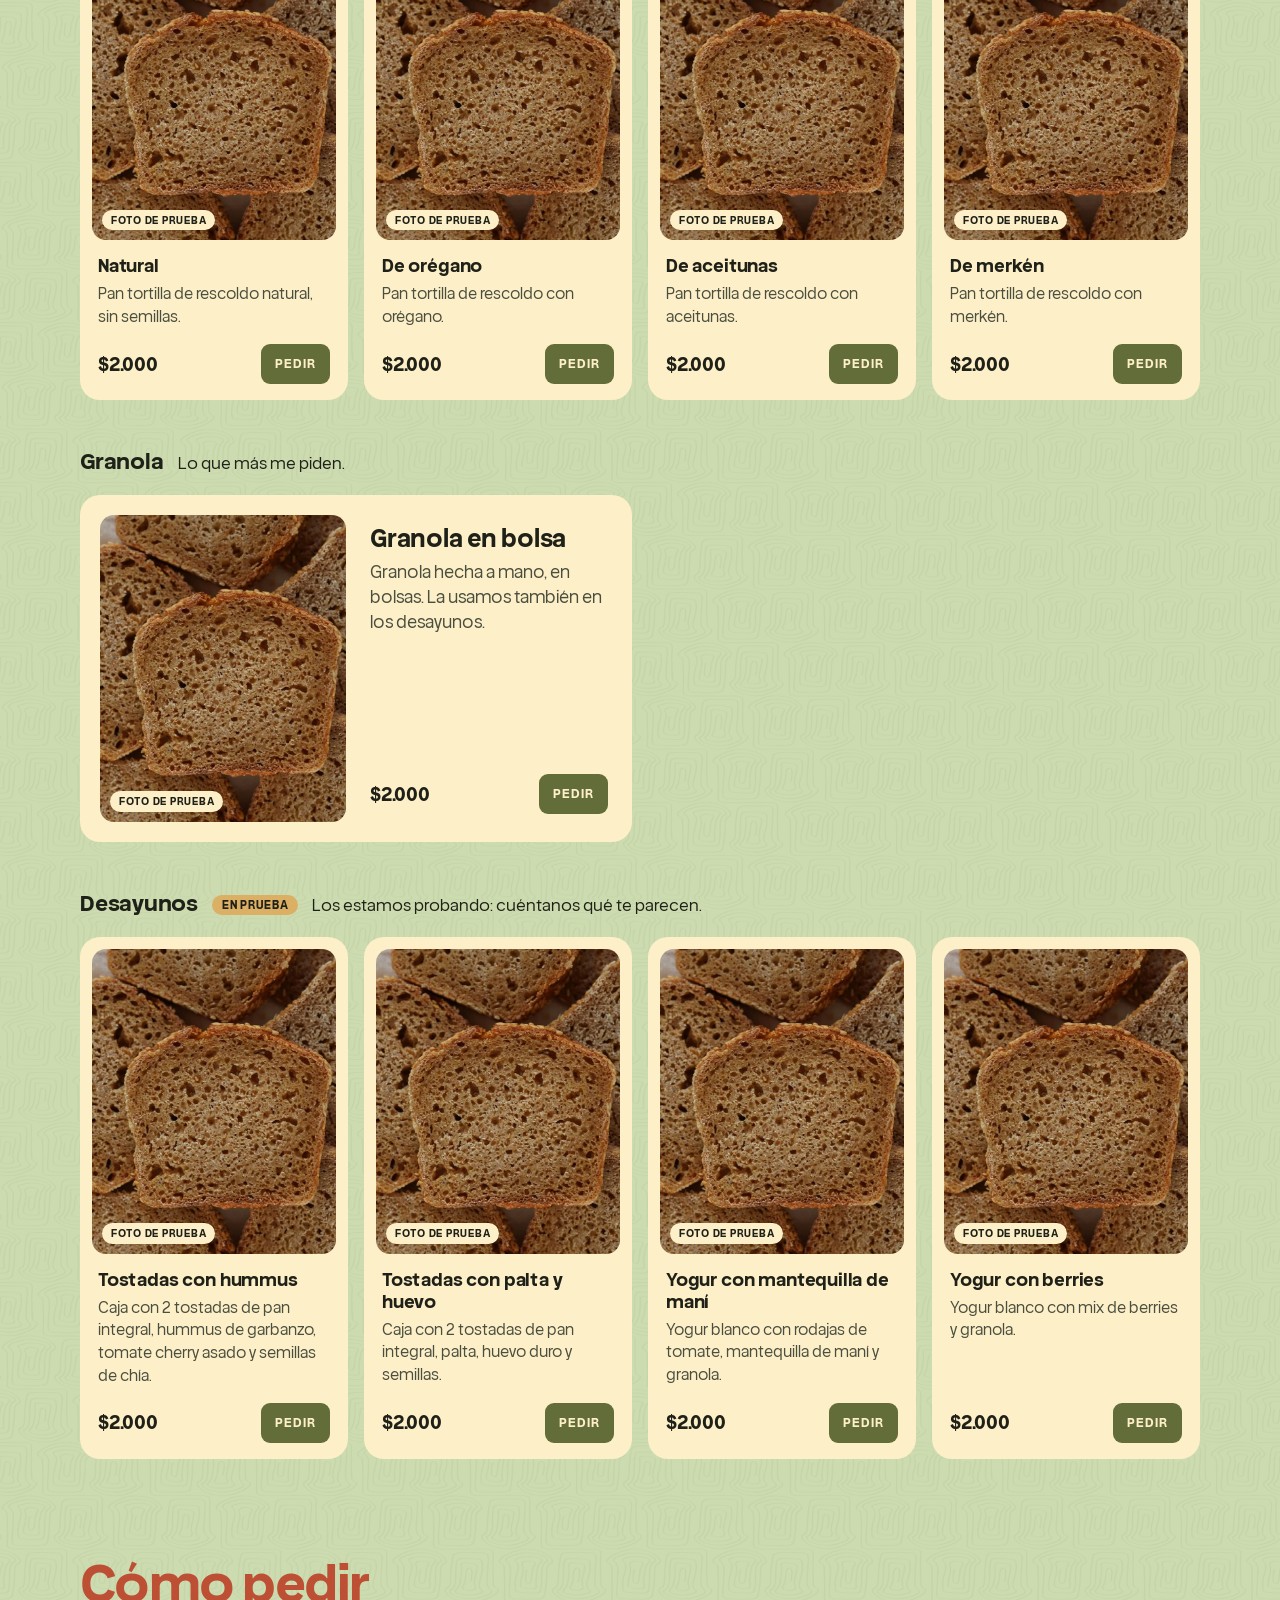
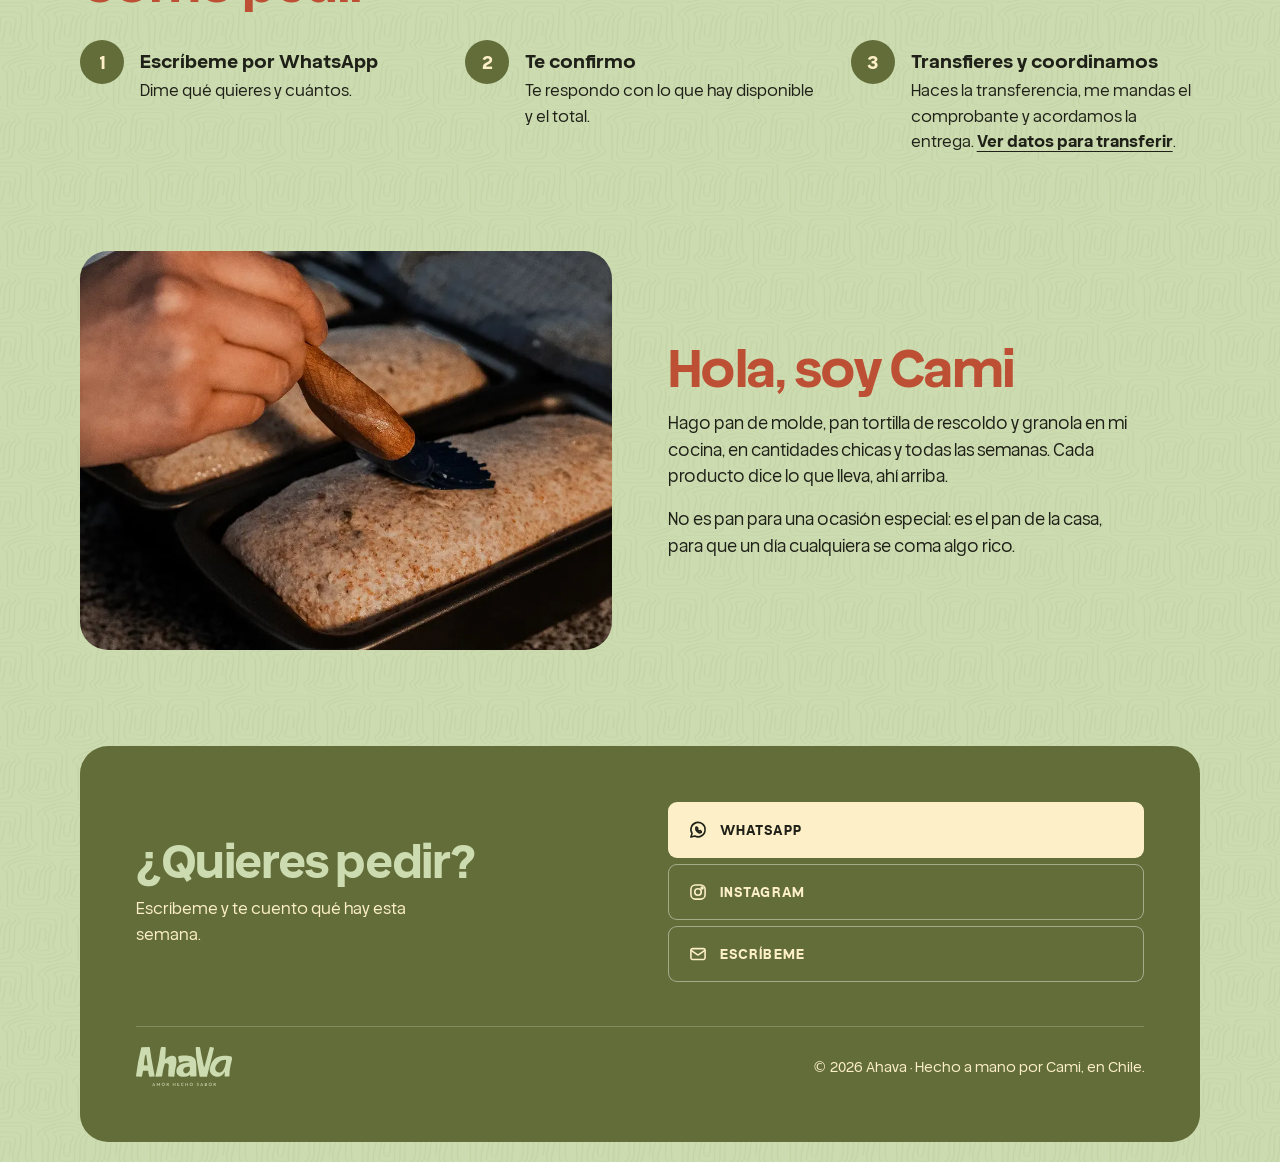
==== commit 0ba75c17: "Sitio alineado al brief: una sola voz y el naranja solo para pedir Co-Authored-By: Claude Opus 5 <no" ====
--- a/index.html
+++ b/index.html
@@ -4,13 +4,13 @@
   <meta charset="UTF-8">
   <meta name="viewport" content="width=device-width, initial-scale=1.0">
   <title>Ahava — Pan de molde, pan tortilla de rescoldo y granola</title>
-  <meta name="description" content="Pan de molde, pan tortilla de rescoldo y granola hechos a mano por Cami, con ingredientes naturales. Pídelos por WhatsApp.">
+  <meta name="description" content="Pan de molde, pan tortilla de rescoldo y granola. Los hace Cami a mano, en su cocina, todas las semanas. Pídelos por WhatsApp.">
   <meta name="theme-color" content="#CDDCB0">
 
   <meta property="og:type" content="website">
   <meta property="og:url" content="https://ahava.cl/">
-  <meta property="og:title" content="Ahava — Amor hecho sabor">
-  <meta property="og:description" content="Pan de molde, pan tortilla de rescoldo y granola hechos a mano, con ingredientes naturales.">
+  <meta property="og:title" content="Ahava — Pan hecho a mano, todas las semanas">
+  <meta property="og:description" content="Pan de molde, pan tortilla de rescoldo y granola. Los hace Cami a mano, en su cocina.">
   <meta property="og:image" content="https://ahava.cl/assets/images/og-cover.jpg">
   <meta property="og:image:width" content="1200">
   <meta property="og:image:height" content="630">
@@ -29,10 +29,12 @@
     /* ---------------------------------------------------------------
        Ahava — sitio
        Una sola página corta, pensada fresca: pared menta de fondo, un
-       bloque olivo solo en el cierre, y el naranja-rojo como el toque
-       vivo (botones, destacado, títulos grandes). Tarjetas redondeadas,
-       un botón para pedir por WhatsApp en todos lados.
-       Paleta de la marca: crema, olivo y rojo, más la menta de la pared.
+       bloque olivo solo en el cierre y tarjetas crema encima.
+       Regla del brief: el naranja tiene un solo trabajo, que es PEDIR.
+       Va en los botones de pedido y en ningún otro lado; lo demás que
+       antes era naranja (los números de paso, la tarjeta estrella, la
+       barra de Instagram) se resuelve con crema, tamaño o contorno.
+       Paleta de la marca: crema, olivo y naranja, más la menta de la pared.
        --------------------------------------------------------------- */
     :root {
       /* Paleta de la marca (oct-2026): tres familias, cada una en oscuro,
@@ -226,10 +228,10 @@
     .price { font-size: 1.2rem; font-weight: 700; letter-spacing: -0.01em; }
     .card .btn { min-height: 40px; padding: 9px 14px; }
 
-    /* Producto estrella: ocupa dos columnas y es el toque vivo de la mesa. */
-    .card.star { background: var(--orange); }
-    .card.star .desc { color: var(--ink); font-size: 1.05rem; }
-    .card.star .btn { background: var(--cream); color: var(--ink); }
+    /* Producto estrella: se destaca por tamaño, no por color — ocupa dos
+       columnas y lleva el nombre más grande, pero es una tarjeta más. */
+    .card.star { background: var(--cream); }
+    .card.star .desc { font-size: 1.05rem; }
     .card.star h4 { font-size: 1.5rem; }
     @media (min-width: 560px) {
       .card.star { grid-column: span 2; padding: 20px; }
@@ -245,7 +247,7 @@
     .step-n {
       flex: none;
       width: 44px; height: 44px; border-radius: 50%;
-      background: var(--orange); color: var(--ink);
+      background: var(--olive); color: var(--cream);
       display: grid; place-items: center;
       font-weight: 700; font-size: 1.15rem;
     }
@@ -281,9 +283,14 @@
       transition: filter 160ms var(--ease);
     }
     .bar:hover { filter: brightness(1.06); }
+    /* WhatsApp es la acción principal y la única barra llena; las otras dos
+       van en contorno para que no compitan con ella. */
     .bar-whatsapp { background: var(--cream); }
-    .bar-instagram { background: var(--orange); }
-    .bar-mail { background: var(--mint); }
+    .bar-instagram, .bar-mail {
+      background: transparent; color: var(--cream);
+      box-shadow: inset 0 0 0 1px rgba(249, 244, 237, 0.45);
+    }
+    .bar-instagram:hover, .bar-mail:hover { background: rgba(249, 244, 237, 0.12); }
     .legal {
       margin-top: clamp(28px, 5vw, 44px); padding-top: 20px;
       border-top: 1px solid rgba(249, 244, 237, 0.22);
@@ -332,7 +339,7 @@
   <div class="wrap">
     <header class="top">
       <a class="logo" href="#inicio" aria-label="Ahava, ir al inicio">
-        <img src="assets/images/logo-ahava-olive.svg" alt="Ahava, amor hecho sabor" width="124" height="51">
+        <img src="assets/images/logo-ahava-olive.svg" alt="Ahava" width="124" height="51">
       </a>
       <nav class="nav" aria-label="Principal">
         <a href="#productos">Productos</a>
@@ -348,7 +355,7 @@
     <main id="inicio">
       <div class="hero">
         <div class="hero-copy">
-          <h1>Hecho a mano, con ingredientes naturales.</h1>
+          <h1>Pan de verdad, un día cualquiera.</h1>
           <p>Pan de molde, pan tortilla de rescoldo y granola. Los preparo yo, en mi cocina.</p>
           <div class="hero-actions">
             <a class="btn btn-orange" data-wa="Hola Cami, quiero hacer un pedido." href="https://wa.me/56968284285" target="_blank" rel="noopener noreferrer">
@@ -393,7 +400,7 @@
           <p>Toca “Pedir” en el que quieras y se abre WhatsApp con el mensaje listo.</p>
         </div>
         <div id="grupos"></div>
-        <noscript><p>Escríbenos por WhatsApp al +56 9 6828 4285 y te contamos qué hay disponible.</p></noscript>
+        <noscript><p>Escríbeme por WhatsApp al +56 9 6828 4285 y te cuento qué hay disponible.</p></noscript>
       </section>
 
       <section id="como-pedir" aria-labelledby="pedir-titulo">
@@ -404,22 +411,22 @@
           <li class="step">
             <span class="step-n" aria-hidden="true">1</span>
             <div>
-              <h3>Escríbenos por WhatsApp</h3>
-              <p>Dinos qué quieres y cuántos.</p>
+              <h3>Escríbeme por WhatsApp</h3>
+              <p>Dime qué quieres y cuántos.</p>
             </div>
           </li>
           <li class="step">
             <span class="step-n" aria-hidden="true">2</span>
             <div>
-              <h3>Te confirmamos</h3>
-              <p>Te respondemos con lo que hay disponible y el total.</p>
+              <h3>Te confirmo</h3>
+              <p>Te respondo con lo que hay disponible y el total.</p>
             </div>
           </li>
           <li class="step">
             <span class="step-n" aria-hidden="true">3</span>
             <div>
               <h3>Transfieres y coordinamos</h3>
-              <p>Haces la transferencia, nos mandas el comprobante y acordamos la entrega. <a href="/transferir">Ver datos para transferir</a>.</p>
+              <p>Haces la transferencia, me mandas el comprobante y acordamos la entrega. <a href="/transferir">Ver datos para transferir</a>.</p>
             </div>
           </li>
         </ol>
@@ -429,8 +436,8 @@
         <img src="assets/images/cami-pincelando.webp" alt="Cami pincelando panes de molde antes de hornearlos" width="1200" height="675" loading="lazy">
         <div>
           <h2 id="cami-titulo">Hola, soy Cami</h2>
-          <p>Ahava es mi pasión. Cada producto está hecho con ingredientes naturales y mucho cuidado en mi cocina. Creo en la calidad, en los ingredientes puros y en llevar comida deliciosa a tu mesa.</p>
-          <p>Mi objetivo es crecer, invertir en mejores máquinas y compartir lo que hago con muchas más personas.</p>
+          <p>Hago pan de molde, pan tortilla de rescoldo y granola en mi cocina, en cantidades chicas y todas las semanas. Cada producto dice lo que lleva, ahí arriba.</p>
+          <p>No es pan para una ocasión especial: es el pan de la casa, para que un día cualquiera se coma algo rico.</p>
         </div>
       </section>
     </main>
@@ -439,7 +446,7 @@
       <div class="closing-grid">
         <div>
           <h2>¿Quieres pedir?</h2>
-          <p>Escríbenos y te contamos qué hay disponible.</p>
+          <p>Escríbeme y te cuento qué hay esta semana.</p>
         </div>
         <div class="bars">
           <a class="bar bar-whatsapp" data-wa="Hola Cami, quiero hacer un pedido." href="https://wa.me/56968284285" target="_blank" rel="noopener noreferrer">
@@ -452,7 +459,7 @@
           </a>
           <a class="bar bar-mail" href="mailto:cam.sepulvedao@gmail.com?subject=Consulta%20desde%20ahava.cl">
             <svg class="icon" viewBox="0 0 24 24" aria-hidden="true"><use href="#i-mail"/></svg>
-            Escríbenos
+            Escríbeme
           </a>
         </div>
       </div>
@@ -497,7 +504,7 @@
         ]
       },
       {
-        titulo: 'Granola', nota: 'Nuestro producto estrella.', prefijo: '',
+        titulo: 'Granola', nota: 'Lo que más me piden.', prefijo: '',
         items: [
           { nombre: 'Granola en bolsa', desc: 'Granola hecha a mano, en bolsas. La usamos también en los desayunos.', estrella: true }
         ]
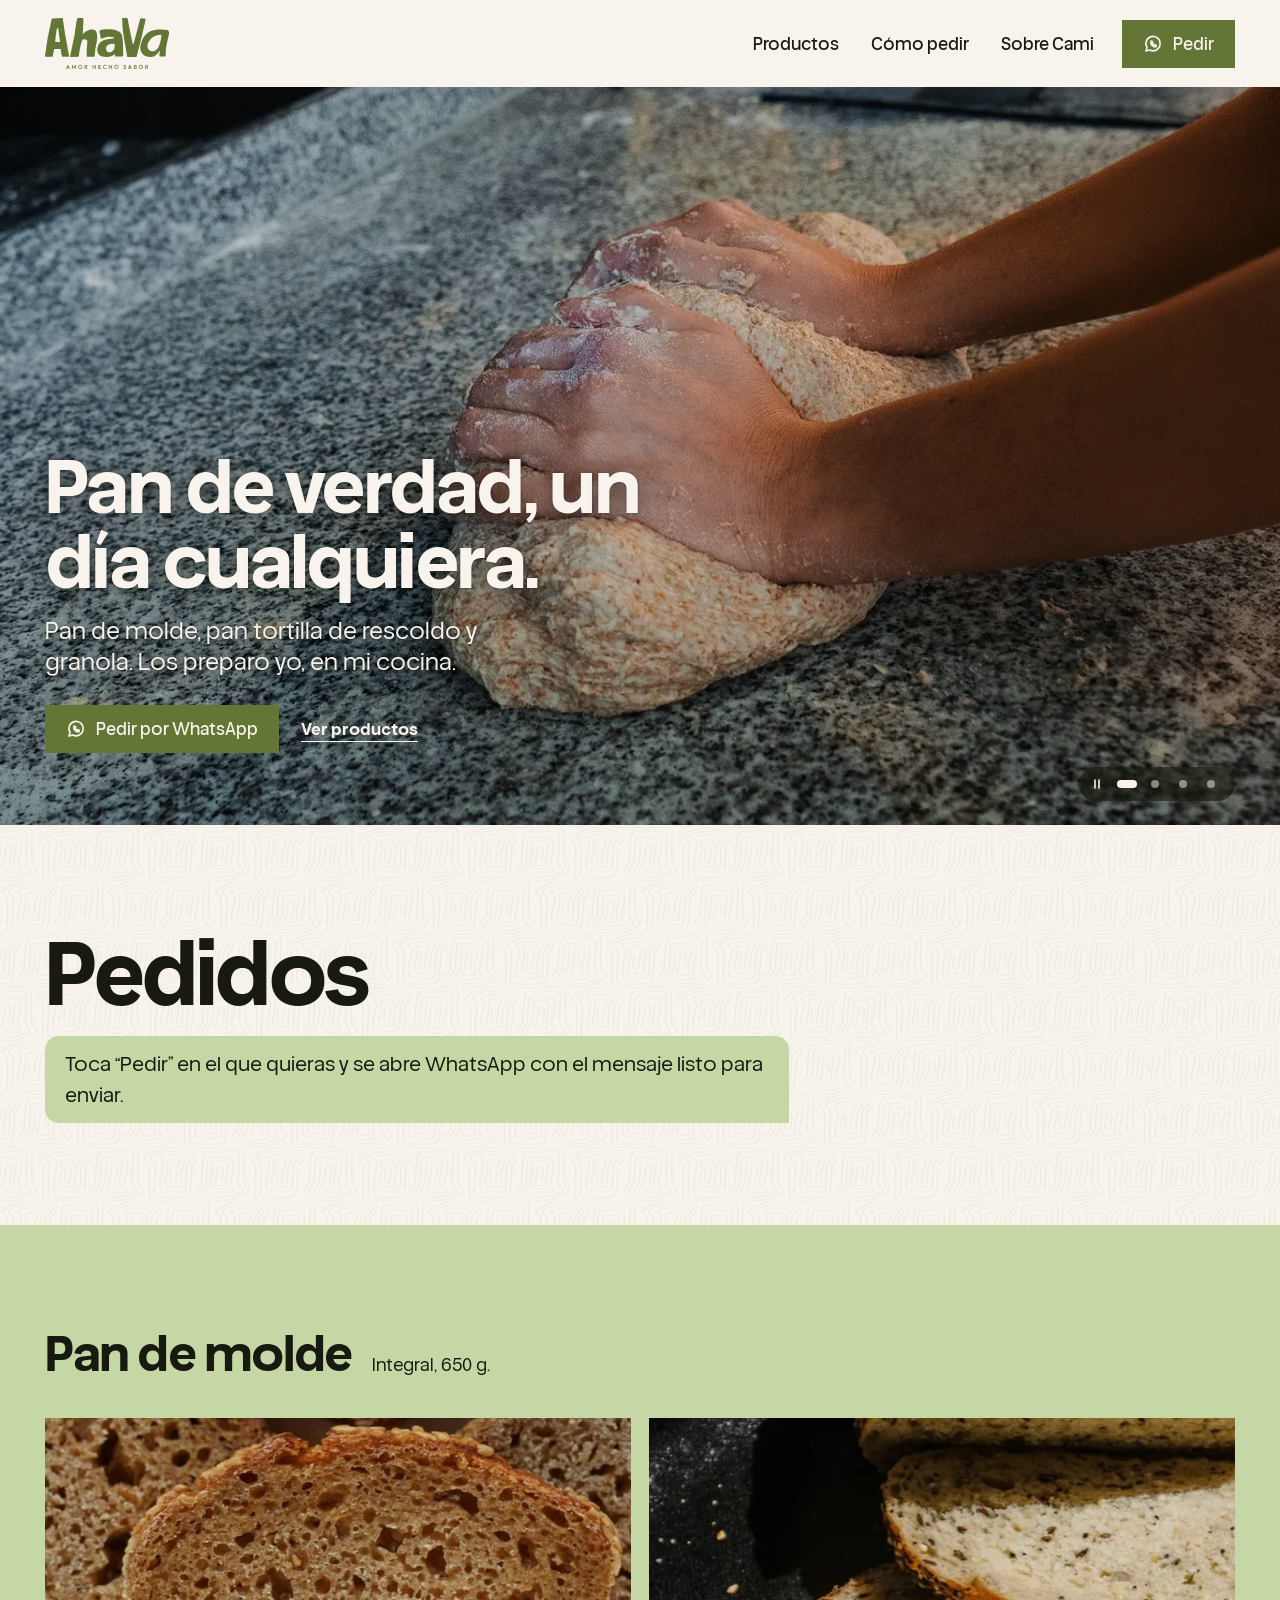
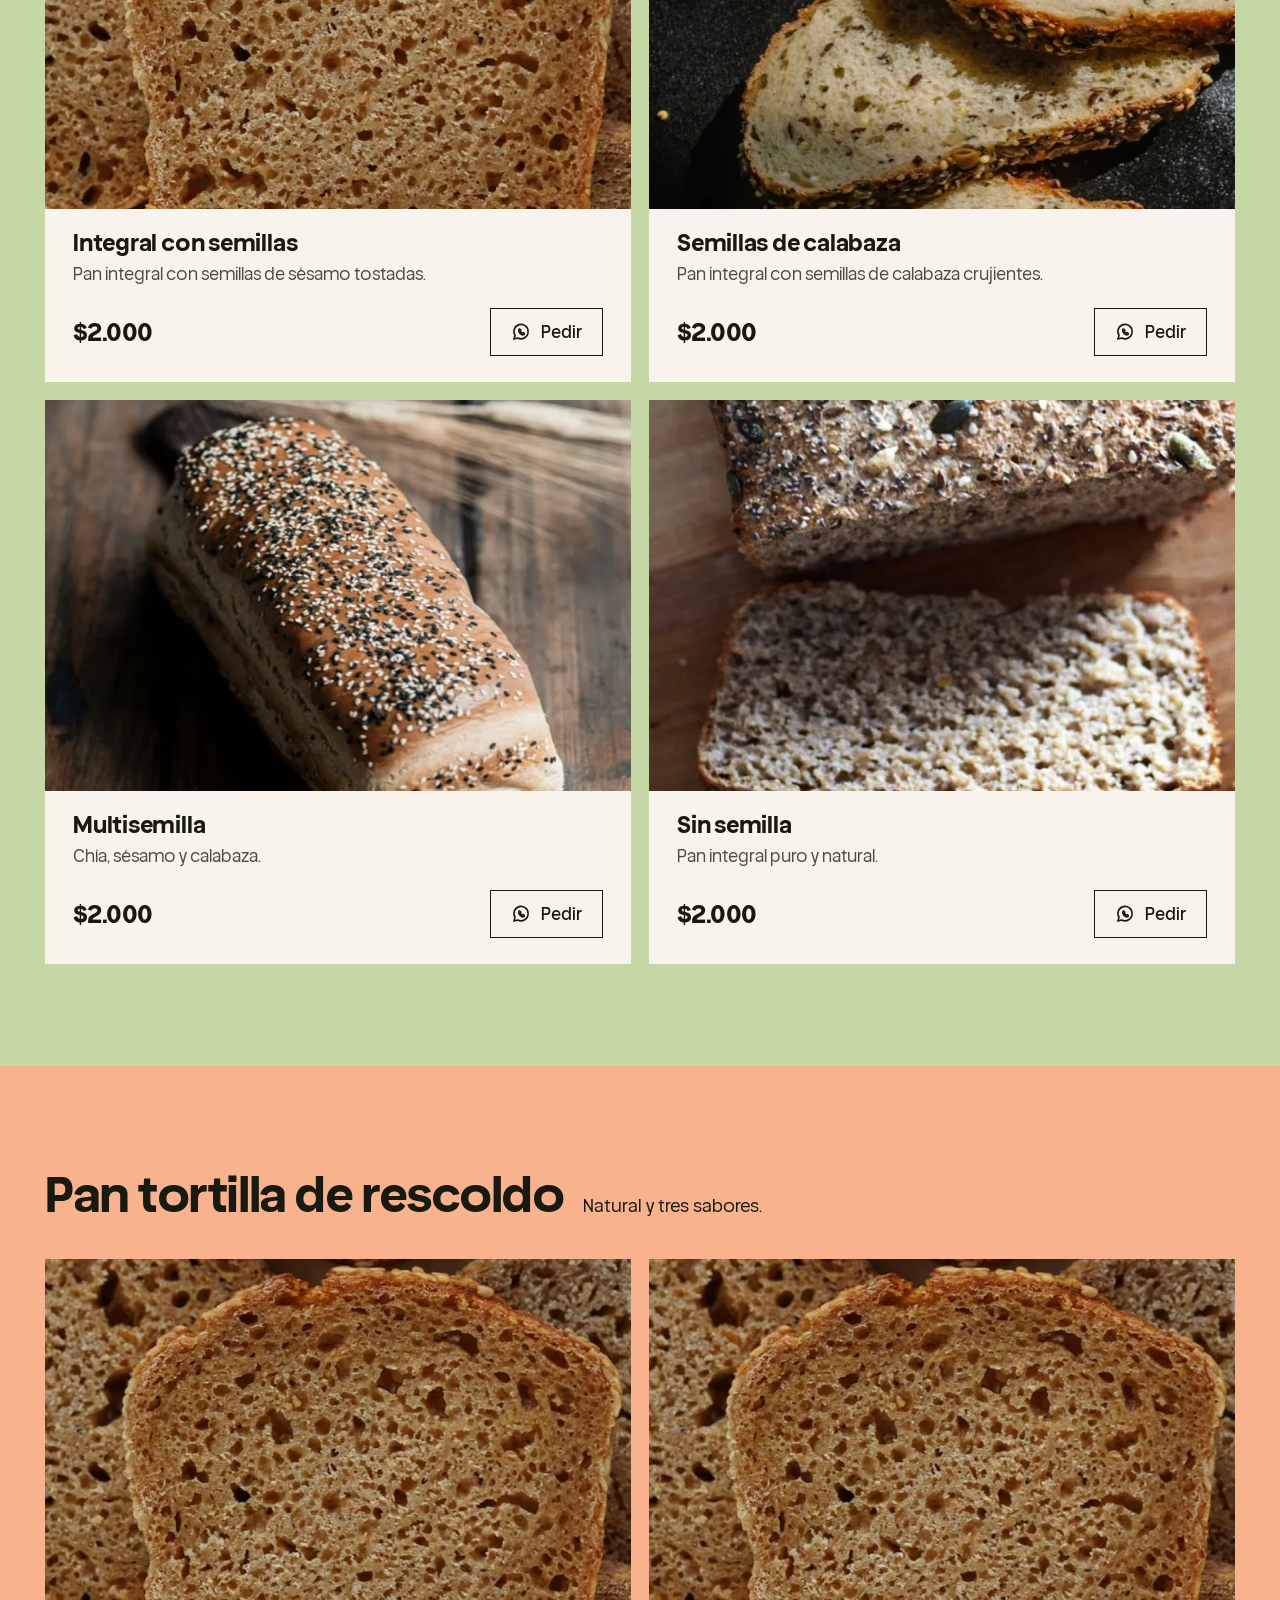
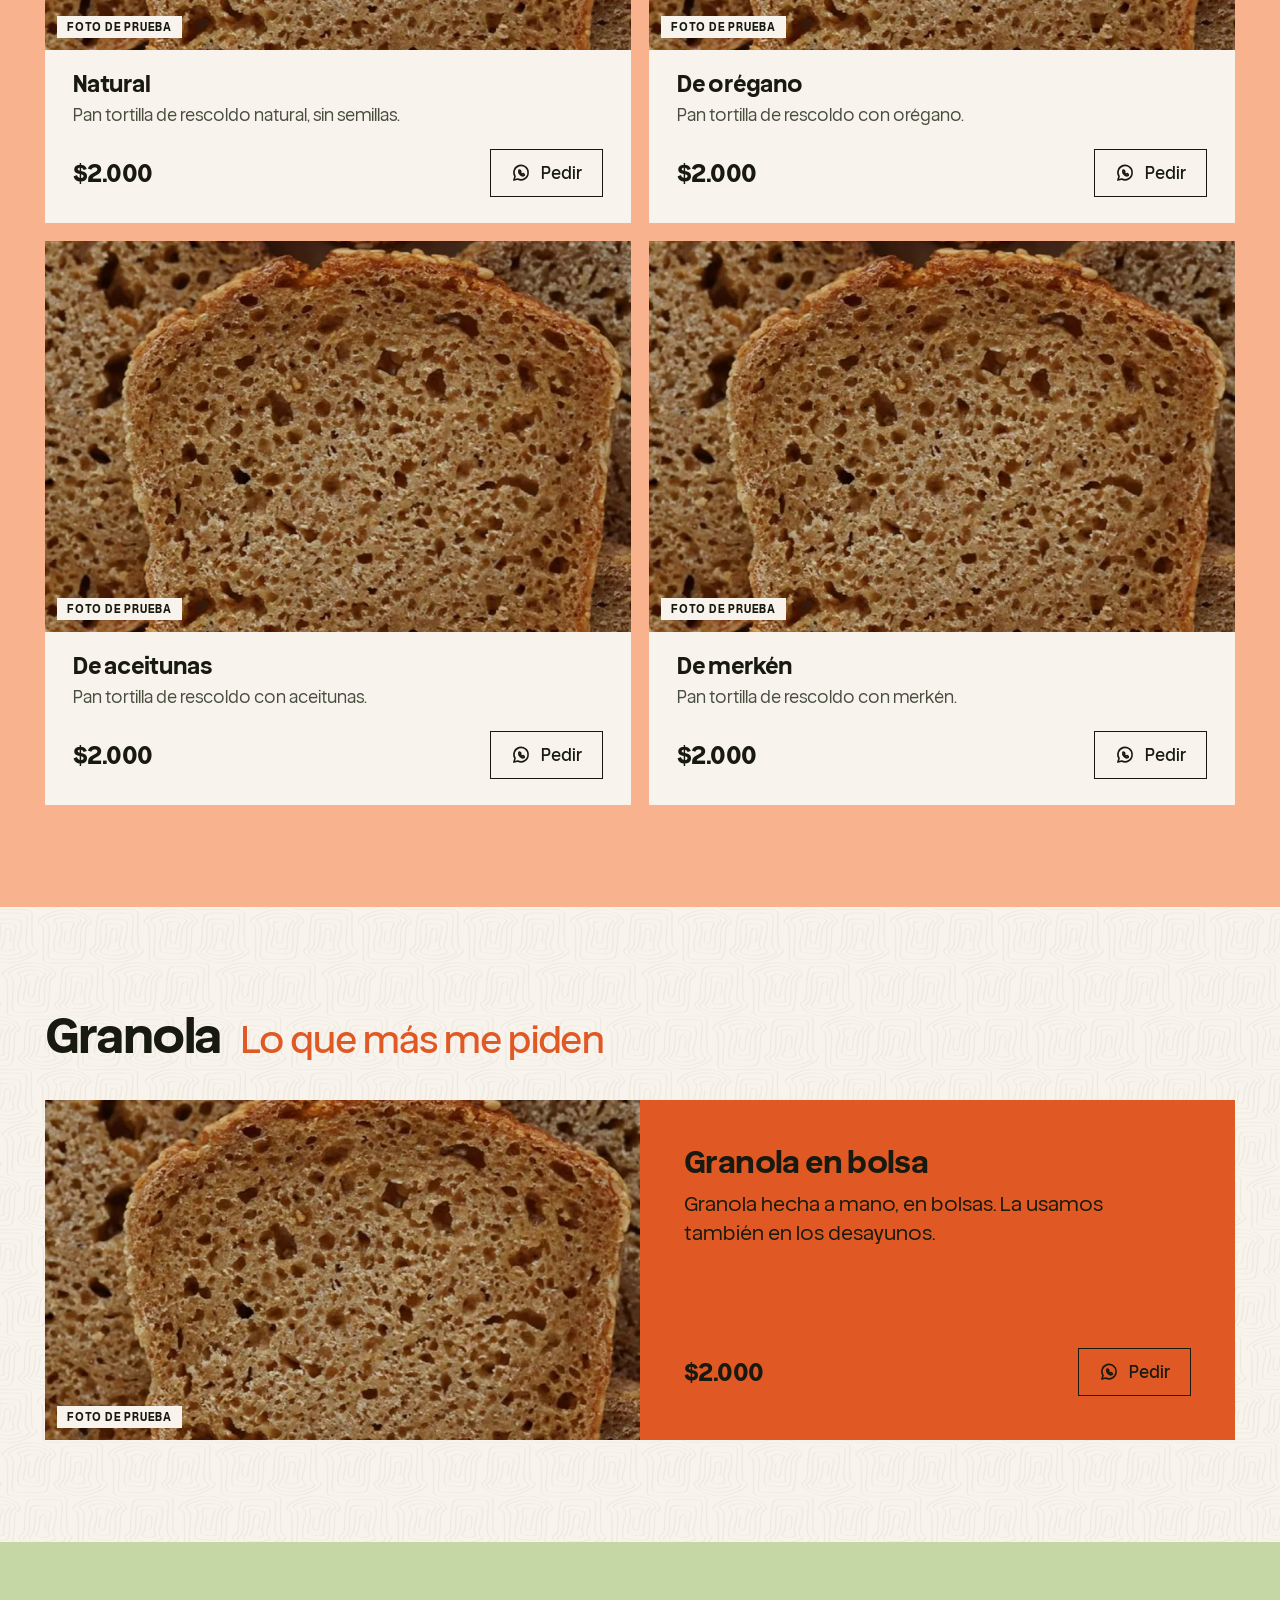
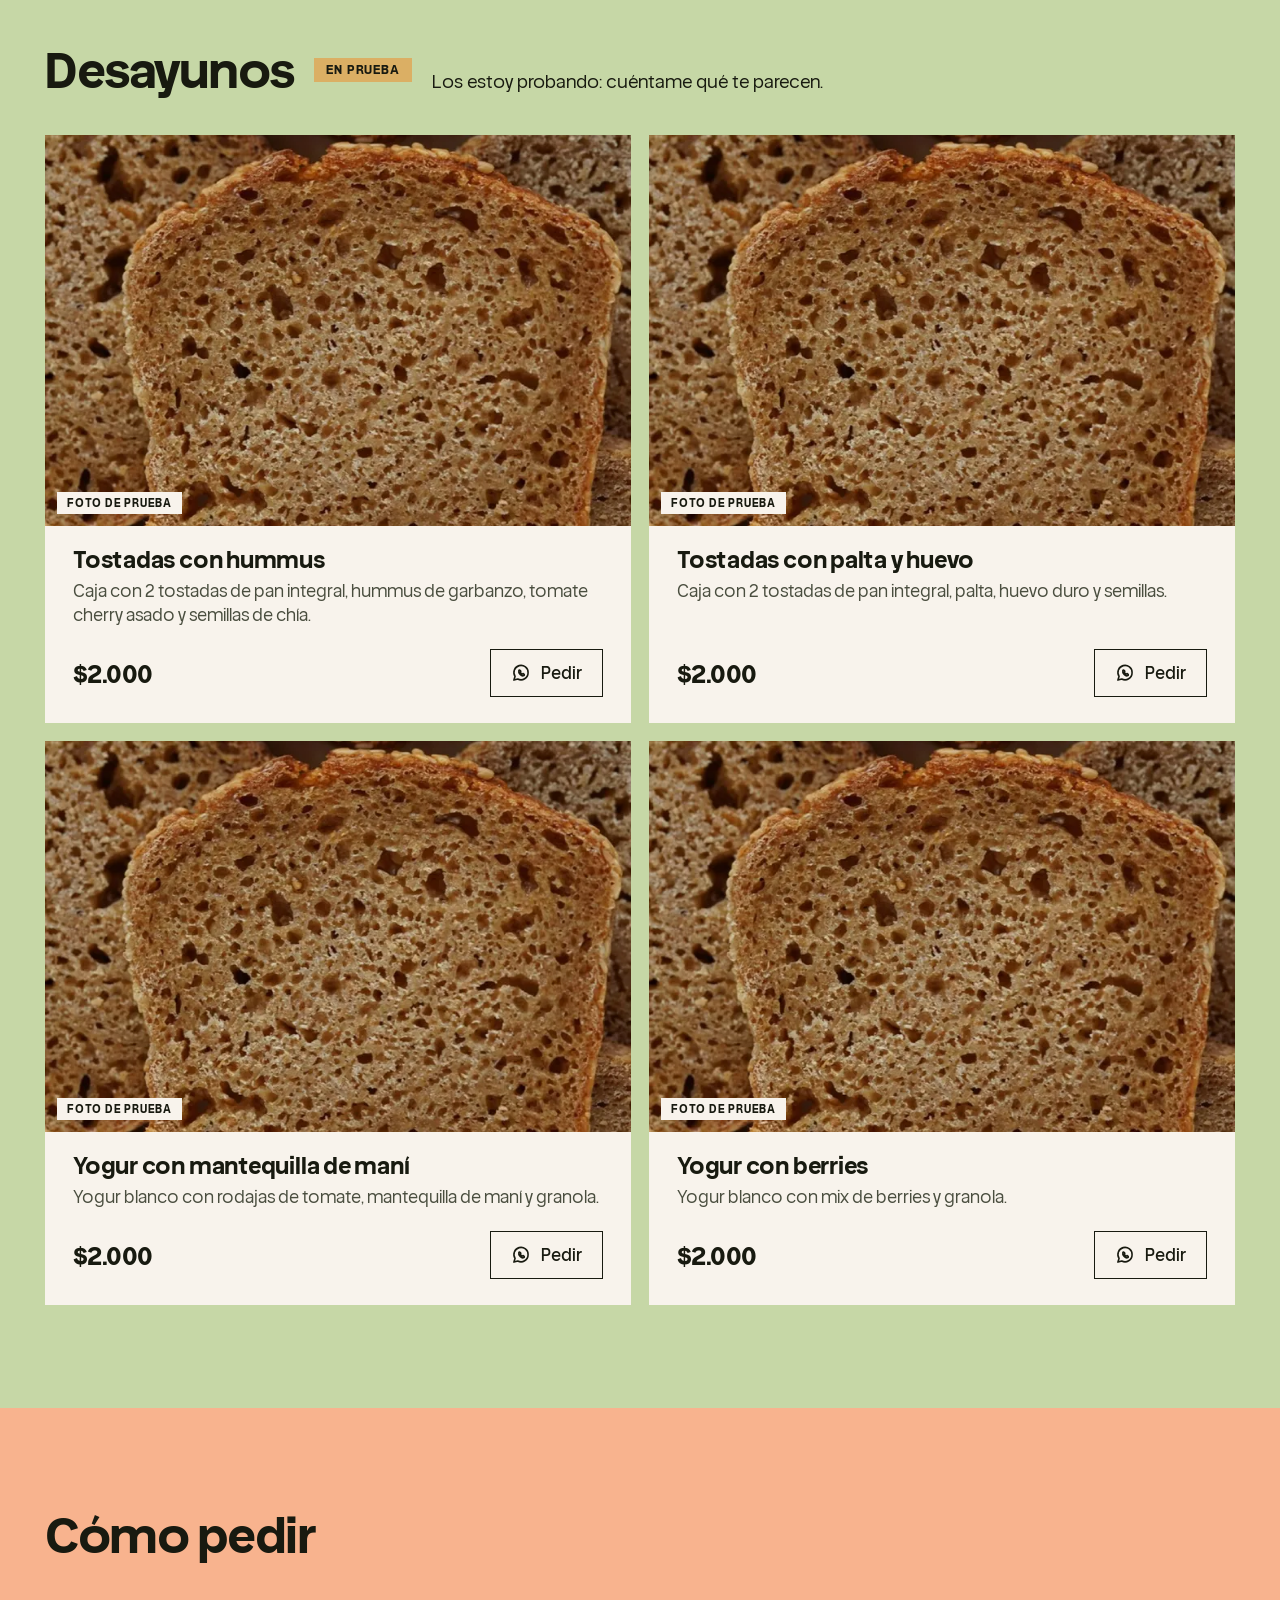
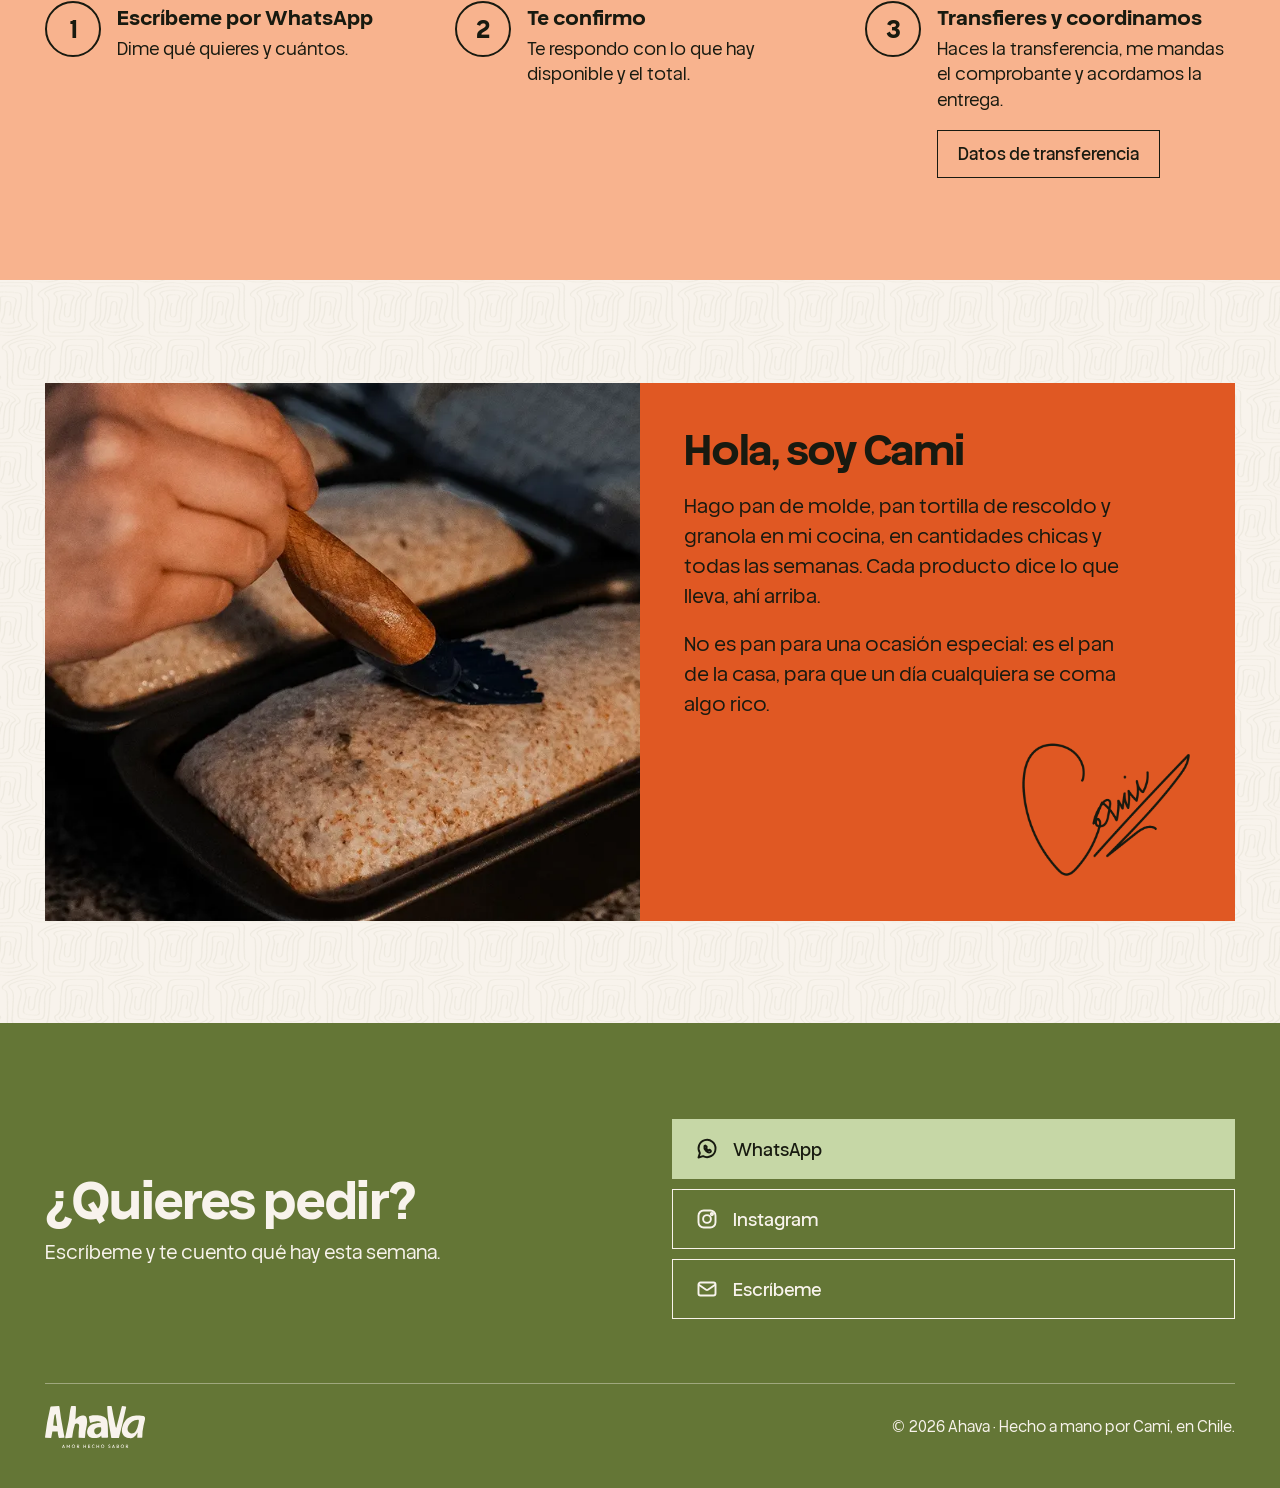
==== commit 450e58e0: "Sitio según la maqueta: bandas de color de lado a lado, tarjetas cuadradas Portada a sangre, banda p" ====
--- a/index.html
+++ b/index.html
@@ -5,7 +5,7 @@
   <meta name="viewport" content="width=device-width, initial-scale=1.0">
   <title>Ahava — Pan de molde, pan tortilla de rescoldo y granola</title>
   <meta name="description" content="Pan de molde, pan tortilla de rescoldo y granola. Los hace Cami a mano, en su cocina, todas las semanas. Pídelos por WhatsApp.">
-  <meta name="theme-color" content="#CDDCB0">
+  <meta name="theme-color" content="#F8F3EC">
 
   <meta property="og:type" content="website">
   <meta property="og:url" content="https://ahava.cl/">
@@ -28,46 +28,41 @@
 
     /* ---------------------------------------------------------------
        Ahava — sitio
-       Una sola página corta, pensada fresca: pared menta de fondo, un
-       bloque olivo solo en el cierre y tarjetas crema encima.
-       Regla del brief: el naranja tiene un solo trabajo, que es PEDIR.
-       Va en los botones de pedido y en ningún otro lado; lo demás que
-       antes era naranja (los números de paso, la tarjeta estrella, la
-       barra de Instagram) se resuelve con crema, tamaño o contorno.
-       Paleta de la marca: crema, olivo y naranja, más la menta de la pared.
+       Según la maqueta (Web-maqueta.pdf, 15-oct-2026): una columna de
+       bandas de color de lado a lado, sin esquinas redondeadas. El campo
+       es crema hueso; cada categoría vive en su propia banda (menta,
+       durazno, crema, menta); el naranja y el olivo van en bloques.
+       Tarjetas cuadradas con foto arriba, nombre, precio y botón de
+       contorno. Colores = los de la maqueta, con el olivo oscurecido
+       un paso para que el texto crema encima llegue a 4,5:1.
        --------------------------------------------------------------- */
     :root {
-      /* Paleta de la marca (oct-2026): tres familias, cada una en oscuro,
-         medio y claro. Acá solo van las que se usan. */
-      --mint:       #CDDCB0;   /* pared: fondo de página; tinta encima 11,2:1 */
-      --olive:      #626D3A;   /* bloques y botones; crema encima 4,9:1 */
-      --orange:     #E46A3A;   /* fondos vivos; tinta encima 5,0:1 */
-      --terracotta: #BD5034;   /* títulos grandes sobre menta; 3,3:1 liso, 3,1:1 bajo un trazo */
-      --mustard:    #DBAF64;   /* etiqueta "En prueba"; tinta encima 8:1 */
-      --cream:      #FDEFC8;   /* tarjetas y texto sobre olivo */
-      --ink:        #1F2118;   /* sobre crema 14,2:1 */
-      --ink-soft:   #4A4E3F;   /* sobre crema 7,5:1 */
-
-      --r-card: 28px;
-      --r-item: 20px;
-      --r-btn: 9px;
+      --paper:    #F8F3EC;   /* hueso: campo de la página; tinta encima 15,9:1 */
+      --mint:     #C6D7A6;   /* banda; tinta encima 11,4:1 */
+      --peach:    #F8B38E;   /* banda; tinta encima 9,9:1 */
+      --orange:   #E05823;   /* bloques destacados; tinta encima 4,7:1 */
+      --olive:    #647636;   /* botones y cierre; crema encima 4,5:1 */
+      --mustard:  #DBAF64;   /* etiqueta "En prueba"; tinta encima 8:1 */
+      --ink:      #181A10;
+      --ink-soft: #4A4E3F;   /* sobre hueso 7,5:1 */
+
       --gutter: 20px;
       --ease: cubic-bezier(0.16, 1, 0.3, 1);
     }
 
     *, *::before, *::after { margin: 0; padding: 0; box-sizing: border-box; }
-    html { -webkit-text-size-adjust: 100%; scroll-behavior: smooth; scroll-padding-top: 24px; }
+    html { -webkit-text-size-adjust: 100%; scroll-behavior: smooth; scroll-padding-top: 12px; }
     body {
       font-family: 'Helvena', system-ui, -apple-system, 'Segoe UI', sans-serif;
       font-size: 1rem;
-      line-height: 1.6;
+      line-height: 1.55;
       color: var(--ink);
-      background-color: var(--mint);
+      background-color: var(--paper);
     }
     img { display: block; max-width: 100%; height: auto; }
     a { color: inherit; }
 
-    .wrap { width: min(1120px, calc(100% - var(--gutter) * 2)); margin-inline: auto; }
+    .wrap { width: min(1190px, calc(100% - var(--gutter) * 2)); margin-inline: auto; }
 
     .icon {
       width: 20px; height: 20px; flex: none;
@@ -76,73 +71,70 @@
     }
     .icon .solid { fill: currentColor; stroke: none; }
 
-    /* Doble anillo (tinta por dentro, crema por fuera): se ve igual sobre la
-       menta de la página que sobre el olivo de la mesa. */
+    /* Doble anillo (crema por dentro, tinta por fuera): se ve igual sobre el
+       hueso que sobre el olivo o el naranja. */
     :focus-visible {
-      outline: 3px solid var(--cream); outline-offset: 3px;
-      box-shadow: 0 0 0 3px var(--ink); border-radius: 4px;
+      outline: 3px solid var(--ink); outline-offset: 3px;
+      box-shadow: 0 0 0 3px var(--paper);
     }
 
     .skip {
       position: absolute; left: var(--gutter); top: -60px;
-      background: var(--cream); color: var(--ink);
-      padding: 10px 14px; border-radius: var(--r-btn); z-index: 10;
+      background: var(--paper); color: var(--ink);
+      padding: 10px 14px; z-index: 10;
     }
     .skip:focus { top: 12px; }
 
-    /* --- Botones: color plano, esquina chica, versalitas espaciadas ---- */
+    /* --- Botones: planos, esquinas rectas ------------------------------ */
     .btn {
       display: inline-flex; align-items: center; justify-content: center; gap: 10px;
-      min-height: 46px; padding: 11px 18px;
-      border-radius: var(--r-btn);
-      font-family: inherit; font-size: 0.8rem; font-weight: 700;
-      text-transform: uppercase; letter-spacing: 0.08em; line-height: 1.2;
-      text-decoration: none; cursor: pointer; border: 0;
-      transition: filter 160ms var(--ease), transform 160ms var(--ease);
-    }
-    .btn:hover { filter: brightness(1.08); }
-    .btn:active { transform: translateY(1px); filter: brightness(0.95); }
-    .btn-olive { background: var(--olive); color: var(--cream); }
-    .btn-cream { background: var(--cream); color: var(--ink); }
-    .btn-orange { background: var(--orange); color: var(--ink); }
+      min-height: 48px; padding: 10px 20px;
+      font-family: inherit; font-size: 1.05rem; font-weight: 500; line-height: 1.2;
+      text-decoration: none; cursor: pointer; border: 1.5px solid transparent;
+      transition: filter 160ms var(--ease), background-color 160ms var(--ease), transform 160ms var(--ease);
+    }
+    .btn:active { transform: translateY(1px); }
+    .btn-olive { background: var(--olive); color: var(--paper); }
+    .btn-olive:hover { filter: brightness(0.92); }
+    .btn-line { background: transparent; color: var(--ink); border-color: var(--ink); }
+    .btn-line:hover { background: rgba(24, 26, 16, 0.08); }
 
     /* --- Cabecera ------------------------------------------------------ */
+    .topbar { background: var(--paper); }
     .top { display: flex; align-items: center; justify-content: space-between; gap: 16px; padding: 18px 0; }
     .top .logo img { width: 124px; height: auto; }
-    .nav { display: none; gap: 28px; margin-left: auto; margin-right: 8px; }
-    .nav a { text-decoration: none; font-weight: 500; }
-    .nav a:hover { text-decoration: underline; text-underline-offset: 5px; }
+    .nav { display: none; gap: 32px; margin-left: auto; margin-right: 12px; }
+    .nav a { text-decoration: none; font-weight: 500; font-size: 1.05rem; }
+    .nav a:hover { text-decoration: underline; text-underline-offset: 6px; }
     @media (min-width: 760px) { .nav { display: flex; } }
 
-    /* --- Portada ------------------------------------------------------- */
-    /* La caja entera es el banner: las fotos van a sangre detrás y el texto
-       encima. */
+    /* --- Portada: foto de lado a lado ----------------------------------- */
     .hero {
       position: relative; isolation: isolate; overflow: hidden;
-      background: var(--olive); color: var(--cream);
-      border-radius: var(--r-card);
-      min-height: 640px;
-      padding: clamp(24px, 5vw, 56px);
+      background: var(--olive); color: var(--paper);
+      min-height: clamp(540px, 82vh, 800px);
+      padding-block: clamp(28px, 6vw, 72px);
       display: flex; align-items: flex-end;
     }
-    .hero-copy { position: relative; z-index: 2; max-width: 34rem; pointer-events: none; }
+    .hero-inner { position: relative; z-index: 2; pointer-events: none; }
+    .hero-copy { max-width: 40rem; }
     .hero-copy a { pointer-events: auto; }
     .hero h1 {
-      font-size: clamp(2.2rem, 5.8vw, 4rem);
-      font-weight: 700; line-height: 1.02; letter-spacing: -0.03em;
+      font-size: clamp(2.4rem, 6.2vw, 4.6rem);
+      font-weight: 700; line-height: 1.02; letter-spacing: -0.035em;
       text-wrap: balance;
     }
-    .hero p { margin-top: 18px; font-size: clamp(1.05rem, 1.8vw, 1.2rem); max-width: 36ch; }
+    .hero p { margin-top: 18px; font-size: clamp(1.1rem, 2vw, 1.45rem); line-height: 1.35; max-width: 34ch; }
     .hero-actions { margin-top: 28px; display: flex; flex-wrap: wrap; align-items: center; gap: 12px 22px; }
     .hero-link { font-weight: 700; text-underline-offset: 6px; }
     /* Solo una capa oscura sutil (10%) sobre las fotos; sin color. */
     .hero-shade {
       position: absolute; inset: 0; z-index: 1; pointer-events: none;
-      background: rgba(31, 33, 24, 0.10);
+      background: rgba(24, 26, 16, 0.10);
     }
     /* Sin base de color detrás, la única ayuda al texto es una sombra suave. */
     .hero-copy h1, .hero-copy p {
-      text-shadow: 0 2px 22px rgba(31, 33, 24, 0.55), 0 1px 3px rgba(31, 33, 24, 0.35);
+      text-shadow: 0 2px 22px rgba(24, 26, 16, 0.55), 0 1px 3px rgba(24, 26, 16, 0.35);
     }
     /* Banner de fotos: una pista que se desliza con el dedo (scroll-snap, sin
        librerías) y un par de controles encima. */
@@ -159,155 +151,148 @@
       position: absolute; z-index: 3; right: 16px; top: 16px;
       display: flex; align-items: center; gap: 2px;
       padding: 3px 10px 3px 4px; border-radius: 999px;
-      background: rgba(31, 33, 24, 0.62);
+      background: rgba(24, 26, 16, 0.62);
     }
     .dots { display: flex; }
     .dot, .pp {
       width: 28px; height: 28px; display: grid; place-items: center;
-      background: none; border: 0; cursor: pointer; color: var(--cream);
+      background: none; border: 0; cursor: pointer; color: var(--paper);
     }
     .dot::before {
       content: ""; width: 8px; height: 8px; border-radius: 999px;
-      background: rgba(249, 244, 237, 0.5);
+      background: rgba(248, 243, 236, 0.5);
       transition: background-color 200ms var(--ease);
     }
-    .dot[aria-current="true"]::before { width: 20px; background: var(--cream); }
+    .dot[aria-current="true"]::before { width: 20px; background: var(--paper); }
     .pp .icon { width: 16px; height: 16px; stroke-width: 2.4; }
     .pp .icon-play { display: none; fill: currentColor; }
     .pp[data-estado="pausado"] .icon-pausa { display: none; }
     .pp[data-estado="pausado"] .icon-play { display: block; }
     @media (min-width: 820px) {
-      .hero { min-height: 560px; align-items: center; }
-      .slider-ui { top: auto; bottom: 20px; right: 20px; }
-    }
-
-    /* --- Secciones ----------------------------------------------------- */
-    section { margin-top: clamp(56px, 9vw, 96px); }
-    /* Títulos grandes y anchos, en naranja sobre la menta (como el cartel
-       de referencia). */
-    .section-head h2, .about h2 {
-      font-size: clamp(2rem, 5vw, 3.2rem);
-      font-weight: 700; letter-spacing: -0.03em; line-height: 1.04;
-      color: var(--terracotta);
-    }
-    .section-head p { margin-top: 10px; max-width: 52ch; }
-
-    /* --- Productos ----------------------------------------------------- */
-    .group { margin-top: 44px; }
-    .group-head { display: flex; flex-wrap: wrap; align-items: baseline; gap: 4px 14px; margin-bottom: 16px; }
-    .group-head h3 { font-size: 1.35rem; font-weight: 700; letter-spacing: -0.01em; }
+      .slider-ui { top: auto; bottom: 24px; right: max(24px, calc((100% - 1190px) / 2)); }
+    }
+
+    /* --- Bandas -------------------------------------------------------- */
+    .band { padding-block: clamp(52px, 8vw, 104px); }
+    .band-paper { background-color: var(--paper); }
+    .band-mint  { background-color: var(--mint); }
+    .band-peach { background-color: var(--peach); }
+    /* Patrón de rebanadas de pan, muy sutil, solo sobre el hueso: le da la
+       calidez de trazo a mano que un campo neutro no tiene. Mosaico de
+       480 px con los trazos olivo al 7% ya incluidos; si no carga, queda el
+       hueso liso. */
+    .band-paper {
+      background-image: url('assets/images/patron-tile.png');
+      background-size: 320px 320px;
+    }
+    .band-head { display: flex; flex-wrap: wrap; align-items: baseline; gap: 6px 20px; margin-bottom: clamp(22px, 3.5vw, 40px); }
+    .band h2 {
+      font-size: clamp(2rem, 4.4vw, 3rem);
+      font-weight: 700; letter-spacing: -0.03em; line-height: 1.05;
+    }
+    .band-head .nota { flex-basis: 100%; font-size: 1.1rem; max-width: 56ch; }
+    /* "Lo que más me piden": naranja sobre hueso, solo en tamaño grande
+       (3,4:1; el naranja no alcanza para texto chico). */
+    .lema { font-size: clamp(1.5rem, 3.2vw, 2.3rem); font-weight: 500; letter-spacing: -0.02em; color: var(--orange); line-height: 1.1; }
     .tag {
-      display: inline-block; padding: 1px 10px; border-radius: 999px;
+      display: inline-block; padding: 2px 12px;
       background: var(--mustard); color: var(--ink);
-      font-size: 0.72rem; font-weight: 700; text-transform: uppercase; letter-spacing: 0.07em;
-      transform: translateY(-2px);
-    }
-
-    .cards { display: grid; gap: 16px; grid-template-columns: repeat(auto-fill, minmax(min(100%, 250px), 1fr)); }
-    .card {
-      display: flex; flex-direction: column;
-      background: var(--cream); color: var(--ink); border-radius: var(--r-item);
-      padding: 12px;
-    }
-    .card img {
-      width: 100%; aspect-ratio: 1 / 1; object-fit: cover;
-      border-radius: 14px; background: var(--mint);
-    }
-    @media (min-width: 560px) { .card img { aspect-ratio: 4 / 5; } }
+      font-size: 0.78rem; font-weight: 700; text-transform: uppercase; letter-spacing: 0.07em;
+      align-self: center;
+    }
+
+    /* --- Pedidos ------------------------------------------------------- */
+    .pedidos h2 { font-size: clamp(2.8rem, 8vw, 5.4rem); letter-spacing: -0.04em; line-height: 1; }
+    /* Un globo de chat: avisa, sin explicar, que "Pedir" abre WhatsApp. */
+    .bubble {
+      display: inline-block; margin-top: clamp(14px, 2vw, 22px);
+      background: var(--mint); color: var(--ink);
+      padding: 12px 20px 13px; border-radius: 14px 14px 0 14px;
+      font-size: clamp(1rem, 1.7vw, 1.25rem); max-width: 62ch;
+    }
+    .pedidos noscript p { margin-top: 16px; }
+
+    /* --- Tarjetas ------------------------------------------------------ */
+    .cards { display: grid; gap: 18px; grid-template-columns: 1fr; }
+    @media (min-width: 700px) { .cards { grid-template-columns: repeat(2, 1fr); } }
+    .card, .feature { color: var(--ink); }
+    .card { display: flex; flex-direction: column; background: var(--paper); }
     .media { position: relative; }
+    .card .media img { width: 100%; aspect-ratio: 3 / 2; object-fit: cover; background: var(--mint); }
     .media .prueba {
-      position: absolute; left: 10px; bottom: 10px;
-      background: var(--cream); color: var(--ink);
-      padding: 3px 9px; border-radius: 999px;
-      font-size: 0.66rem; font-weight: 700; text-transform: uppercase; letter-spacing: 0.07em; line-height: 1.4;
-    }
-    .card-body { flex: 1; display: flex; flex-direction: column; padding: 14px 6px 4px; }
-    .card h4 { font-size: 1.1rem; font-weight: 700; line-height: 1.25; letter-spacing: -0.01em; }
-    .card .desc { margin-top: 6px; color: var(--ink-soft); font-size: 0.95rem; line-height: 1.5; }
-    .card-foot { margin-top: auto; padding-top: 16px; display: flex; align-items: center; justify-content: space-between; gap: 12px; }
-    .price { font-size: 1.2rem; font-weight: 700; letter-spacing: -0.01em; }
-    .card .btn { min-height: 40px; padding: 9px 14px; }
-
-    /* Producto estrella: se destaca por tamaño, no por color — ocupa dos
-       columnas y lleva el nombre más grande, pero es una tarjeta más. */
-    .card.star { background: var(--cream); }
-    .card.star .desc { font-size: 1.05rem; }
-    .card.star h4 { font-size: 1.5rem; }
-    @media (min-width: 560px) {
-      .card.star { grid-column: span 2; padding: 20px; }
-      /* Con foto, el destacado va en horizontal: foto a un lado, texto al otro,
-         y queda de la misma altura que las tarjetas vecinas. */
-      .card.star.with-photo { display: grid; grid-template-columns: 1fr 1fr; gap: 20px; }
-      .card.star.with-photo .card-body { padding: 8px 4px; }
+      position: absolute; left: 12px; bottom: 12px;
+      background: var(--paper); color: var(--ink);
+      padding: 3px 10px;
+      font-size: 0.7rem; font-weight: 700; text-transform: uppercase; letter-spacing: 0.07em; line-height: 1.4;
+    }
+    .card-body { flex: 1; display: flex; flex-direction: column; padding: 20px clamp(18px, 2.4vw, 28px) clamp(18px, 2.4vw, 26px); }
+    .card h3 { font-size: clamp(1.15rem, 1.8vw, 1.4rem); font-weight: 700; line-height: 1.2; letter-spacing: -0.01em; }
+    .card .desc { margin-top: 6px; color: var(--ink-soft); font-size: 1.05rem; line-height: 1.45; }
+    .card-foot { margin-top: auto; padding-top: 22px; display: flex; align-items: center; justify-content: space-between; gap: 12px; }
+    .price { font-size: clamp(1.3rem, 2vw, 1.6rem); font-weight: 700; letter-spacing: -0.02em; }
+
+    /* Bloque destacado (granola): foto a un lado, panel naranja al otro. */
+    .feature { grid-column: 1 / -1; display: grid; grid-template-columns: 1fr; background: var(--orange); }
+    .feature .media img { width: 100%; aspect-ratio: 3 / 2; object-fit: cover; background: var(--mint); }
+    .feature-body { display: flex; flex-direction: column; padding: clamp(22px, 4vw, 44px); }
+    .feature h3 { font-size: clamp(1.4rem, 2.4vw, 1.9rem); font-weight: 700; line-height: 1.15; letter-spacing: -0.02em; }
+    .feature .desc { margin-top: 10px; font-size: clamp(1.05rem, 1.6vw, 1.25rem); line-height: 1.45; max-width: 36ch; }
+    .feature .card-foot { padding-top: 28px; }
+    @media (min-width: 700px) {
+      /* La foto llena su mitad sin estirar la fila: la altura la fija el panel. */
+      .feature.has-photo { grid-template-columns: 1fr 1fr; }
+      .feature.has-photo .media { min-height: 340px; }
+      .feature.has-photo .media img { position: absolute; inset: 0; height: 100%; aspect-ratio: auto; }
     }
 
     /* --- Cómo pedir ---------------------------------------------------- */
-    .steps { margin-top: 32px; list-style: none; display: grid; gap: 28px; }
+    .steps { list-style: none; display: grid; gap: 32px; }
     .step { display: flex; gap: 16px; align-items: flex-start; }
     .step-n {
-      flex: none;
-      width: 44px; height: 44px; border-radius: 50%;
-      background: var(--olive); color: var(--cream);
+      flex: none; width: 56px; height: 56px; border-radius: 50%;
+      border: 2px solid var(--ink);
       display: grid; place-items: center;
-      font-weight: 700; font-size: 1.15rem;
-    }
-    .step h3 { font-size: 1.15rem; font-weight: 700; line-height: 1.25; padding-top: 9px; }
-    .step p { margin-top: 6px; }
-    .step a { font-weight: 700; text-underline-offset: 4px; }
-    @media (min-width: 760px) { .steps { grid-template-columns: repeat(3, 1fr); gap: 36px; } }
+      font-weight: 700; font-size: 1.5rem; line-height: 1;
+    }
+    .step h3 { font-size: 1.25rem; font-weight: 700; line-height: 1.25; padding-top: 4px; }
+    .step p { margin-top: 6px; font-size: 1.1rem; line-height: 1.45; }
+    .step .btn { margin-top: 18px; }
+    @media (min-width: 800px) { .steps { grid-template-columns: repeat(3, 1fr); gap: 40px; } }
 
     /* --- Sobre Cami ---------------------------------------------------- */
-    .about { display: grid; gap: 28px; align-items: center; }
-    .about img { width: 100%; aspect-ratio: 4 / 3; object-fit: cover; border-radius: var(--r-card); }
-    .about p { margin-top: 16px; max-width: 46ch; font-size: 1.05rem; }
-    @media (min-width: 820px) { .about { grid-template-columns: 1fr 1fr; gap: 56px; } }
+    .about .feature-body { justify-content: center; }
+    .about h2 { font-size: clamp(1.8rem, 3.4vw, 2.6rem); }
+    .about p { margin-top: 18px; font-size: clamp(1.05rem, 1.6vw, 1.25rem); line-height: 1.5; max-width: 38ch; }
+    .about h2 + p { margin-top: 20px; }
+    .firma { width: clamp(120px, 14vw, 170px); height: auto; margin-top: 24px; align-self: flex-end; }
 
     /* --- Cierre -------------------------------------------------------- */
-    .closing {
-      background: var(--olive); color: var(--cream);
-      border-radius: var(--r-card);
-      padding: clamp(24px, 5vw, 56px);
-      margin-top: clamp(56px, 9vw, 96px);
-      margin-bottom: 20px;
-    }
-    .closing-grid { display: grid; gap: 28px; align-items: center; }
-    .closing h2 { font-size: clamp(1.9rem, 4.4vw, 2.9rem); font-weight: 700; letter-spacing: -0.03em; line-height: 1.04; color: var(--mint); }
-    .closing p { margin-top: 12px; max-width: 36ch; }
-    .bars { display: grid; gap: 6px; }
+    .closing { background: var(--olive); color: var(--paper); padding-block: clamp(52px, 8vw, 96px) clamp(28px, 4vw, 40px); }
+    .closing-grid { display: grid; gap: 32px; align-items: center; }
+    .closing h2 { font-size: clamp(2rem, 4.6vw, 3.2rem); font-weight: 700; letter-spacing: -0.035em; line-height: 1.04; }
+    .closing p { margin-top: 12px; font-size: 1.2rem; max-width: 36ch; }
+    .bars { display: grid; gap: 10px; }
     .bar {
-      display: flex; align-items: center; gap: 12px;
-      min-height: 56px; padding: 0 20px;
-      border-radius: var(--r-btn);
-      font-size: 0.85rem; font-weight: 700; text-transform: uppercase; letter-spacing: 0.08em;
-      text-decoration: none; color: var(--ink);
-      transition: filter 160ms var(--ease);
-    }
-    .bar:hover { filter: brightness(1.06); }
-    /* WhatsApp es la acción principal y la única barra llena; las otras dos
-       van en contorno para que no compitan con ella. */
-    .bar-whatsapp { background: var(--cream); }
-    .bar-instagram, .bar-mail {
-      background: transparent; color: var(--cream);
-      box-shadow: inset 0 0 0 1px rgba(249, 244, 237, 0.45);
-    }
-    .bar-instagram:hover, .bar-mail:hover { background: rgba(249, 244, 237, 0.12); }
+      display: flex; align-items: center; gap: 14px;
+      min-height: 60px; padding: 0 22px;
+      border: 1.5px solid var(--paper);
+      font-size: 1.1rem; font-weight: 500;
+      text-decoration: none; color: var(--paper);
+      transition: filter 160ms var(--ease), background-color 160ms var(--ease);
+    }
+    .bar .icon { width: 24px; height: 24px; }
+    /* WhatsApp es la acción principal y la única barra llena. */
+    .bar-whatsapp { background: var(--mint); border-color: var(--mint); color: var(--ink); }
+    .bar-whatsapp:hover { filter: brightness(0.95); }
+    .bar-instagram:hover, .bar-mail:hover { background: rgba(248, 243, 236, 0.12); }
     .legal {
-      margin-top: clamp(28px, 5vw, 44px); padding-top: 20px;
-      border-top: 1px solid rgba(249, 244, 237, 0.22);
+      margin-top: clamp(36px, 6vw, 64px); padding-top: 22px;
+      border-top: 1px solid rgba(248, 243, 236, 0.4);
       display: flex; flex-wrap: wrap; align-items: center; justify-content: space-between; gap: 12px 24px;
-      font-size: 0.9rem;
-    }
-    .legal img { width: 96px; height: auto; }
-    @media (min-width: 820px) { .closing-grid { grid-template-columns: 1fr 1fr; gap: 56px; } }
-
-    /* Patrón de rebanadas de pan sobre la menta de la página. El mosaico
-       (480 px, trazos olivo al 7% ya incluidos) se repite sin costuras; si
-       no carga, el fondo sigue siendo menta lisa. Es solo una textura: el
-       peor caso de lectura (un trazo bajo el texto) queda sobre 10:1. */
-    body {
-      background-image: url('assets/images/patron-tile-menta.png');
-      background-size: 320px 320px;
-    }
+      font-size: 0.95rem;
+    }
+    .legal img { width: 100px; height: auto; }
+    @media (min-width: 820px) { .closing-grid { grid-template-columns: 1fr 1fr; gap: 64px; } }
 
     @media (prefers-reduced-motion: reduce) {
       html { scroll-behavior: auto; }
@@ -336,8 +321,8 @@
 
   <a class="skip" href="#productos">Ir a los productos</a>
 
-  <div class="wrap">
-    <header class="top">
+  <header class="topbar">
+    <div class="wrap top">
       <a class="logo" href="#inicio" aria-label="Ahava, ir al inicio">
         <img src="assets/images/logo-ahava-olive.svg" alt="Ahava" width="124" height="51">
       </a>
@@ -346,65 +331,71 @@
         <a href="#como-pedir">Cómo pedir</a>
         <a href="#cami">Sobre Cami</a>
       </nav>
-      <a class="btn btn-orange" data-wa="Hola Cami, quiero hacer un pedido." href="https://wa.me/56968284285" target="_blank" rel="noopener noreferrer">
+      <a class="btn btn-olive" data-wa="Hola Cami, quiero hacer un pedido." href="https://wa.me/56968284285" target="_blank" rel="noopener noreferrer">
         <svg class="icon" viewBox="0 0 24 24" aria-hidden="true"><use href="#i-whatsapp"/></svg>
         Pedir
       </a>
-    </header>
-
-    <main id="inicio">
-      <div class="hero">
+    </div>
+  </header>
+
+  <main id="inicio">
+    <div class="hero">
+      <div class="wrap hero-inner">
         <div class="hero-copy">
           <h1>Pan de verdad, un día cualquiera.</h1>
           <p>Pan de molde, pan tortilla de rescoldo y granola. Los preparo yo, en mi cocina.</p>
           <div class="hero-actions">
-            <a class="btn btn-orange" data-wa="Hola Cami, quiero hacer un pedido." href="https://wa.me/56968284285" target="_blank" rel="noopener noreferrer">
+            <a class="btn btn-olive" data-wa="Hola Cami, quiero hacer un pedido." href="https://wa.me/56968284285" target="_blank" rel="noopener noreferrer">
               <svg class="icon" viewBox="0 0 24 24" aria-hidden="true"><use href="#i-whatsapp"/></svg>
               Pedir por WhatsApp
             </a>
             <a class="hero-link" href="#productos">Ver productos</a>
           </div>
         </div>
-        <div class="hero-shade" aria-hidden="true"></div>
-        <!-- Banner de fotos (toda la caja). Para agregar una: copiar un
-             <figure class="slide"> más; los puntos, el autoavance y la pausa
-             se arman solos. -->
-        <div class="hero-photo" role="region" aria-roledescription="carrusel" aria-label="Fotos de Ahava">
-          <div class="slides" id="slides">
-            <figure class="slide">
-              <img src="assets/images/hero-amasando.webp" alt="Las manos de Cami amasando masa integral sobre el mesón" width="1400" height="788" style="object-position: 62% 50%" fetchpriority="high">
-            </figure>
-            <figure class="slide">
-              <img src="assets/images/banner-harina.webp" alt="Cami espolvoreando harina sobre dos masas, con el rodillo detrás" width="1500" height="844" decoding="async">
-            </figure>
-            <figure class="slide">
-              <img src="assets/images/banner-moldes.webp" alt="Panes de molde con semillas, listos para el horno" width="1500" height="844" loading="lazy" decoding="async">
-            </figure>
-            <figure class="slide">
-              <img src="assets/images/banner-corteza.webp" alt="Primer plano de panes de molde recién horneados, con semillas" width="1300" height="731" loading="lazy" decoding="async">
-            </figure>
-          </div>
-          <div class="slider-ui">
-            <button class="pp" id="pausa" type="button" aria-label="Pausar fotos">
-              <svg class="icon icon-pausa" viewBox="0 0 24 24" aria-hidden="true"><path d="M9 6v12M15 6v12"/></svg>
-              <svg class="icon icon-play" viewBox="0 0 24 24" aria-hidden="true"><path d="M8 5.5v13l10-6.5Z"/></svg>
-            </button>
-            <div class="dots" id="puntos"></div>
-          </div>
+      </div>
+      <div class="hero-shade" aria-hidden="true"></div>
+      <!-- Banner de fotos (de lado a lado). Para agregar una: copiar un
+           <figure class="slide"> más; los puntos, el autoavance y la pausa
+           se arman solos. -->
+      <div class="hero-photo" role="region" aria-roledescription="carrusel" aria-label="Fotos de Ahava">
+        <div class="slides" id="slides">
+          <figure class="slide">
+            <img src="assets/images/hero-amasando.webp" alt="Las manos de Cami amasando masa integral sobre el mesón" width="1400" height="788" style="object-position: 62% 50%" fetchpriority="high">
+          </figure>
+          <figure class="slide">
+            <img src="assets/images/banner-harina.webp" alt="Cami espolvoreando harina sobre dos masas, con el rodillo detrás" width="1500" height="844" decoding="async">
+          </figure>
+          <figure class="slide">
+            <img src="assets/images/banner-moldes.webp" alt="Panes de molde con semillas, listos para el horno" width="1500" height="844" loading="lazy" decoding="async">
+          </figure>
+          <figure class="slide">
+            <img src="assets/images/banner-corteza.webp" alt="Primer plano de panes de molde recién horneados, con semillas" width="1300" height="731" loading="lazy" decoding="async">
+          </figure>
+        </div>
+        <div class="slider-ui">
+          <button class="pp" id="pausa" type="button" aria-label="Pausar fotos">
+            <svg class="icon icon-pausa" viewBox="0 0 24 24" aria-hidden="true"><path d="M9 6v12M15 6v12"/></svg>
+            <svg class="icon icon-play" viewBox="0 0 24 24" aria-hidden="true"><path d="M8 5.5v13l10-6.5Z"/></svg>
+          </button>
+          <div class="dots" id="puntos"></div>
         </div>
       </div>
-
-      <section id="productos" aria-labelledby="productos-titulo">
-        <div class="section-head">
-          <h2 id="productos-titulo">Productos</h2>
-          <p>Toca “Pedir” en el que quieras y se abre WhatsApp con el mensaje listo.</p>
-        </div>
-        <div id="grupos"></div>
+    </div>
+
+    <section id="productos" class="band band-paper pedidos" aria-labelledby="productos-titulo">
+      <div class="wrap">
+        <h2 id="productos-titulo">Pedidos</h2>
+        <p class="bubble">Toca “Pedir” en el que quieras y se abre WhatsApp con el mensaje listo para enviar.</p>
         <noscript><p>Escríbeme por WhatsApp al +56 9 6828 4285 y te cuento qué hay disponible.</p></noscript>
-      </section>
-
-      <section id="como-pedir" aria-labelledby="pedir-titulo">
-        <div class="section-head">
+      </div>
+    </section>
+
+    <!-- Una banda por categoría; las arma el script de abajo desde GRUPOS. -->
+    <div id="grupos"></div>
+
+    <section id="como-pedir" class="band band-peach" aria-labelledby="pedir-titulo">
+      <div class="wrap">
+        <div class="band-head">
           <h2 id="pedir-titulo">Cómo pedir</h2>
         </div>
         <ol class="steps">
@@ -426,23 +417,33 @@
             <span class="step-n" aria-hidden="true">3</span>
             <div>
               <h3>Transfieres y coordinamos</h3>
-              <p>Haces la transferencia, me mandas el comprobante y acordamos la entrega. <a href="/transferir">Ver datos para transferir</a>.</p>
+              <p>Haces la transferencia, me mandas el comprobante y acordamos la entrega.</p>
+              <a class="btn btn-line" href="/transferir">Datos de transferencia</a>
             </div>
           </li>
         </ol>
-      </section>
-
-      <section id="cami" class="about" aria-labelledby="cami-titulo">
-        <img src="assets/images/cami-pincelando.webp" alt="Cami pincelando panes de molde antes de hornearlos" width="1200" height="675" loading="lazy">
-        <div>
-          <h2 id="cami-titulo">Hola, soy Cami</h2>
-          <p>Hago pan de molde, pan tortilla de rescoldo y granola en mi cocina, en cantidades chicas y todas las semanas. Cada producto dice lo que lleva, ahí arriba.</p>
-          <p>No es pan para una ocasión especial: es el pan de la casa, para que un día cualquiera se coma algo rico.</p>
+      </div>
+    </section>
+
+    <section id="cami" class="band band-paper about" aria-labelledby="cami-titulo">
+      <div class="wrap">
+        <div class="feature has-photo">
+          <div class="media">
+            <img src="assets/images/cami-pincelando.webp" alt="Cami pincelando panes de molde antes de hornearlos" width="1200" height="675" loading="lazy">
+          </div>
+          <div class="feature-body">
+            <h2 id="cami-titulo">Hola, soy Cami</h2>
+            <p>Hago pan de molde, pan tortilla de rescoldo y granola en mi cocina, en cantidades chicas y todas las semanas. Cada producto dice lo que lleva, ahí arriba.</p>
+            <p>No es pan para una ocasión especial: es el pan de la casa, para que un día cualquiera se coma algo rico.</p>
+            <img class="firma" src="assets/images/firma-cami.png" alt="Firma de Cami" width="520" height="411" loading="lazy">
+          </div>
         </div>
-      </section>
-    </main>
-
-    <footer class="closing" id="contacto">
+      </div>
+    </section>
+  </main>
+
+  <footer class="closing" id="contacto">
+    <div class="wrap">
       <div class="closing-grid">
         <div>
           <h2>¿Quieres pedir?</h2>
@@ -464,29 +465,31 @@
         </div>
       </div>
       <div class="legal">
-        <img src="assets/images/logo-ahava-menta.svg" alt="Ahava" width="96" height="40" loading="lazy">
+        <img src="assets/images/logo-ahava.svg" alt="Ahava" width="100" height="42" loading="lazy">
         <span>© <span id="anio">2026</span> Ahava · Hecho a mano por Cami, en Chile.</span>
       </div>
-    </footer>
-  </div>
+    </div>
+  </footer>
 
   <script>
     var WHATSAPP = '56968284285';
-    // Precio provisorio: todos los productos a $2.000 hasta que se definan.
+    // Precio provisorio: todos los productos a $2.000 hasta que Cami confirme.
     var PRECIO = 2000;
     var clp = new Intl.NumberFormat('es-CL', { style: 'currency', currency: 'CLP', maximumFractionDigits: 0 });
 
     // FOTO DE PRUEBA: mientras no existan las fotos reales, esta imagen se repite
     // en los productos sin foto, solo para ver cómo se acomoda el diseño.
     // Cada una lleva la etiqueta "Foto de prueba". Para apagarla: dejar en ''.
+    // ⚠ Dejarla en '' antes de publicar en ahava.cl.
     var FOTO_DE_PRUEBA = 'molde-01.webp';
 
     // Para cambiar un producto, un precio o agregar una foto, se edita acá.
+    // fondo: color de la banda ('mint', 'peach' o 'paper').
     // img: nombre de archivo en assets/images/ (sin foto, la tarjeta va solo con texto).
     // precio: opcional por producto; si no está, usa PRECIO.
     var GRUPOS = [
       {
-        titulo: 'Pan de molde', nota: 'Integral, 650 g.', prefijo: 'Pan de molde ',
+        titulo: 'Pan de molde', fondo: 'mint', nota: 'Integral, 650 g.', prefijo: 'Pan de molde ',
         items: [
           { nombre: 'Integral con semillas', desc: 'Pan integral con semillas de sésamo tostadas.', img: 'molde-01.webp' },
           { nombre: 'Semillas de calabaza', desc: 'Pan integral con semillas de calabaza crujientes.', img: 'molde-02.webp' },
@@ -495,7 +498,7 @@
         ]
       },
       {
-        titulo: 'Pan tortilla de rescoldo', nota: 'Natural y tres sabores.', prefijo: 'Pan tortilla de rescoldo ',
+        titulo: 'Pan tortilla de rescoldo', fondo: 'peach', nota: 'Natural y tres sabores.', prefijo: 'Pan tortilla de rescoldo ',
         items: [
           { nombre: 'Natural', desc: 'Pan tortilla de rescoldo natural, sin semillas.' },
           { nombre: 'De orégano', desc: 'Pan tortilla de rescoldo con orégano.' },
@@ -504,13 +507,13 @@
         ]
       },
       {
-        titulo: 'Granola', nota: 'Lo que más me piden.', prefijo: '',
+        titulo: 'Granola', fondo: 'paper', lema: 'Lo que más me piden', prefijo: '',
         items: [
           { nombre: 'Granola en bolsa', desc: 'Granola hecha a mano, en bolsas. La usamos también en los desayunos.', estrella: true }
         ]
       },
       {
-        titulo: 'Desayunos', etiqueta: 'En prueba', nota: 'Los estamos probando: cuéntanos qué te parecen.', prefijo: 'Desayuno: ',
+        titulo: 'Desayunos', fondo: 'mint', etiqueta: 'En prueba', nota: 'Los estoy probando: cuéntame qué te parecen.', prefijo: 'Desayuno: ',
         items: [
           { nombre: 'Tostadas con hummus', desc: 'Caja con 2 tostadas de pan integral, hummus de garbanzo, tomate cherry asado y semillas de chía.' },
           { nombre: 'Tostadas con palta y huevo', desc: 'Caja con 2 tostadas de pan integral, palta, huevo duro y semillas.' },
@@ -532,17 +535,24 @@
     }
 
     var contenedor = document.getElementById('grupos');
-    GRUPOS.forEach(function (g) {
-      var grupo = el('div', 'group');
-      var cabecera = el('div', 'group-head');
-      cabecera.appendChild(el('h3', null, g.titulo));
+    GRUPOS.forEach(function (g, i) {
+      var banda = el('section', 'band band-' + (g.fondo || 'paper'));
+      banda.setAttribute('aria-labelledby', 'grupo-' + i);
+      var caja = el('div', 'wrap');
+
+      var cabecera = el('div', 'band-head');
+      var titulo = el('h2', null, g.titulo);
+      titulo.id = 'grupo-' + i;
+      cabecera.appendChild(titulo);
+      if (g.lema) cabecera.appendChild(el('span', 'lema', g.lema));
       if (g.etiqueta) cabecera.appendChild(el('span', 'tag', g.etiqueta));
-      if (g.nota) cabecera.appendChild(el('p', null, g.nota));
-      grupo.appendChild(cabecera);
+      if (g.nota) cabecera.appendChild(el('p', 'nota', g.nota));
+      caja.appendChild(cabecera);
 
       var tarjetas = el('div', 'cards');
       g.items.forEach(function (p) {
-        var tarjeta = el('article', p.estrella ? 'card star' : 'card');
+        var destacado = !!p.estrella;
+        var tarjeta = el('article', destacado ? 'feature' : 'card');
         // "Pan de molde" + "Sin semilla" => "Pan de molde sin semilla"
         var nombreEnFrase = g.prefijo ? p.nombre.charAt(0).toLowerCase() + p.nombre.slice(1) : p.nombre;
         var completo = g.prefijo + nombreEnFrase;
@@ -555,21 +565,23 @@
           foto.src = 'assets/images/' + archivo;
           foto.alt = esPrueba ? '' : completo;
           foto.width = 720;
-          foto.height = 960;
+          foto.height = 480;
           foto.loading = 'lazy';
           media.appendChild(foto);
           if (esPrueba) media.appendChild(el('span', 'prueba', 'Foto de prueba'));
           tarjeta.appendChild(media);
-          tarjeta.className += ' with-photo';
+          if (destacado) tarjeta.className += ' has-photo';
         }
 
-        var cuerpo = el('div', 'card-body');
-        cuerpo.appendChild(el('h4', null, p.nombre));
+        var cuerpo = el('div', destacado ? 'feature-body' : 'card-body');
+        cuerpo.appendChild(el('h3', null, p.nombre));
         cuerpo.appendChild(el('p', 'desc', p.desc));
 
         var pie = el('div', 'card-foot');
         pie.appendChild(el('span', 'price', clp.format(p.precio || PRECIO)));
-        var pedir = el('a', 'btn btn-olive', 'Pedir');
+        var pedir = el('a', 'btn btn-line');
+        pedir.innerHTML = '<svg class="icon" viewBox="0 0 24 24" aria-hidden="true"><use href="#i-whatsapp"/></svg>';
+        pedir.appendChild(document.createTextNode('Pedir'));
         pedir.href = enlaceWhatsApp('Hola Cami, quiero pedir: ' + completo + '.');
         pedir.target = '_blank';
         pedir.rel = 'noopener noreferrer';
@@ -580,8 +592,9 @@
         tarjeta.appendChild(cuerpo);
         tarjetas.appendChild(tarjeta);
       });
-      grupo.appendChild(tarjetas);
-      contenedor.appendChild(grupo);
+      caja.appendChild(tarjetas);
+      banda.appendChild(caja);
+      contenedor.appendChild(banda);
     });
 
     // Botones generales de pedido: mensaje inicial prellenado.
